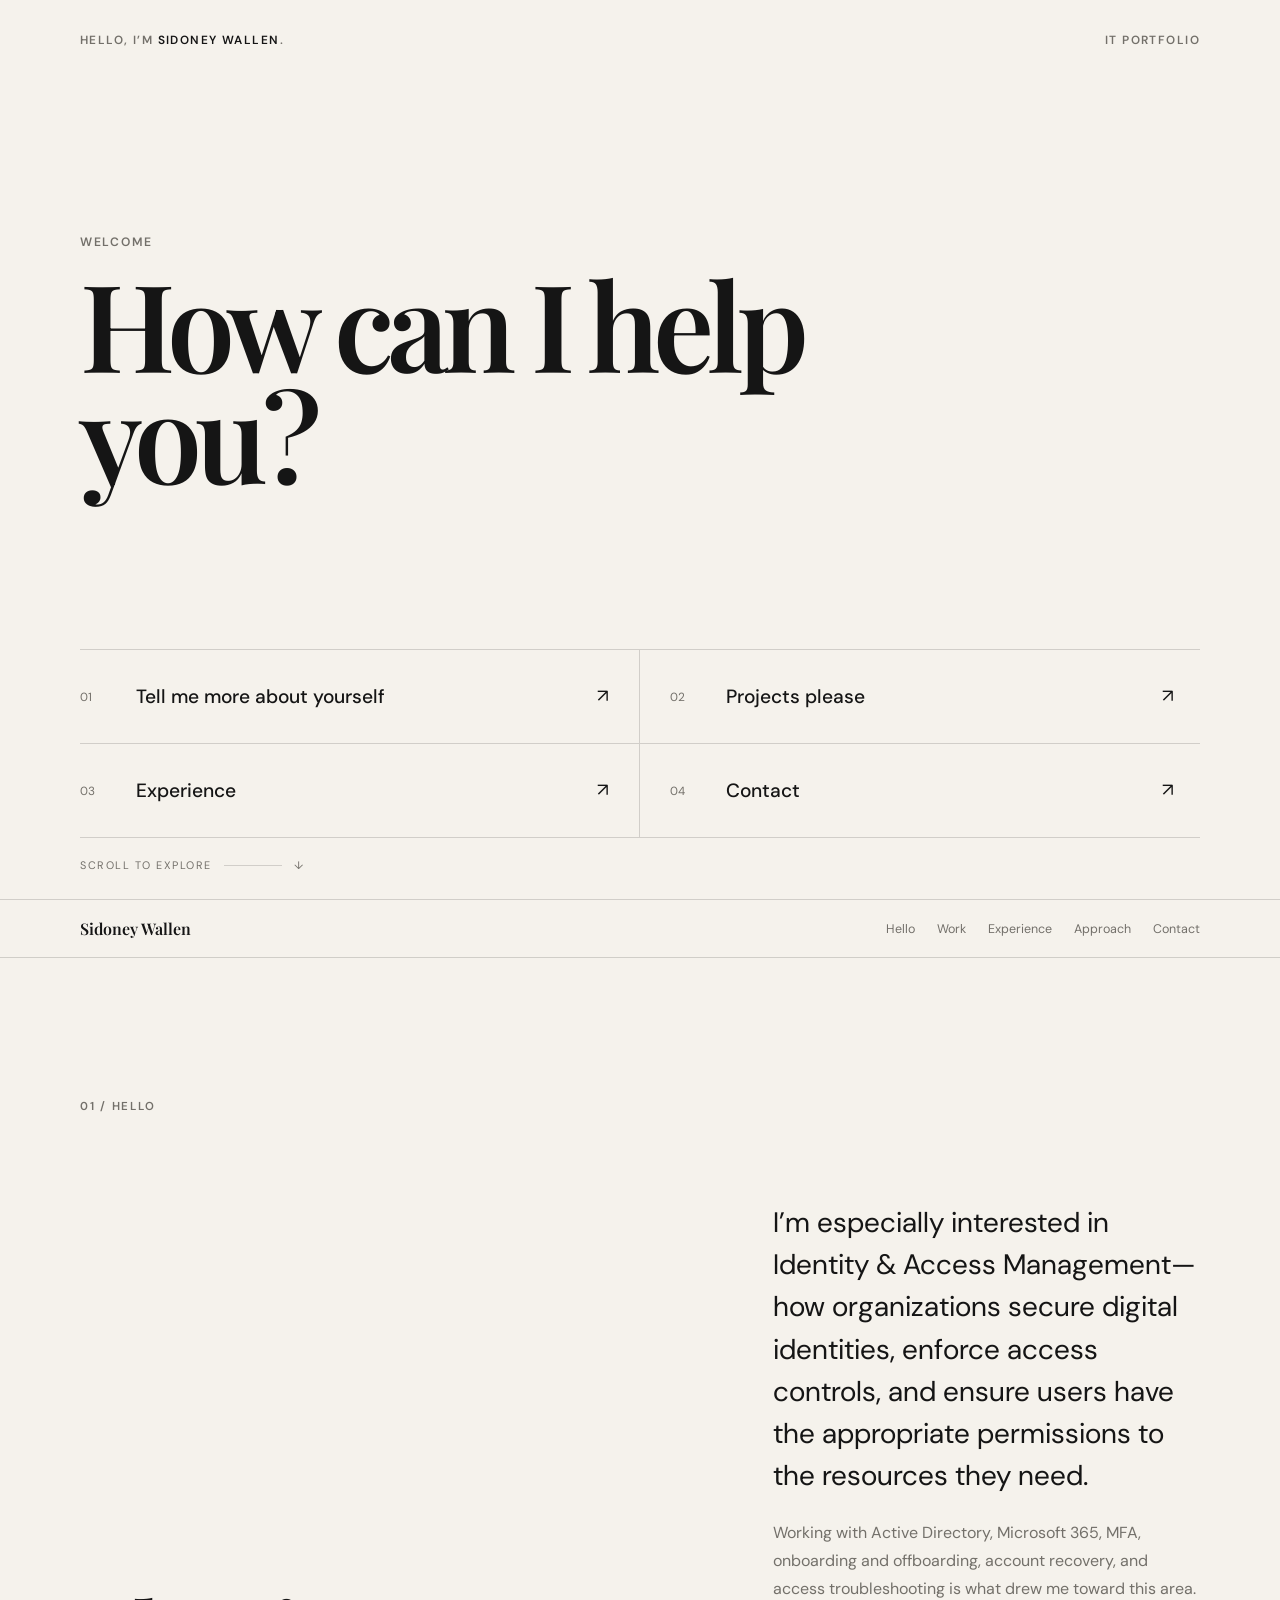
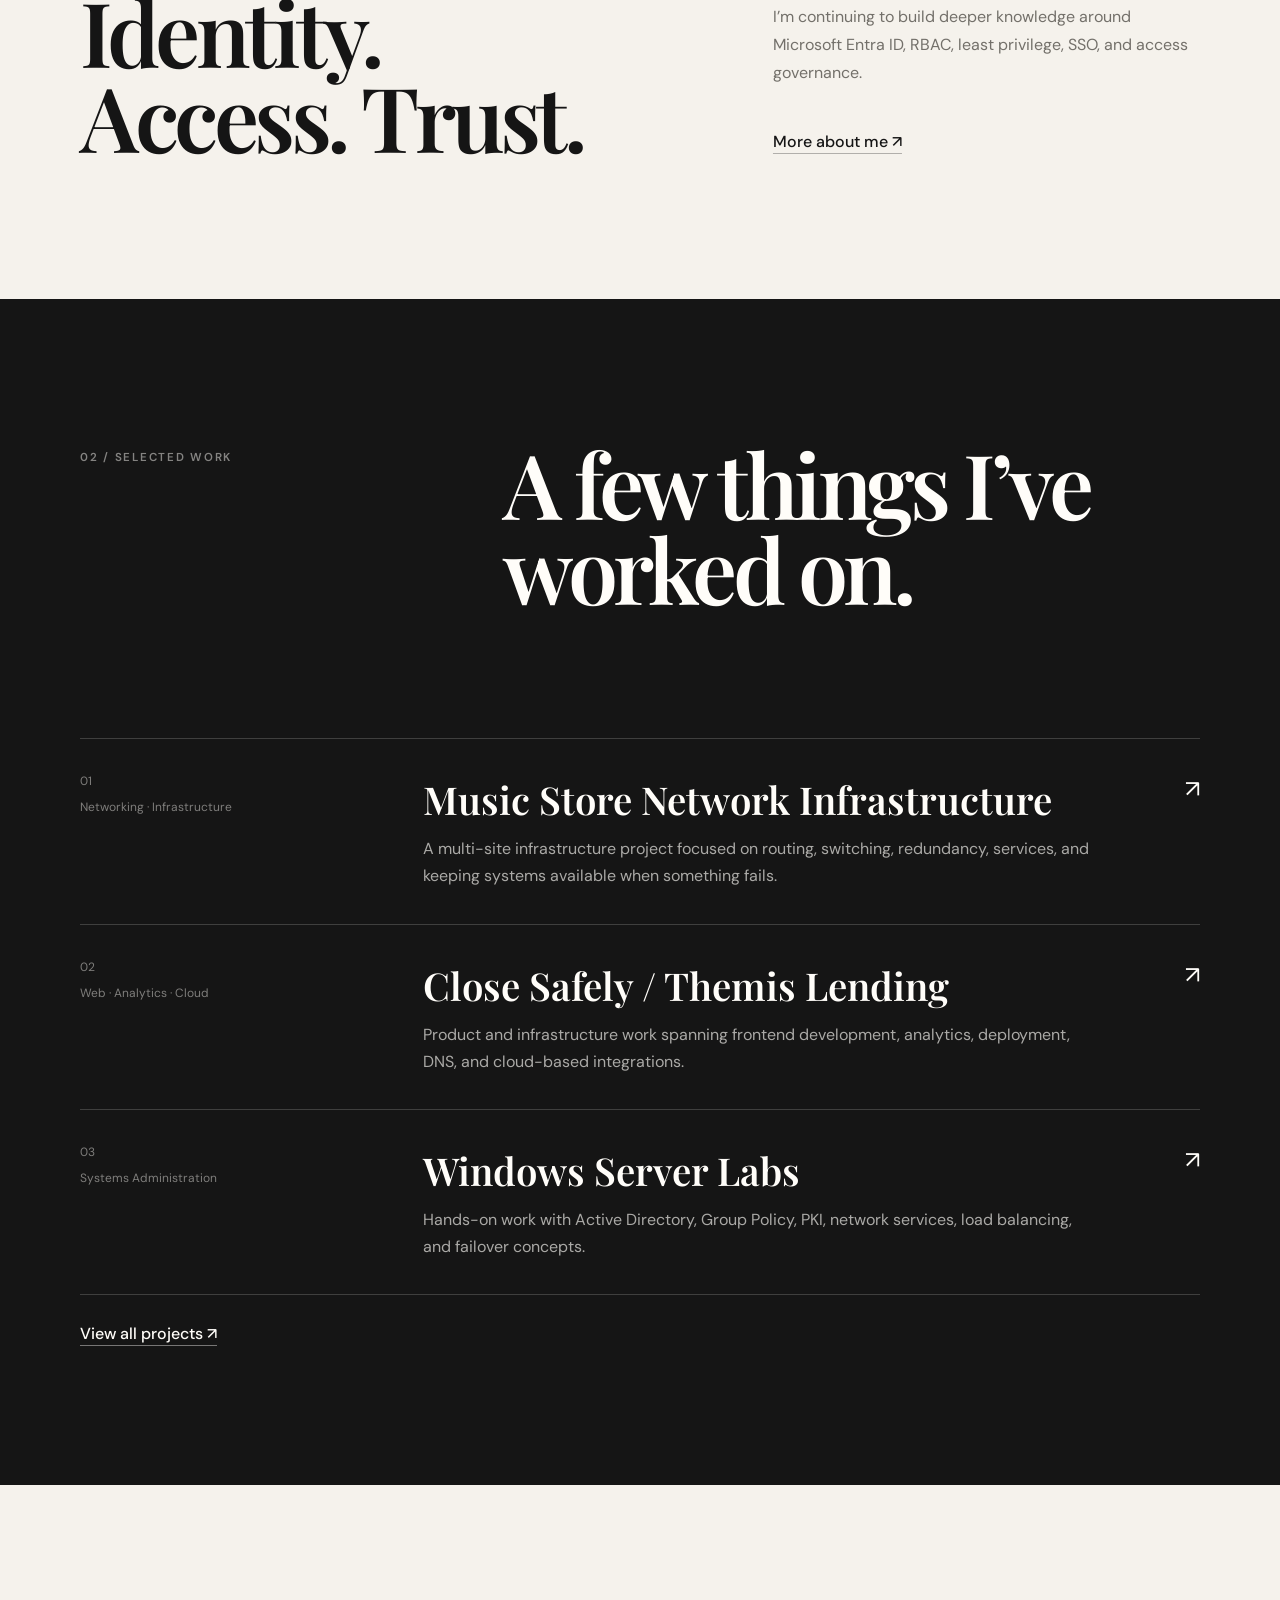
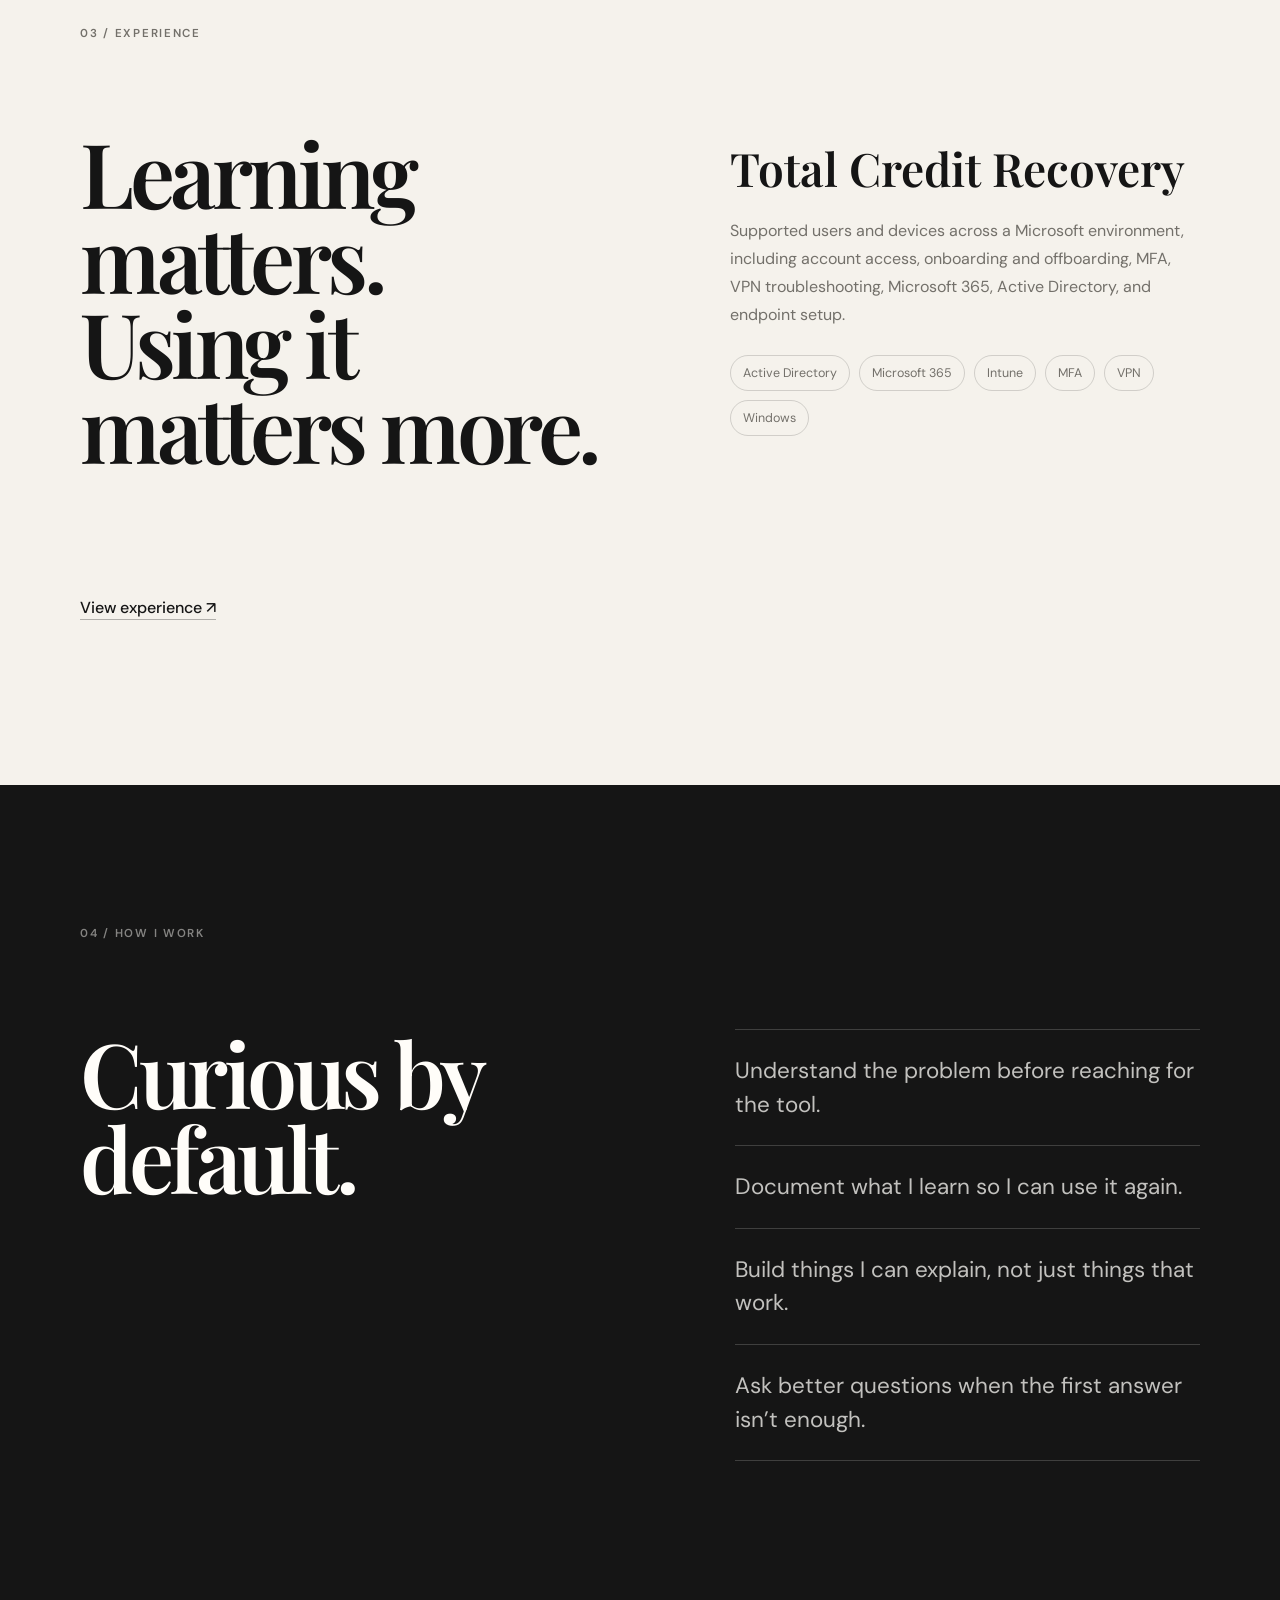
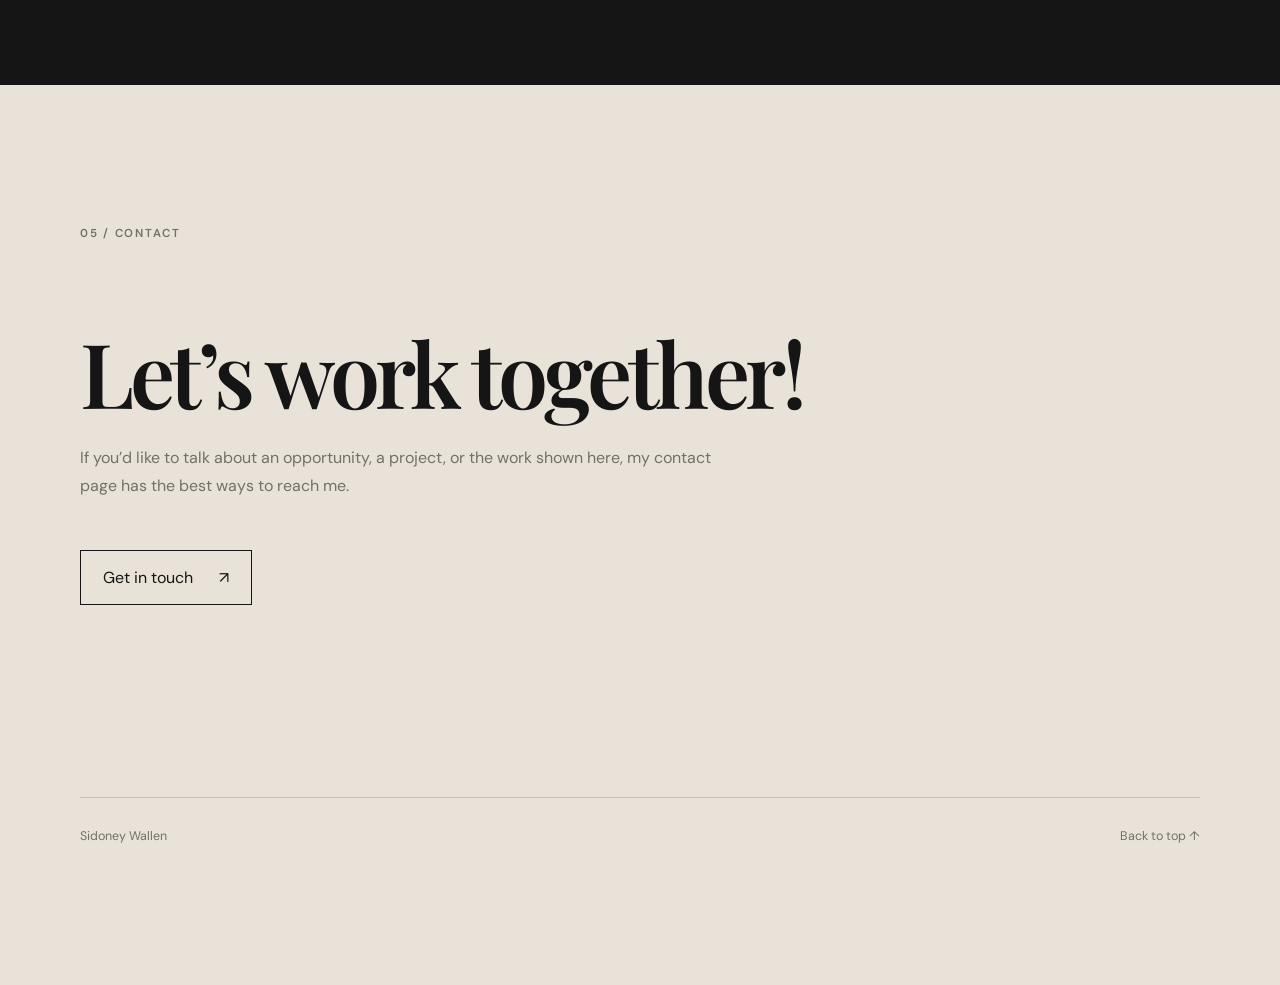
==== index.html @ 9ee62efb "Use more technical IAM introduction wording" ====
<!DOCTYPE html>
<html lang="en">
<head>
  <meta charset="UTF-8" />
  <meta name="viewport" content="width=device-width, initial-scale=1.0" />
  <meta name="description" content="Sidoney Wallen's IT portfolio." />
  <title>Sidoney Wallen | Portfolio</title>

  <link rel="preconnect" href="https://fonts.googleapis.com">
  <link rel="preconnect" href="https://fonts.gstatic.com" crossorigin>
  <link href="https://fonts.googleapis.com/css2?family=DM+Sans:wght@400;500;600&family=Playfair+Display:ital,wght@0,600;1,600&display=swap" rel="stylesheet">
  <link rel="stylesheet" href="styles.css" />
</head>

<body class="home-page" id="top">
  <main class="home-shell">
    <section class="landing" id="landing" aria-labelledby="landing-title">
      <div class="landing-inner">
        <header class="landing-header">
          <p class="small-intro">Hello, I’m <span>Sidoney Wallen</span>.</p>
          <p class="landing-label">IT PORTFOLIO</p>
        </header>

        <div class="landing-copy">
          <p class="eyebrow">WELCOME</p>
          <h1 id="landing-title">How can I help you?</h1>
        </div>

        <nav class="choice-grid" aria-label="Portfolio navigation">
          <a class="choice-button" href="about.html">
            <span class="choice-number">01</span>
            <span class="choice-label">Tell me more about yourself</span>
            <span class="arrow" aria-hidden="true">↗</span>
          </a>

          <a class="choice-button" href="projects.html">
            <span class="choice-number">02</span>
            <span class="choice-label">Projects please</span>
            <span class="arrow" aria-hidden="true">↗</span>
          </a>

          <a class="choice-button" href="experience.html">
            <span class="choice-number">03</span>
            <span class="choice-label">Experience</span>
            <span class="arrow" aria-hidden="true">↗</span>
          </a>

          <a class="choice-button" href="contact.html">
            <span class="choice-number">04</span>
            <span class="choice-label">Contact</span>
            <span class="arrow" aria-hidden="true">↗</span>
          </a>
        </nav>

        <div class="scroll-cue" aria-hidden="true">
          <span>scroll to explore</span>
          <span class="scroll-line"></span>
          <span class="scroll-arrow">↓</span>
        </div>
      </div>
    </section>

    <div class="landing-spacer" aria-hidden="true"></div>

    <div class="story">
      <nav class="story-nav" aria-label="Homepage sections">
        <a class="story-brand" href="#top">Sidoney Wallen</a>
        <div class="story-nav-links">
          <a href="#hello">Hello</a>
          <a href="#work">Work</a>
          <a href="#experience">Experience</a>
          <a href="#approach">Approach</a>
          <a href="#contact">Contact</a>
        </div>
      </nav>

      <section class="story-section story-intro" id="hello">
        <div class="section-wrap reveal">
          <p class="section-index">01 / HELLO</p>

          <div class="story-intro-grid">
            <div>
              <h2 class="story-title">Identity. Access. Trust.</h2>
            </div>

            <div class="story-copy-column">
              <p class="story-lead">
                I’m especially interested in Identity & Access Management—how organizations
                secure digital identities, enforce access controls, and ensure users
                have the appropriate permissions to the resources they need.
              </p>

              <p class="story-body">
                Working with Active Directory, Microsoft 365, MFA, onboarding and offboarding,
                account recovery, and access troubleshooting is what drew me toward this area.
                I’m continuing to build deeper knowledge around Microsoft Entra ID, RBAC,
                least privilege, SSO, and access governance.
              </p>

              <a class="story-link dark-link" href="about.html">
                More about me <span aria-hidden="true">↗</span>
              </a>
            </div>
          </div>

        </div>
      </section>

      <section class="story-section story-work" id="work">
        <div class="section-wrap">
          <div class="section-heading reveal">
            <p class="section-index light-index">02 / SELECTED WORK</p>
            <h2 class="story-title light-title">A few things I’ve worked on.</h2>
          </div>

          <div class="project-list">
            <article class="project-row reveal">
              <div class="project-meta">
                <span>01</span>
                <span>Networking · Infrastructure</span>
              </div>
              <div class="project-main">
                <h3>Music Store Network Infrastructure</h3>
                <p>
                  A multi-site infrastructure project focused on routing, switching,
                  redundancy, services, and keeping systems available when something fails.
                </p>
              </div>
              <a class="project-arrow" href="projects.html" aria-label="View projects">↗</a>
            </article>

            <article class="project-row reveal">
              <div class="project-meta">
                <span>02</span>
                <span>Web · Analytics · Cloud</span>
              </div>
              <div class="project-main">
                <h3>Close Safely / Themis Lending</h3>
                <p>
                  Product and infrastructure work spanning frontend development,
                  analytics, deployment, DNS, and cloud-based integrations.
                </p>
              </div>
              <a class="project-arrow" href="projects.html" aria-label="View projects">↗</a>
            </article>

            <article class="project-row reveal">
              <div class="project-meta">
                <span>03</span>
                <span>Systems Administration</span>
              </div>
              <div class="project-main">
                <h3>Windows Server Labs</h3>
                <p>
                  Hands-on work with Active Directory, Group Policy, PKI,
                  network services, load balancing, and failover concepts.
                </p>
              </div>
              <a class="project-arrow" href="projects.html" aria-label="View projects">↗</a>
            </article>
          </div>

          <a class="story-link light-link reveal" href="projects.html">
            View all projects <span aria-hidden="true">↗</span>
          </a>
        </div>
      </section>

      <section class="story-section story-experience" id="experience">
        <div class="section-wrap reveal">
          <p class="section-index">03 / EXPERIENCE</p>

          <div class="experience-grid">
            <div>
              <h2 class="story-title">Learning matters. Using it matters more.</h2>
            </div>

            <div class="experience-card">
              <h3>Total Credit Recovery</h3>
              <p>
                Supported users and devices across a Microsoft environment,
                including account access, onboarding and offboarding, MFA,
                VPN troubleshooting, Microsoft 365, Active Directory, and endpoint setup.
              </p>

              <div class="skill-cloud" aria-label="Experience technologies">
                <span>Active Directory</span>
                <span>Microsoft 365</span>
                <span>Intune</span>
                <span>MFA</span>
                <span>VPN</span>
                <span>Windows</span>
              </div>
            </div>
          </div>

          <a class="story-link dark-link" href="experience.html">
            View experience <span aria-hidden="true">↗</span>
          </a>
        </div>
      </section>

      <section class="story-section story-approach" id="approach">
        <div class="section-wrap reveal">
          <p class="section-index light-index">04 / HOW I WORK</p>

          <div class="approach-grid">
            <h2 class="story-title light-title">Curious by default.</h2>

            <div class="principles">
              <p>Understand the problem before reaching for the tool.</p>
              <p>Document what I learn so I can use it again.</p>
              <p>Build things I can explain, not just things that work.</p>
              <p>Ask better questions when the first answer isn’t enough.</p>
            </div>
          </div>
        </div>
      </section>

      <section class="story-section story-contact" id="contact">
        <div class="section-wrap contact-wrap reveal">
          <p class="section-index">05 / CONTACT</p>

          <div>
            <h2 class="story-title contact-title">Let’s work together!</h2>
            <p class="story-body contact-copy">
              If you’d like to talk about an opportunity, a project, or the work
              shown here, my contact page has the best ways to reach me.
            </p>

            <a class="contact-button" href="contact.html">
              Get in touch <span aria-hidden="true">↗</span>
            </a>
          </div>

          <footer class="home-footer">
            <span>Sidoney Wallen</span>
            <a href="#top">Back to top ↑</a>
          </footer>
        </div>
      </section>
    </div>
  </main>

  <script src="script.js"></script>
</body>
</html>
---- styles.css ----
:root {
  --ink: #151515;
  --paper: #f5f2ec;
  --warm: #e8e2d8;
  --white: #fffdf9;
  --muted: #73706a;
  --line: rgba(21, 21, 21, 0.16);
  --line-light: rgba(255, 253, 249, 0.18);
  --max-width: 1120px;
  --landing-y: 0px;
  --landing-progress: 0;
}

* {
  box-sizing: border-box;
}

html {
  scroll-behavior: smooth;
}

body {
  margin: 0;
  color: var(--ink);
  background: var(--paper);
  font-family: "DM Sans", system-ui, -apple-system, BlinkMacSystemFont, "Segoe UI", sans-serif;
}

a {
  color: inherit;
}

button,
a {
  -webkit-tap-highlight-color: transparent;
}

h1,
h2,
h3,
p {
  margin-top: 0;
}

/* HOME / LANDING */

.home-page {
  overflow-x: hidden;
}

.home-shell {
  position: relative;
}

.landing {
  position: fixed;
  inset: 0;
  z-index: 20;
  min-height: 100svh;
  display: grid;
  place-items: center;
  overflow: hidden;
  background: var(--paper);
  border-bottom: 1px solid var(--line);
  transform: translate3d(0, var(--landing-y), 0);
  opacity: calc(1 - (var(--landing-progress) * 0.08));
  will-change: transform, opacity;
}

.landing-inner {
  width: min(calc(100% - 48px), var(--max-width));
  min-height: 100svh;
  display: grid;
  grid-template-rows: auto 1fr auto auto;
  padding: 32px 0 28px;
}

.landing-header {
  display: flex;
  align-items: center;
  justify-content: space-between;
  gap: 24px;
  font-size: 0.74rem;
  font-weight: 600;
  letter-spacing: 0.12em;
  text-transform: uppercase;
}

.small-intro {
  margin: 0;
  color: var(--muted);
}

.small-intro span {
  color: var(--ink);
}

.landing-label {
  margin: 0;
  color: var(--muted);
}

.landing-copy {
  align-self: center;
  padding: clamp(54px, 9vh, 110px) 0 clamp(34px, 6vh, 70px);
}

.eyebrow {
  margin: 0 0 18px;
  color: var(--muted);
  font-size: 0.76rem;
  font-weight: 600;
  letter-spacing: 0.14em;
  text-transform: uppercase;
}

h1 {
  max-width: 920px;
  margin-bottom: 0;
  font-family: "Playfair Display", Georgia, serif;
  font-size: clamp(4rem, 9.5vw, 8.7rem);
  font-weight: 600;
  line-height: 0.91;
  letter-spacing: -0.058em;
}

.choice-grid {
  display: grid;
  grid-template-columns: repeat(2, minmax(0, 1fr));
  border-top: 1px solid var(--line);
}

.choice-button {
  min-height: 94px;
  display: grid;
  grid-template-columns: 42px 1fr auto;
  align-items: center;
  gap: 14px;
  padding: 18px 26px 18px 0;
  border-bottom: 1px solid var(--line);
  text-decoration: none;
  transition:
    background 180ms ease,
    padding-left 180ms ease,
    padding-right 180ms ease;
}

.choice-button:nth-child(odd) {
  border-right: 1px solid var(--line);
  padding-right: 30px;
}

.choice-button:nth-child(even) {
  padding-left: 30px;
}

.choice-button:hover,
.choice-button:focus-visible {
  background: var(--warm);
  outline: none;
}

.choice-button:nth-child(odd):hover,
.choice-button:nth-child(odd):focus-visible {
  padding-left: 12px;
  padding-right: 18px;
}

.choice-button:nth-child(even):hover,
.choice-button:nth-child(even):focus-visible {
  padding-left: 42px;
  padding-right: 14px;
}

.choice-number {
  color: var(--muted);
  font-size: 0.74rem;
}

.choice-label {
  font-size: clamp(1rem, 1.65vw, 1.2rem);
  font-weight: 500;
}

.arrow {
  transform: translateY(-1px);
  font-size: 1.15rem;
  transition: transform 180ms ease;
}

.choice-button:hover .arrow,
.choice-button:focus-visible .arrow {
  transform: translate(3px, -4px);
}

.scroll-cue {
  display: flex;
  align-items: center;
  gap: 12px;
  padding-top: 20px;
  color: var(--muted);
  font-size: 0.68rem;
  letter-spacing: 0.14em;
  text-transform: uppercase;
}

.scroll-line {
  width: 58px;
  height: 1px;
  background: var(--line);
}

.scroll-arrow {
  animation: float-down 1.8s ease-in-out infinite;
}

@keyframes float-down {
  0%,
  100% {
    transform: translateY(0);
  }

  50% {
    transform: translateY(5px);
  }
}

.home-page.is-revealed .landing {
  pointer-events: none;
}

.landing-spacer {
  height: 100svh;
}

/* GUIDED STORY */

.story {
  position: relative;
  z-index: 5;
  background: var(--paper);
}

.story-nav {
  position: sticky;
  top: 0;
  z-index: 15;
  width: 100%;
  min-height: 58px;
  display: flex;
  align-items: center;
  justify-content: space-between;
  gap: 28px;
  padding: 0 max(24px, calc((100vw - var(--max-width)) / 2));
  background: rgba(245, 242, 236, 0.94);
  border-bottom: 1px solid var(--line);
  backdrop-filter: blur(12px);
}

.story-brand {
  font-family: "Playfair Display", Georgia, serif;
  font-size: 1rem;
  font-weight: 600;
  text-decoration: none;
}

.story-nav-links {
  display: flex;
  gap: 22px;
}

.story-nav-links a {
  color: var(--muted);
  font-size: 0.78rem;
  text-decoration: none;
}

.story-nav-links a:hover,
.story-nav-links a:focus-visible {
  color: var(--ink);
}

.story-section {
  min-height: 100svh;
  scroll-margin-top: 58px;
}

.section-wrap {
  width: min(calc(100% - 48px), var(--max-width));
  min-height: 100svh;
  margin: 0 auto;
  padding: clamp(90px, 11vw, 160px) 0;
}

.section-index {
  margin-bottom: clamp(44px, 7vw, 88px);
  color: var(--muted);
  font-size: 0.72rem;
  font-weight: 600;
  letter-spacing: 0.15em;
}

.light-index {
  color: rgba(255, 253, 249, 0.48);
}

.story-title {
  margin: 0;
  font-family: "Playfair Display", Georgia, serif;
  font-size: clamp(3.1rem, 7vw, 7rem);
  font-weight: 600;
  line-height: 0.95;
  letter-spacing: -0.05em;
}

.light-title {
  color: var(--white);
}

.story-intro-grid {
  display: grid;
  grid-template-columns: minmax(0, 1.15fr) minmax(300px, 0.85fr);
  gap: clamp(48px, 9vw, 120px);
  align-items: end;
}

.story-copy-column {
  padding-bottom: 6px;
}

.story-lead {
  margin-bottom: 22px;
  font-size: clamp(1.25rem, 2.2vw, 1.8rem);
  line-height: 1.5;
}

.story-body {
  max-width: 650px;
  color: var(--muted);
  font-size: 1rem;
  line-height: 1.75;
}

.story-link {
  display: inline-block;
  margin-top: 28px;
  font-weight: 500;
  text-decoration: underline;
  text-underline-offset: 6px;
}

.dark-link {
  text-decoration-color: rgba(21, 21, 21, 0.3);
}

.light-link {
  color: var(--white);
  text-decoration-color: rgba(255, 253, 249, 0.42);
}


.story-work,
.story-approach {
  background: var(--ink);
  color: var(--white);
}

.section-heading {
  display: grid;
  grid-template-columns: 0.7fr 1.3fr;
  gap: 48px;
  margin-bottom: clamp(70px, 10vw, 130px);
}

.section-heading .section-index {
  margin: 10px 0 0;
}

.project-list {
  border-top: 1px solid var(--line-light);
}

.project-row {
  display: grid;
  grid-template-columns: 0.72fr 1.7fr auto;
  gap: 34px;
  align-items: start;
  padding: 34px 0;
  border-bottom: 1px solid var(--line-light);
}

.project-meta {
  display: flex;
  flex-direction: column;
  gap: 10px;
  color: rgba(255, 253, 249, 0.45);
  font-size: 0.75rem;
}

.project-main h3 {
  margin-bottom: 10px;
  font-family: "Playfair Display", Georgia, serif;
  font-size: clamp(1.65rem, 3vw, 2.7rem);
  font-weight: 600;
}

.project-main p {
  max-width: 680px;
  margin-bottom: 0;
  color: rgba(255, 253, 249, 0.64);
  line-height: 1.7;
}

.project-arrow {
  font-size: 1.5rem;
  text-decoration: none;
  transition: transform 180ms ease;
}

.project-arrow:hover,
.project-arrow:focus-visible {
  transform: translate(4px, -4px);
}

.experience-grid {
  display: grid;
  grid-template-columns: 1fr 0.9fr;
  gap: clamp(54px, 10vw, 130px);
  align-items: start;
}


.experience-card {
  padding-top: 8px;
}


.experience-card h3 {
  margin-bottom: 18px;
  font-family: "Playfair Display", Georgia, serif;
  font-size: clamp(2rem, 3.6vw, 3.4rem);
  font-weight: 600;
}

.experience-card > p {
  color: var(--muted);
  line-height: 1.75;
}

.skill-cloud {
  display: flex;
  flex-wrap: wrap;
  gap: 9px;
  margin-top: 26px;
}

.skill-cloud span {
  padding: 9px 12px;
  border: 1px solid var(--line);
  border-radius: 999px;
  color: var(--muted);
  font-size: 0.78rem;
}

.story-experience .story-link {
  margin-top: clamp(72px, 10vw, 130px);
}

.approach-grid {
  display: grid;
  grid-template-columns: 1fr 0.92fr;
  gap: clamp(70px, 12vw, 150px);
}

.principles {
  border-top: 1px solid var(--line-light);
}

.principles p {
  margin: 0;
  padding: 24px 0;
  border-bottom: 1px solid var(--line-light);
  color: rgba(255, 253, 249, 0.74);
  font-size: clamp(1.08rem, 2vw, 1.4rem);
  line-height: 1.5;
}

.story-contact {
  background: var(--warm);
}

.contact-wrap {
  display: grid;
  grid-template-rows: auto 1fr auto;
}

.contact-title {
  max-width: 850px;
}

.contact-copy {
  margin-top: 30px;
}

.contact-button {
  display: inline-flex;
  align-items: center;
  gap: 26px;
  margin-top: 34px;
  padding: 16px 22px;
  border: 1px solid var(--ink);
  text-decoration: none;
  transition: background 180ms ease, color 180ms ease;
}

.contact-button:hover,
.contact-button:focus-visible {
  background: var(--ink);
  color: var(--white);
}

.home-footer {
  display: flex;
  justify-content: space-between;
  gap: 24px;
  padding-top: 30px;
  border-top: 1px solid var(--line);
  color: var(--muted);
  font-size: 0.78rem;
}

.home-footer a {
  text-decoration: none;
}

.reveal {
  opacity: 0;
  transform: translateY(28px);
  transition: opacity 650ms ease, transform 650ms ease;
}

.reveal.is-visible {
  opacity: 1;
  transform: translateY(0);
}

/* INNER PAGES */

.page-shell {
  min-height: 100vh;
  background: var(--paper);
}

.site-header {
  width: min(calc(100% - 40px), var(--max-width));
  margin: 0 auto;
  display: flex;
  justify-content: space-between;
  align-items: center;
  gap: 24px;
  padding: 28px 0;
  border-bottom: 1px solid var(--line);
}

.site-identity {
  display: flex;
  align-items: center;
  gap: 18px;
}

.home-link {
  color: var(--muted);
  font-size: 0.82rem;
  font-weight: 600;
  letter-spacing: 0.04em;
  text-decoration: none;
}

.home-link:hover,
.home-link:focus-visible {
  color: var(--ink);
  text-decoration: underline;
  text-underline-offset: 5px;
}

.brand {
  font-family: "Playfair Display", Georgia, serif;
  font-size: 1.3rem;
  font-weight: 600;
  text-decoration: none;
}

.top-nav {
  display: flex;
  flex-wrap: wrap;
  gap: 20px;
}

.top-nav a {
  color: var(--muted);
  font-size: 0.9rem;
  text-decoration: none;
}

.top-nav a:hover,
.top-nav a:focus-visible {
  color: var(--ink);
  text-decoration: underline;
  text-underline-offset: 5px;
}

.page-content {
  width: min(calc(100% - 40px), var(--max-width));
  margin: 0 auto;
  padding: clamp(72px, 10vw, 140px) 0;
}

.page-kicker {
  margin-bottom: 16px;
  color: var(--muted);
  font-size: 0.78rem;
  font-weight: 600;
  letter-spacing: 0.12em;
  text-transform: uppercase;
}

.page-title {
  max-width: 850px;
  margin-bottom: 34px;
  font-family: "Playfair Display", Georgia, serif;
  font-size: clamp(3.5rem, 8vw, 7.4rem);
  line-height: 0.95;
  letter-spacing: -0.05em;
}

.lead {
  max-width: 720px;
  color: var(--muted);
  font-size: clamp(1.05rem, 2vw, 1.25rem);
  line-height: 1.8;
}

.placeholder-block {
  margin-top: 64px;
  padding-top: 24px;
  border-top: 1px solid var(--line);
}

.placeholder-block h2 {
  font-size: 1.2rem;
  font-weight: 600;
}

.placeholder-block p {
  max-width: 660px;
  color: var(--muted);
  line-height: 1.7;
}

@media (max-width: 820px) {
  .landing-inner {
    width: min(calc(100% - 32px), var(--max-width));
    padding: 22px 0 20px;
  }

  .landing-header {
    align-items: flex-start;
  }

  .landing-label {
    display: none;
  }

  .landing-copy {
    padding: 44px 0 28px;
  }

  h1 {
    font-size: clamp(3.6rem, 18vw, 6rem);
  }

  .choice-grid {
    grid-template-columns: 1fr;
  }

  .choice-button,
  .choice-button:nth-child(odd),
  .choice-button:nth-child(even) {
    min-height: 74px;
    padding: 14px 0;
    border-right: 0;
  }

  .choice-button:nth-child(odd):hover,
  .choice-button:nth-child(odd):focus-visible,
  .choice-button:nth-child(even):hover,
  .choice-button:nth-child(even):focus-visible {
    padding-left: 8px;
    padding-right: 0;
  }

  .choice-number {
    font-size: 0.68rem;
  }

  .scroll-cue {
    padding-top: 14px;
  }

  .story-nav {
    align-items: center;
    padding: 0 16px;
  }

  .story-nav-links {
    display: none;
  }

  .section-wrap {
    width: min(calc(100% - 32px), var(--max-width));
    padding: 84px 0;
  }

  .story-intro-grid,
  .section-heading,
  .experience-grid,
  .approach-grid {
    grid-template-columns: 1fr;
  }

  .section-heading {
    gap: 24px;
  }

  .story-copy-column {
    padding-bottom: 0;
  }


  .project-row {
    grid-template-columns: 1fr auto;
  }

  .project-meta {
    grid-column: 1 / -1;
    flex-direction: row;
    justify-content: space-between;
  }

  .experience-grid,
  .approach-grid {
    gap: 52px;
  }

  .site-header {
    align-items: flex-start;
    flex-direction: column;
  }

  .top-nav {
    gap: 12px 16px;
  }
}

@media (prefers-reduced-motion: reduce) {
  html {
    scroll-behavior: auto;
  }

  .choice-button,
  .arrow,
  .project-arrow,
  .contact-button,
  .reveal {
    transition: none;
  }

  .scroll-arrow {
    animation: none;
  }

  .reveal {
    opacity: 1;
    transform: none;
  }
}
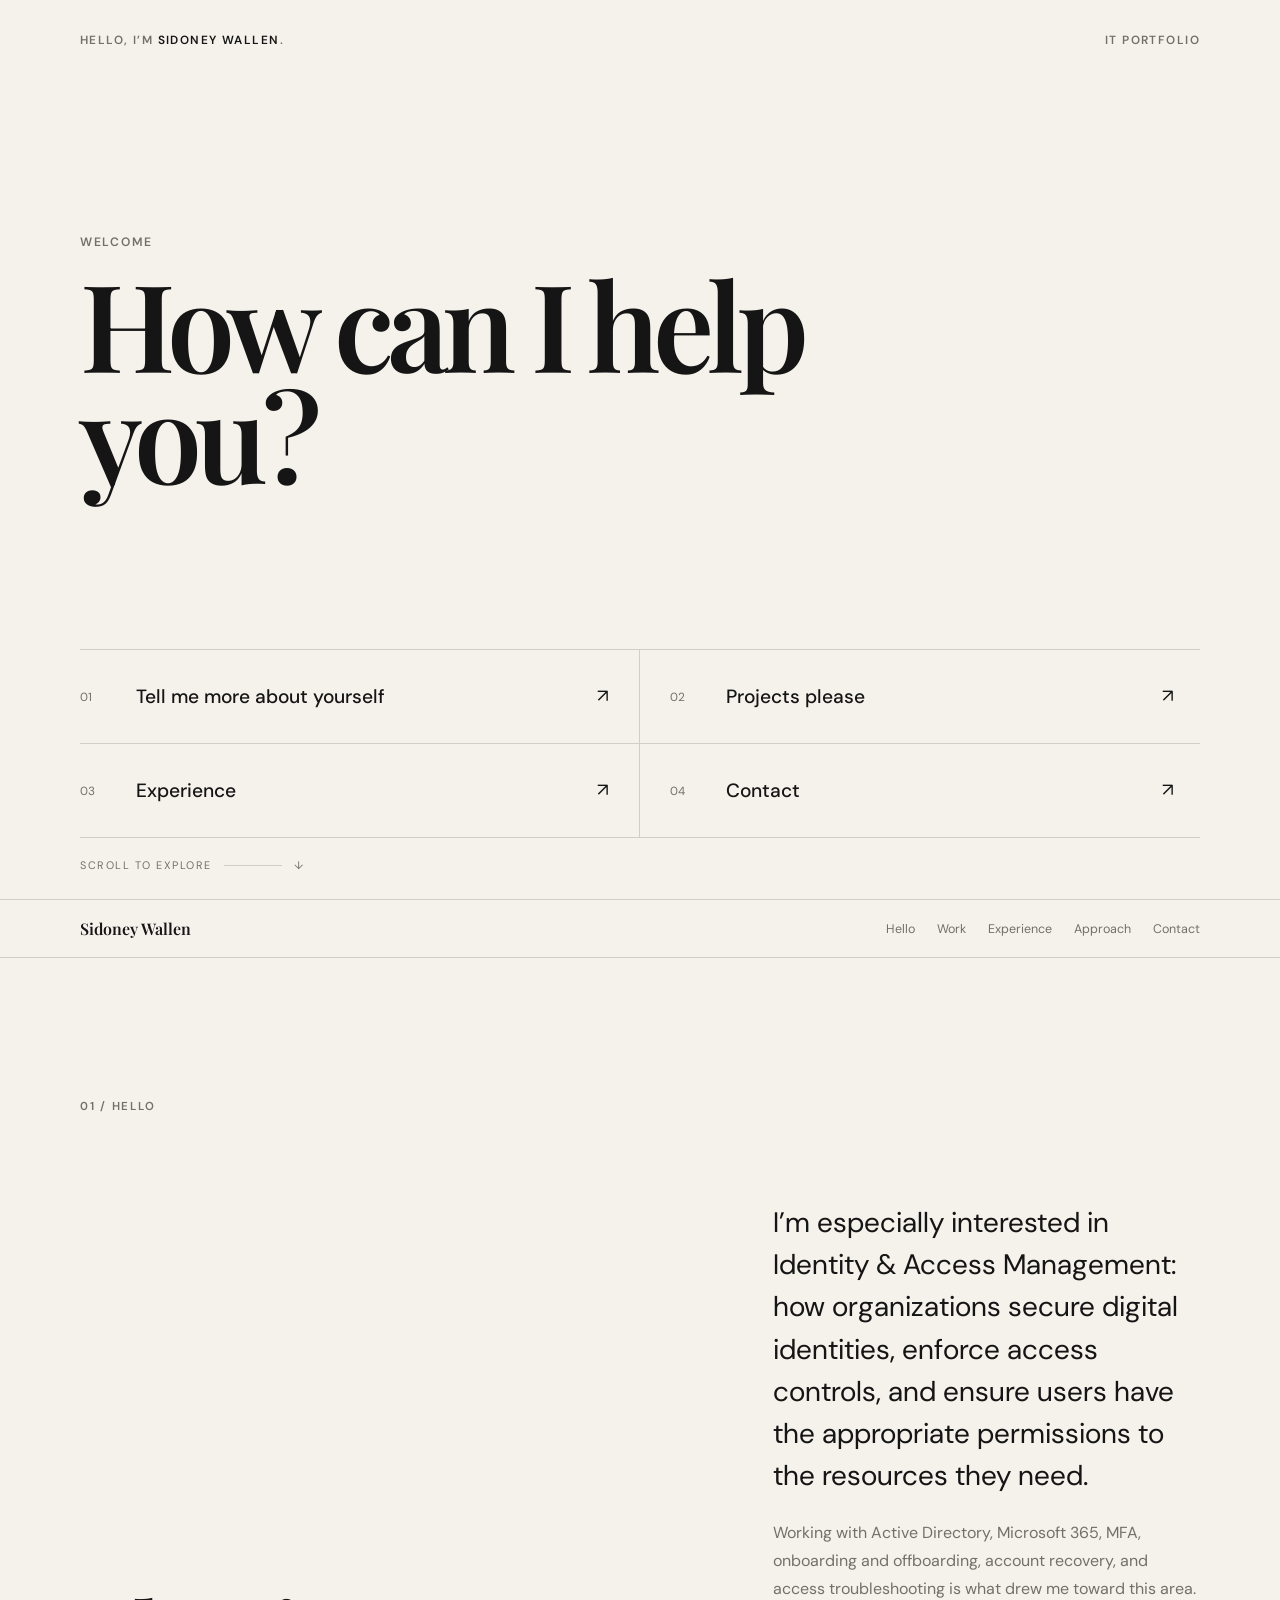
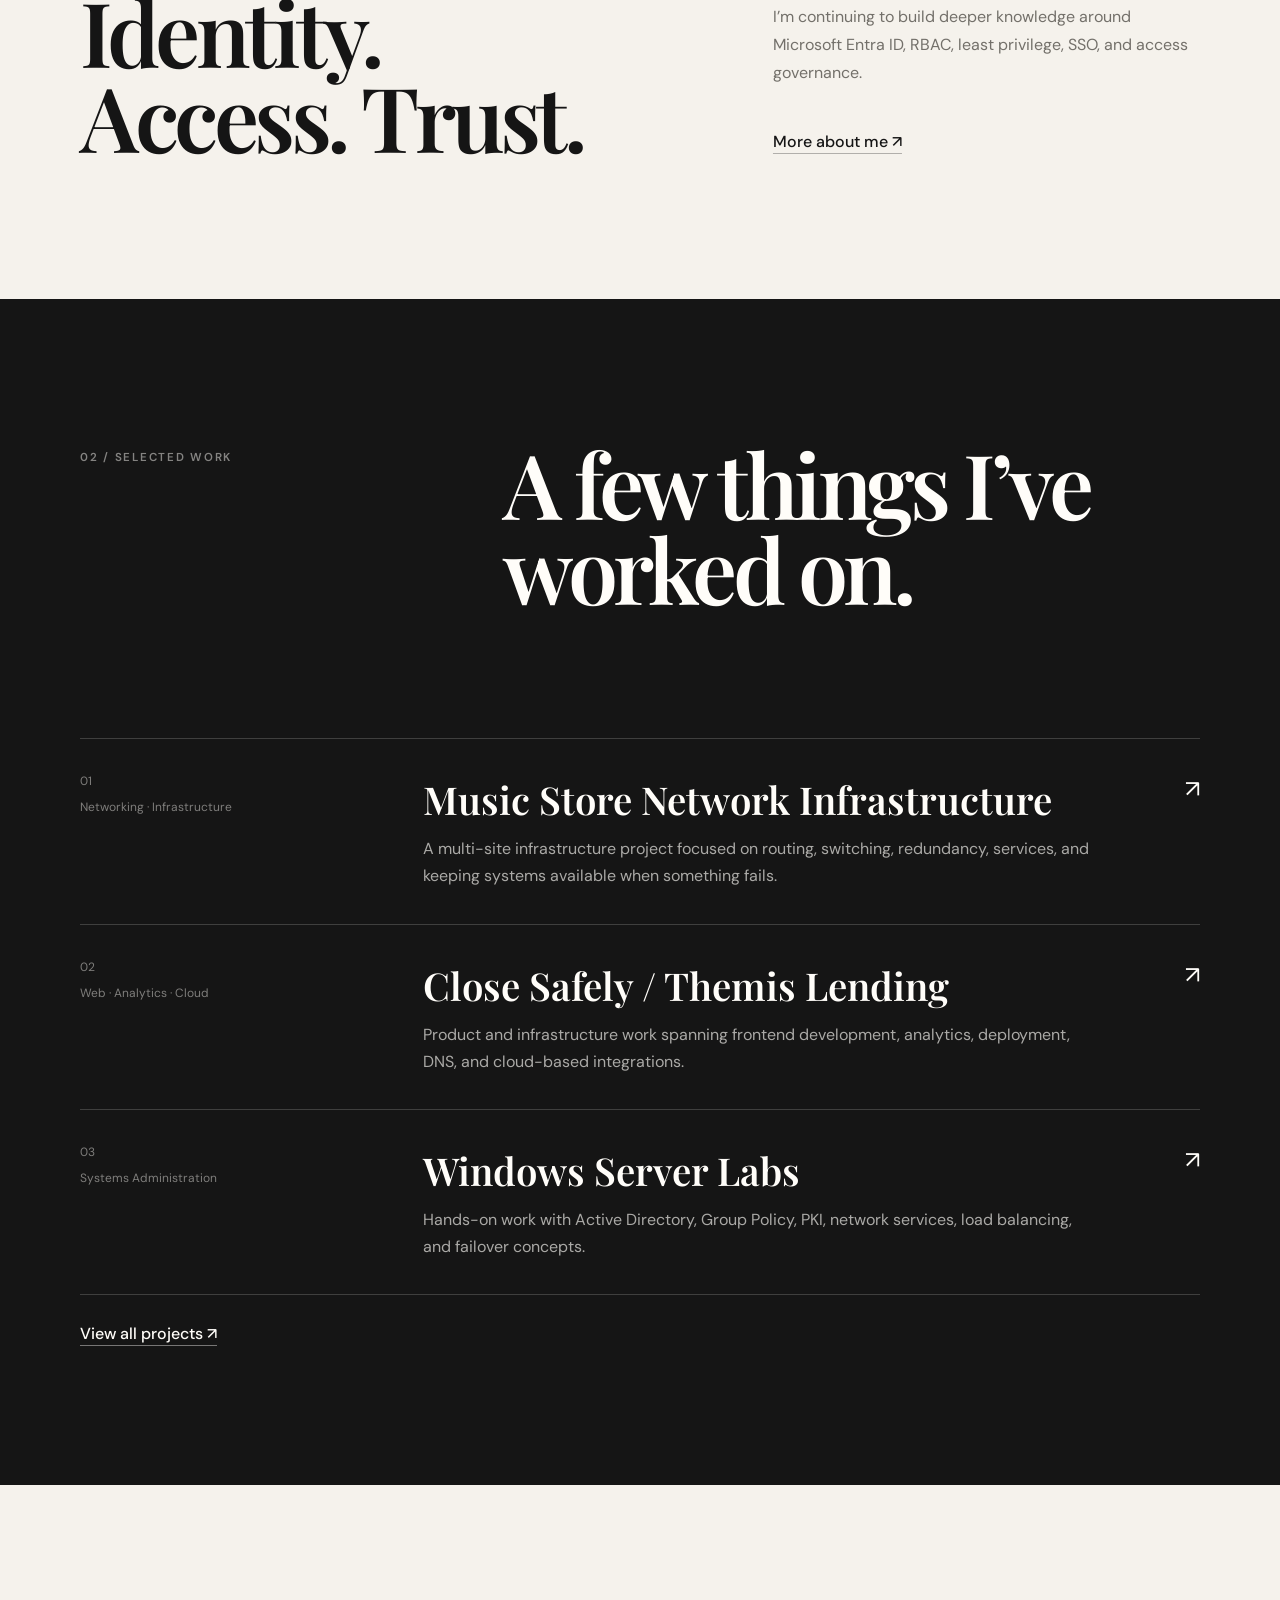
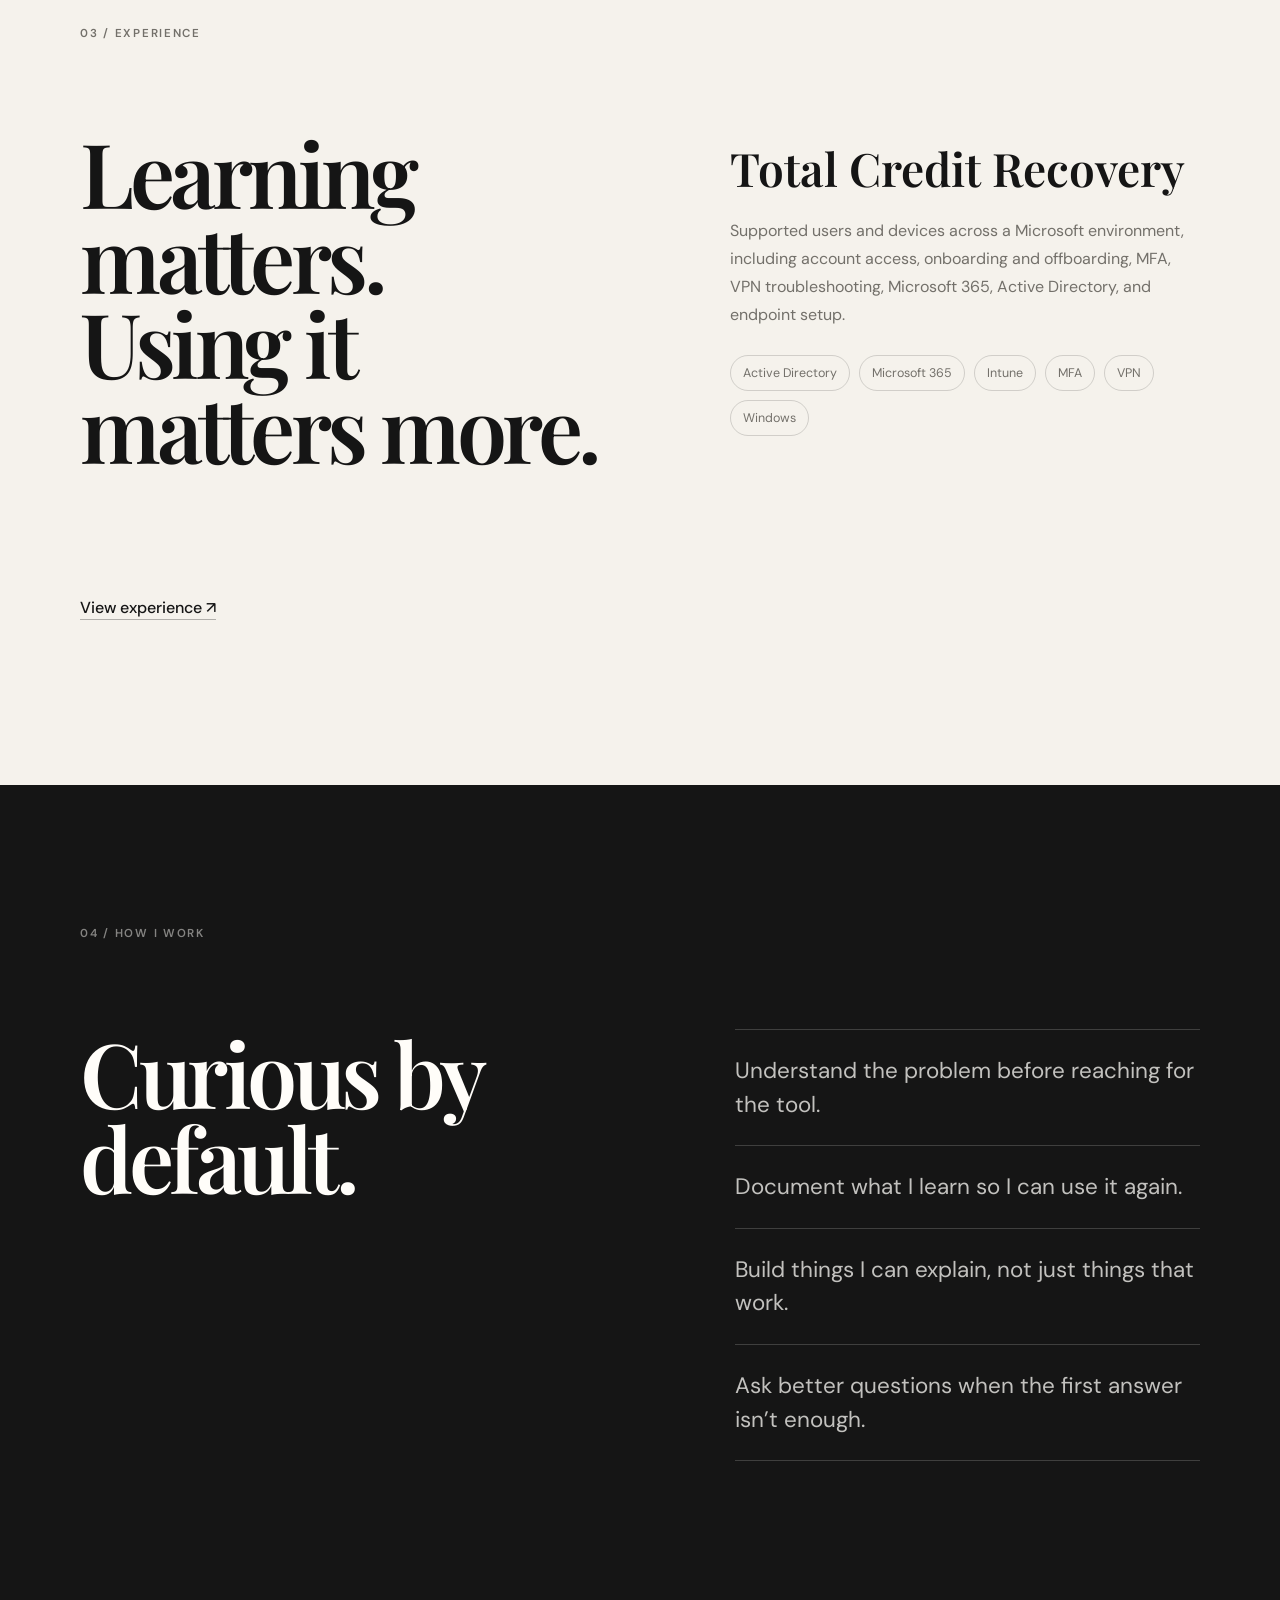
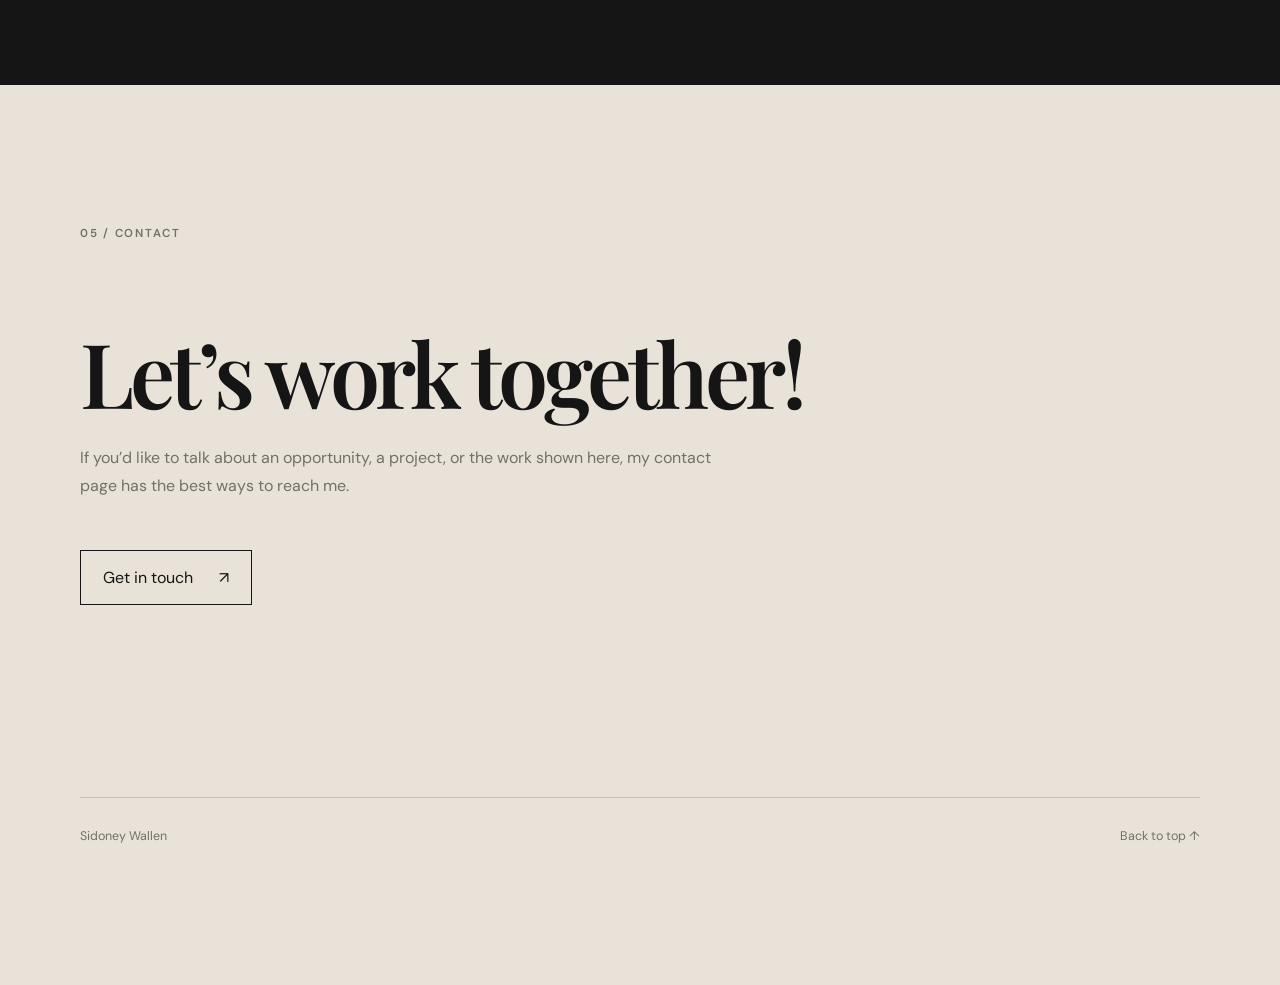
==== commit e6a11e8f: "Use colon in IAM introduction" ====
--- a/index.html
+++ b/index.html
@@ -85,7 +85,7 @@
 
             <div class="story-copy-column">
               <p class="story-lead">
-                I’m especially interested in Identity & Access Management—how organizations
+                I’m especially interested in Identity & Access Management: how organizations
                 secure digital identities, enforce access controls, and ensure users
                 have the appropriate permissions to the resources they need.
               </p>
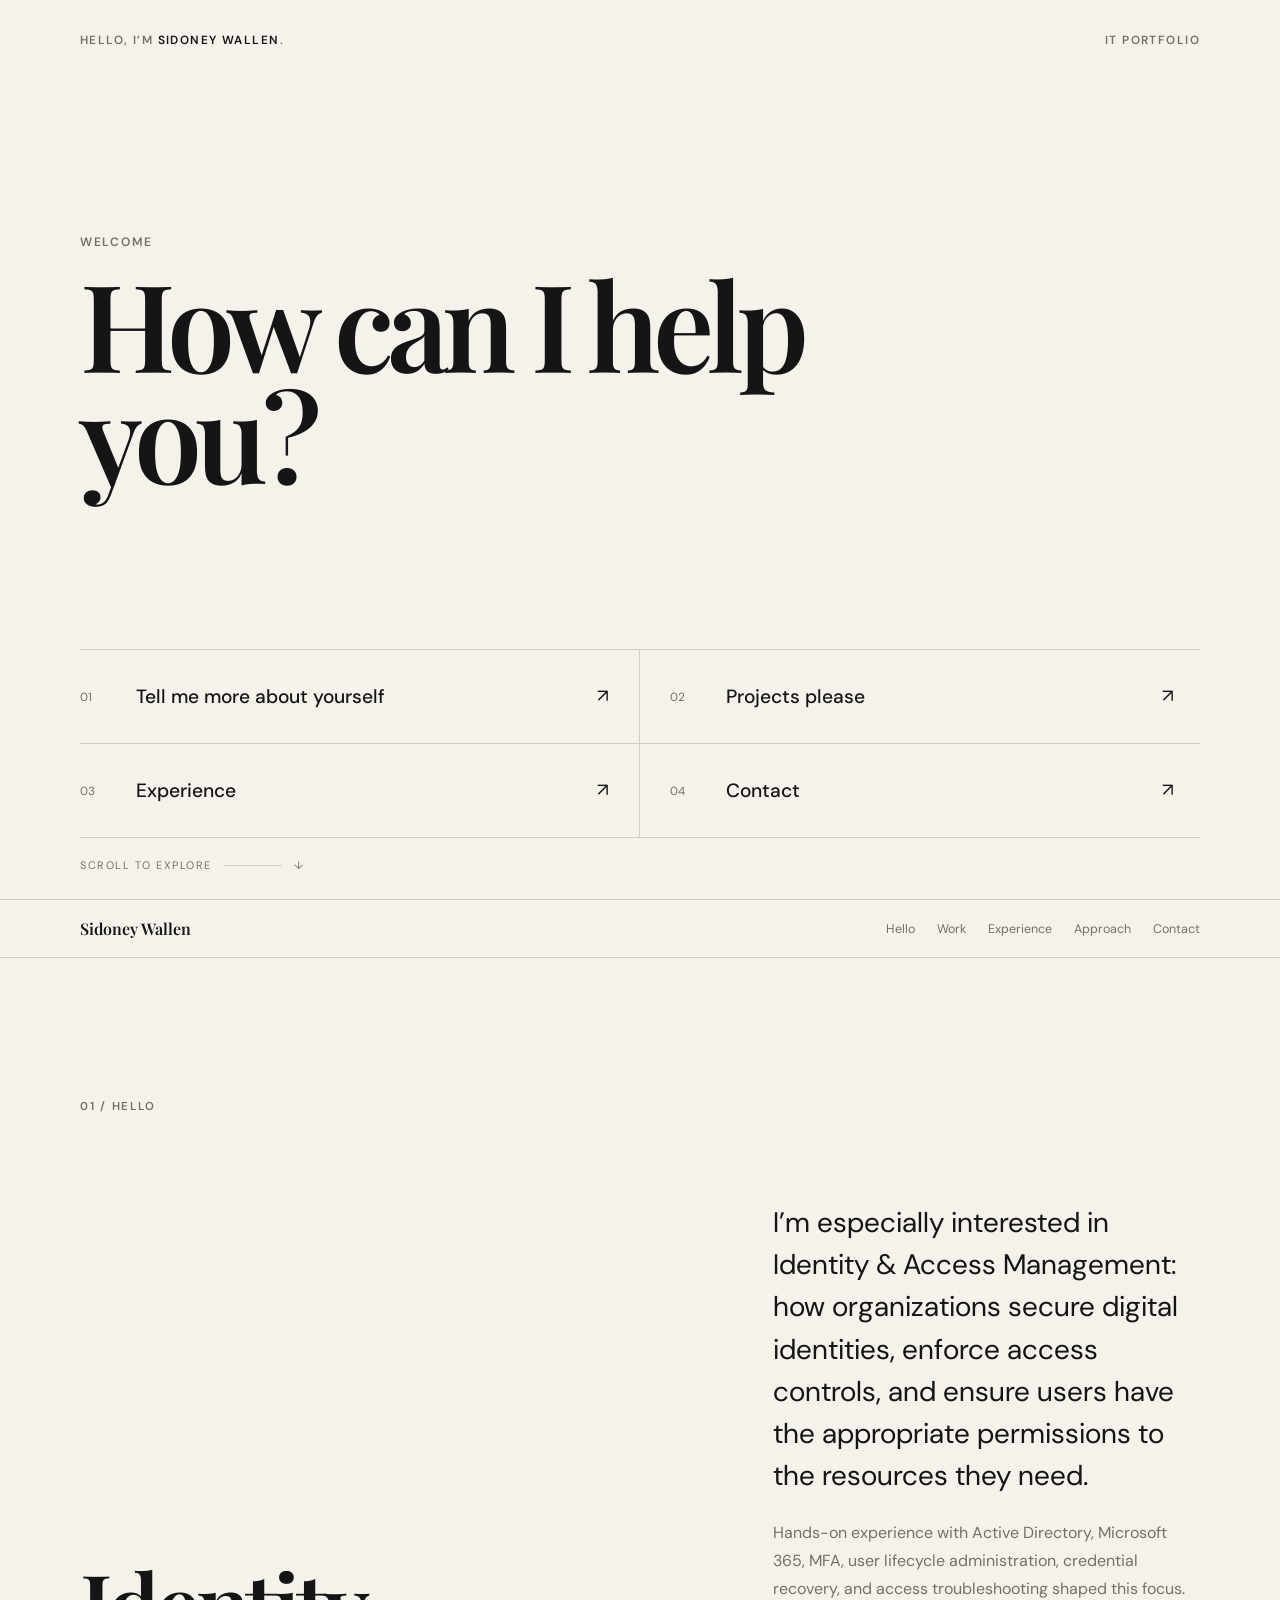
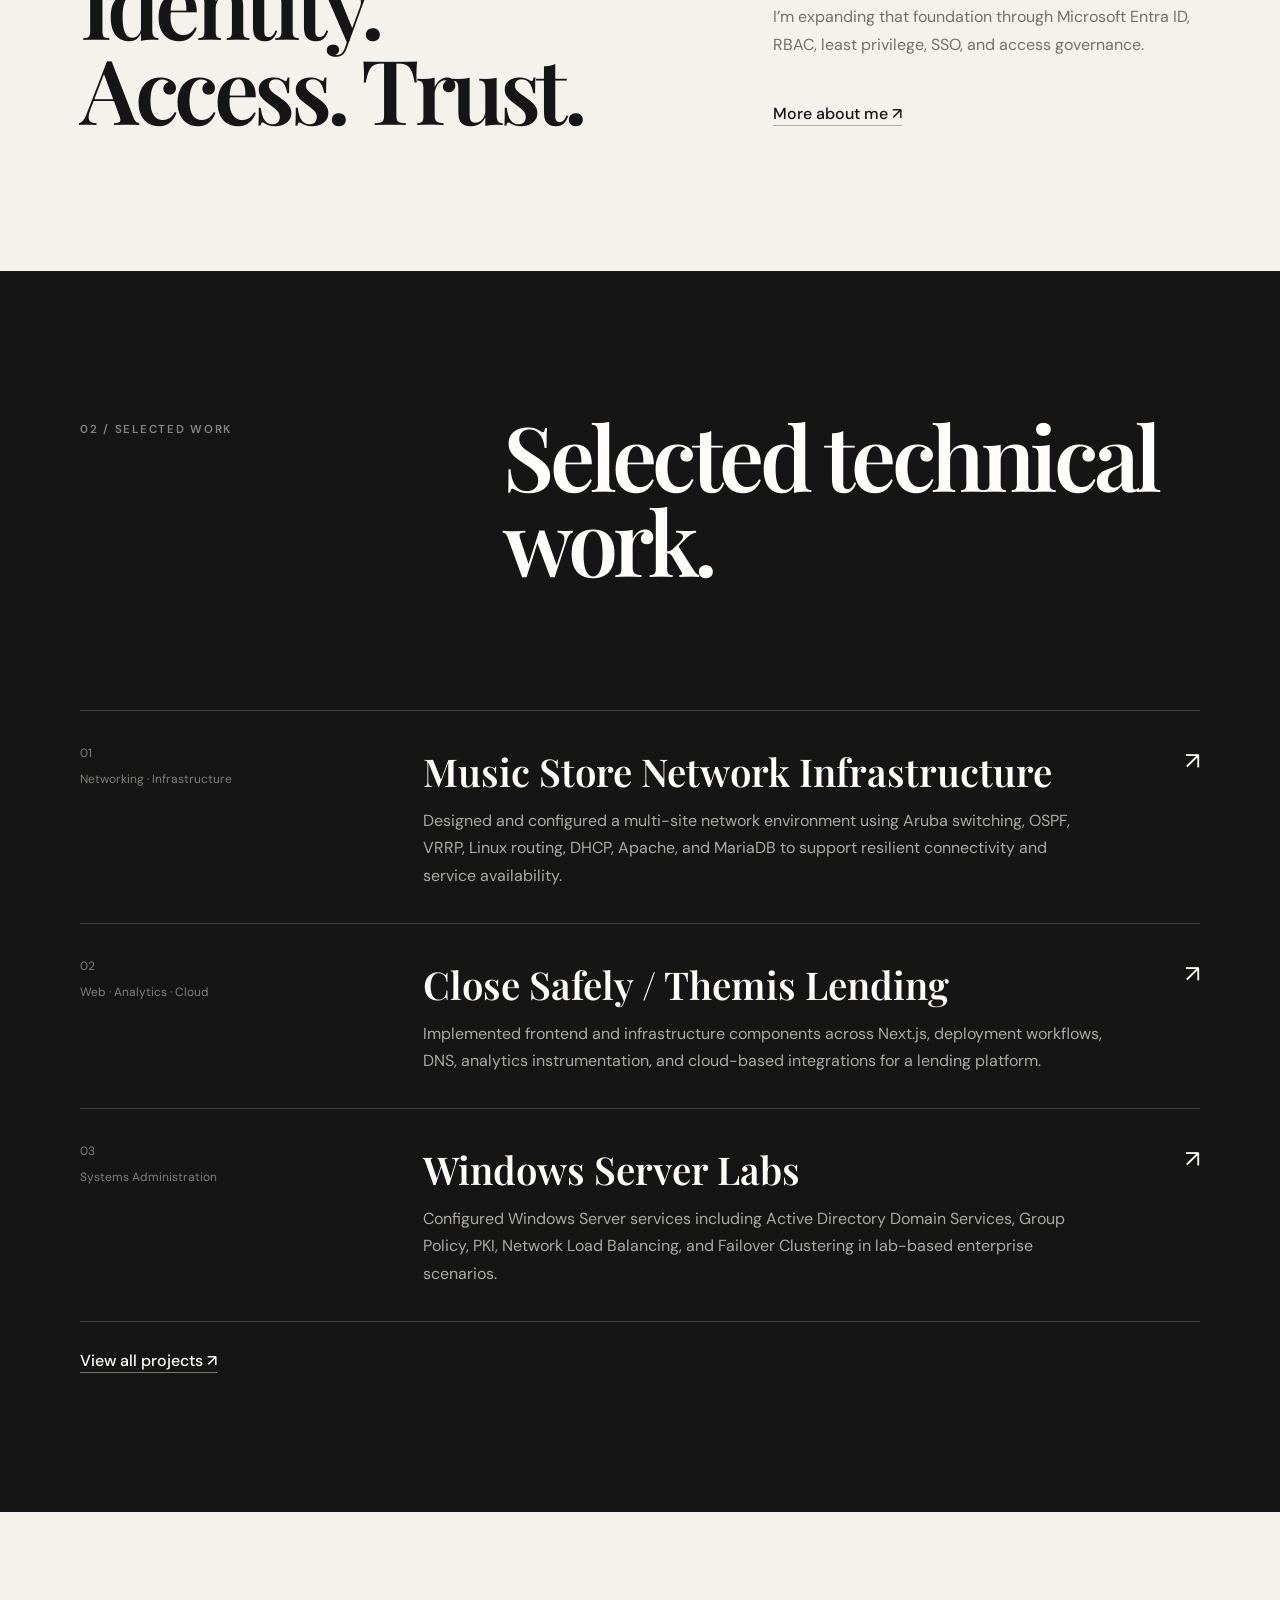
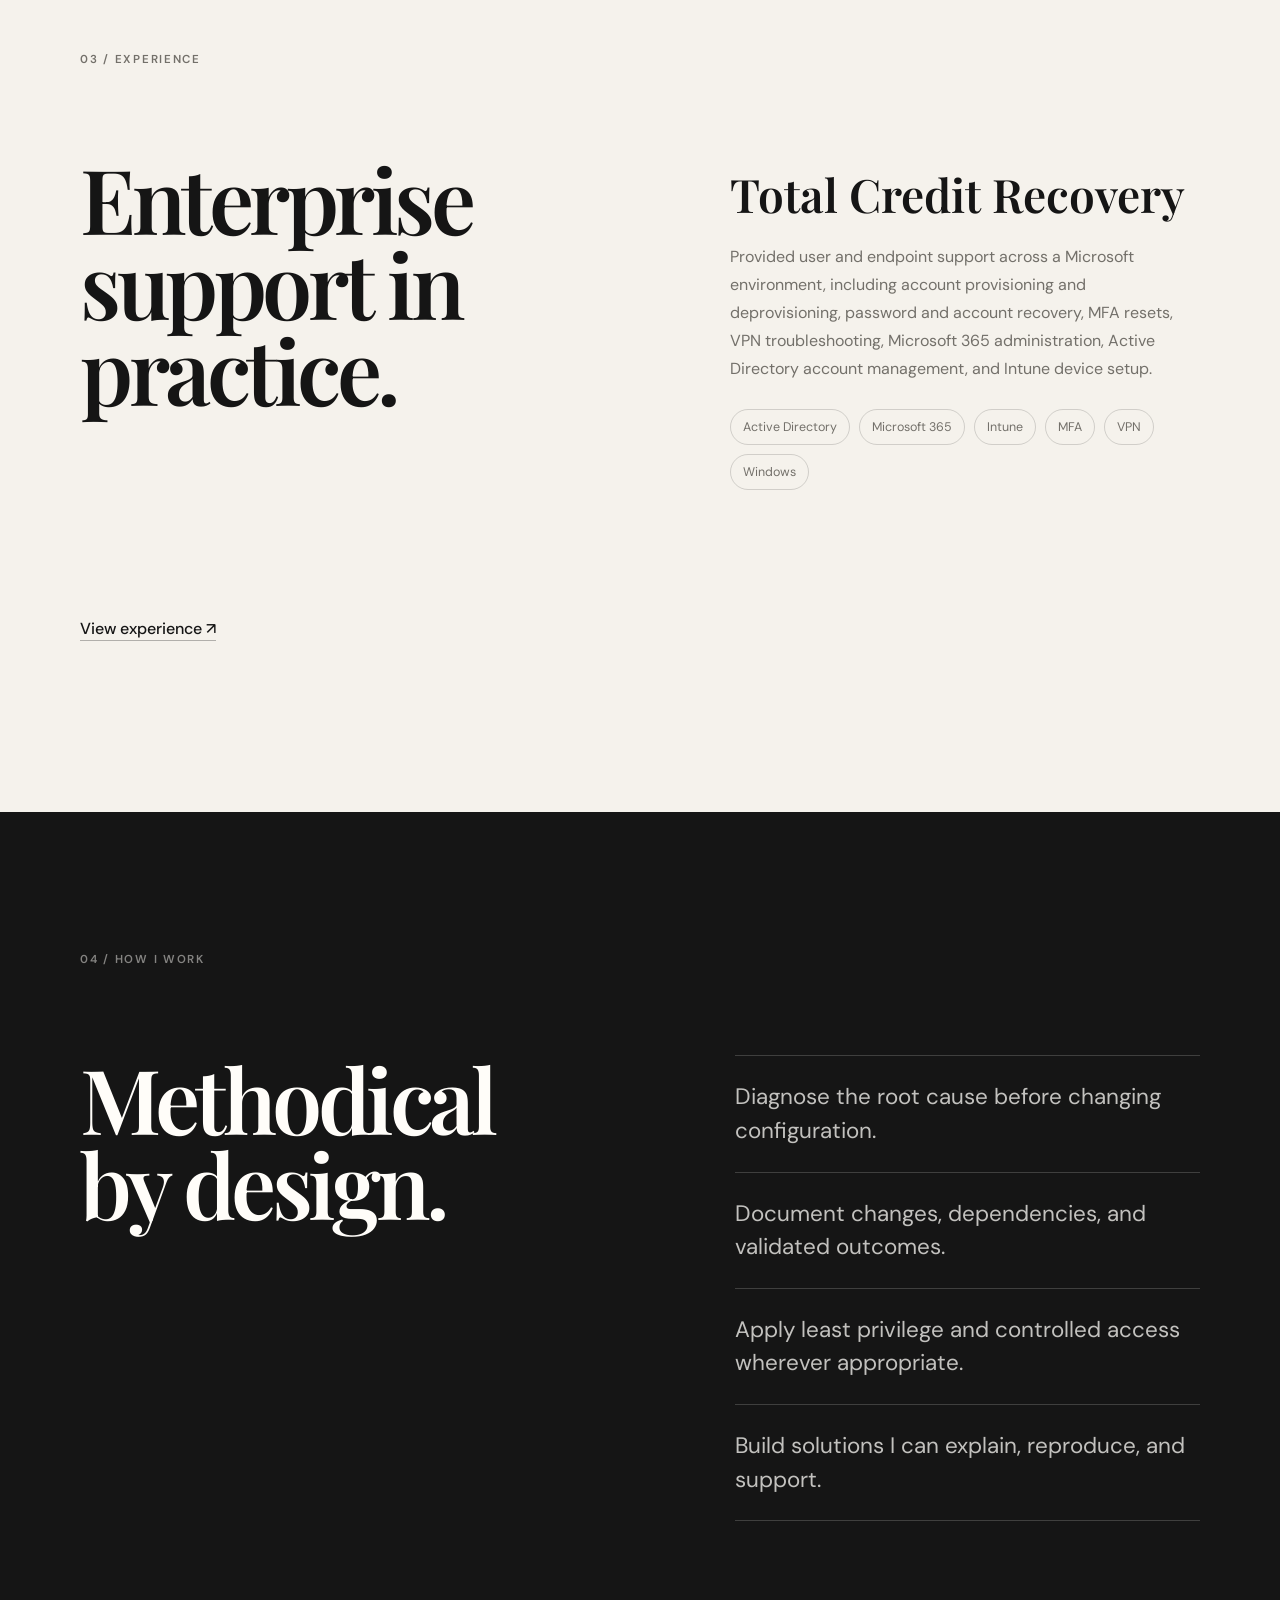
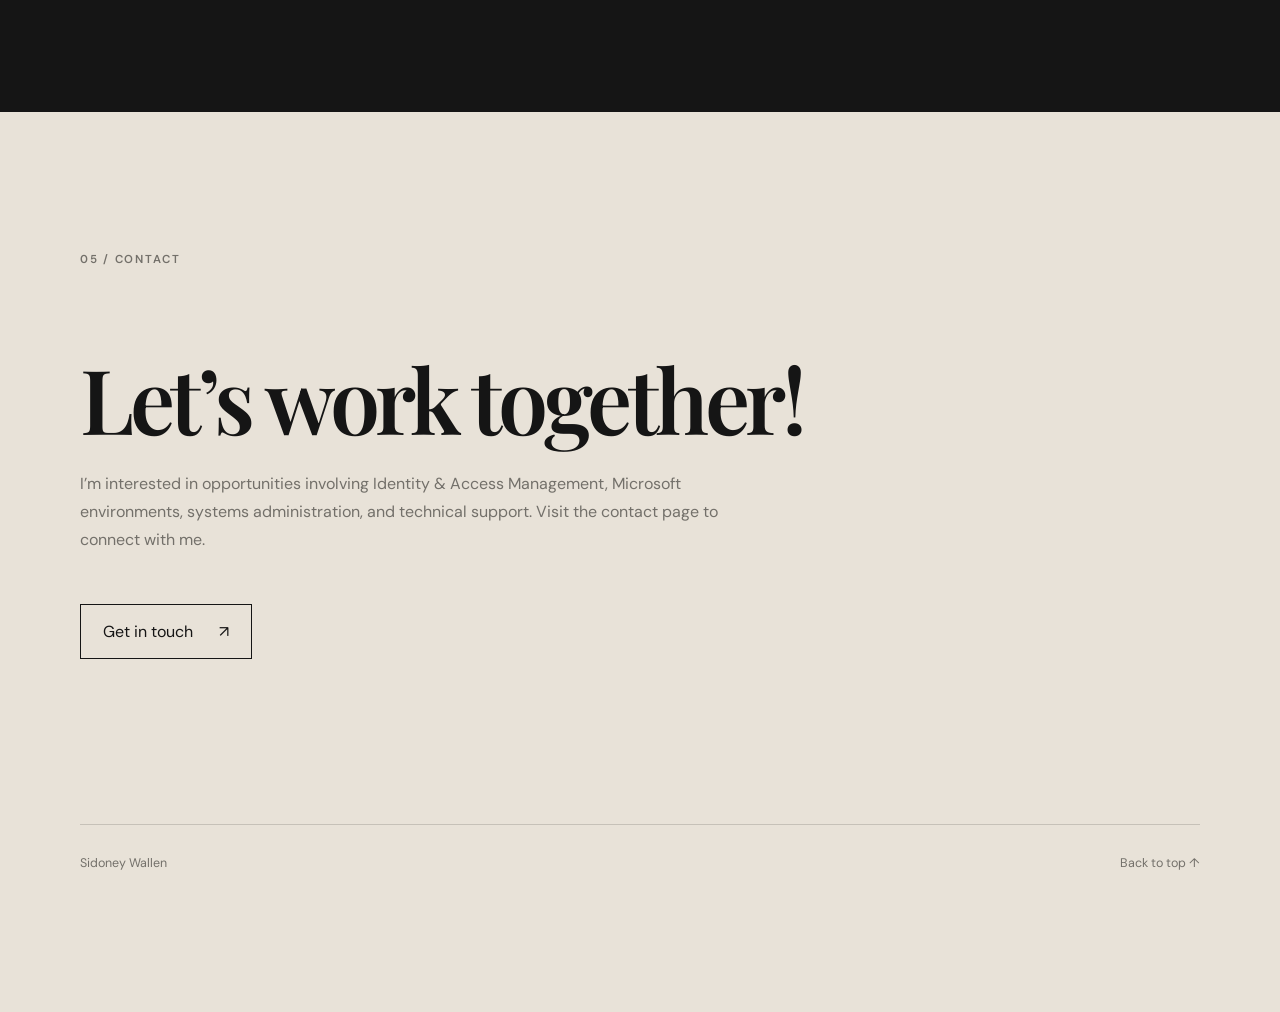
==== commit ec51abaa: "Refine technical language across homepage" ====
--- a/index.html
+++ b/index.html
@@ -91,10 +91,10 @@
               </p>
 
               <p class="story-body">
-                Working with Active Directory, Microsoft 365, MFA, onboarding and offboarding,
-                account recovery, and access troubleshooting is what drew me toward this area.
-                I’m continuing to build deeper knowledge around Microsoft Entra ID, RBAC,
-                least privilege, SSO, and access governance.
+                Hands-on experience with Active Directory, Microsoft 365, MFA, user lifecycle
+                administration, credential recovery, and access troubleshooting shaped this focus.
+                I’m expanding that foundation through Microsoft Entra ID, RBAC, least privilege,
+                SSO, and access governance.
               </p>
 
               <a class="story-link dark-link" href="about.html">
@@ -110,7 +110,7 @@
         <div class="section-wrap">
           <div class="section-heading reveal">
             <p class="section-index light-index">02 / SELECTED WORK</p>
-            <h2 class="story-title light-title">A few things I’ve worked on.</h2>
+            <h2 class="story-title light-title">Selected technical work.</h2>
           </div>
 
           <div class="project-list">
@@ -122,8 +122,9 @@
               <div class="project-main">
                 <h3>Music Store Network Infrastructure</h3>
                 <p>
-                  A multi-site infrastructure project focused on routing, switching,
-                  redundancy, services, and keeping systems available when something fails.
+                  Designed and configured a multi-site network environment using Aruba switching,
+                  OSPF, VRRP, Linux routing, DHCP, Apache, and MariaDB to support resilient
+                  connectivity and service availability.
                 </p>
               </div>
               <a class="project-arrow" href="projects.html" aria-label="View projects">↗</a>
@@ -137,8 +138,9 @@
               <div class="project-main">
                 <h3>Close Safely / Themis Lending</h3>
                 <p>
-                  Product and infrastructure work spanning frontend development,
-                  analytics, deployment, DNS, and cloud-based integrations.
+                  Implemented frontend and infrastructure components across Next.js,
+                  deployment workflows, DNS, analytics instrumentation, and cloud-based
+                  integrations for a lending platform.
                 </p>
               </div>
               <a class="project-arrow" href="projects.html" aria-label="View projects">↗</a>
@@ -152,8 +154,9 @@
               <div class="project-main">
                 <h3>Windows Server Labs</h3>
                 <p>
-                  Hands-on work with Active Directory, Group Policy, PKI,
-                  network services, load balancing, and failover concepts.
+                  Configured Windows Server services including Active Directory Domain Services,
+                  Group Policy, PKI, Network Load Balancing, and Failover Clustering in
+                  lab-based enterprise scenarios.
                 </p>
               </div>
               <a class="project-arrow" href="projects.html" aria-label="View projects">↗</a>
@@ -172,15 +175,16 @@
 
           <div class="experience-grid">
             <div>
-              <h2 class="story-title">Learning matters. Using it matters more.</h2>
+              <h2 class="story-title">Enterprise support in practice.</h2>
             </div>
 
             <div class="experience-card">
               <h3>Total Credit Recovery</h3>
               <p>
-                Supported users and devices across a Microsoft environment,
-                including account access, onboarding and offboarding, MFA,
-                VPN troubleshooting, Microsoft 365, Active Directory, and endpoint setup.
+                Provided user and endpoint support across a Microsoft environment, including
+                account provisioning and deprovisioning, password and account recovery,
+                MFA resets, VPN troubleshooting, Microsoft 365 administration,
+                Active Directory account management, and Intune device setup.
               </p>
 
               <div class="skill-cloud" aria-label="Experience technologies">
@@ -205,13 +209,13 @@
           <p class="section-index light-index">04 / HOW I WORK</p>
 
           <div class="approach-grid">
-            <h2 class="story-title light-title">Curious by default.</h2>
+            <h2 class="story-title light-title">Methodical by design.</h2>
 
             <div class="principles">
-              <p>Understand the problem before reaching for the tool.</p>
-              <p>Document what I learn so I can use it again.</p>
-              <p>Build things I can explain, not just things that work.</p>
-              <p>Ask better questions when the first answer isn’t enough.</p>
+              <p>Diagnose the root cause before changing configuration.</p>
+              <p>Document changes, dependencies, and validated outcomes.</p>
+              <p>Apply least privilege and controlled access wherever appropriate.</p>
+              <p>Build solutions I can explain, reproduce, and support.</p>
             </div>
           </div>
         </div>
@@ -224,8 +228,9 @@
           <div>
             <h2 class="story-title contact-title">Let’s work together!</h2>
             <p class="story-body contact-copy">
-              If you’d like to talk about an opportunity, a project, or the work
-              shown here, my contact page has the best ways to reach me.
+              I’m interested in opportunities involving Identity & Access Management,
+              Microsoft environments, systems administration, and technical support.
+              Visit the contact page to connect with me.
             </p>
 
             <a class="contact-button" href="contact.html">
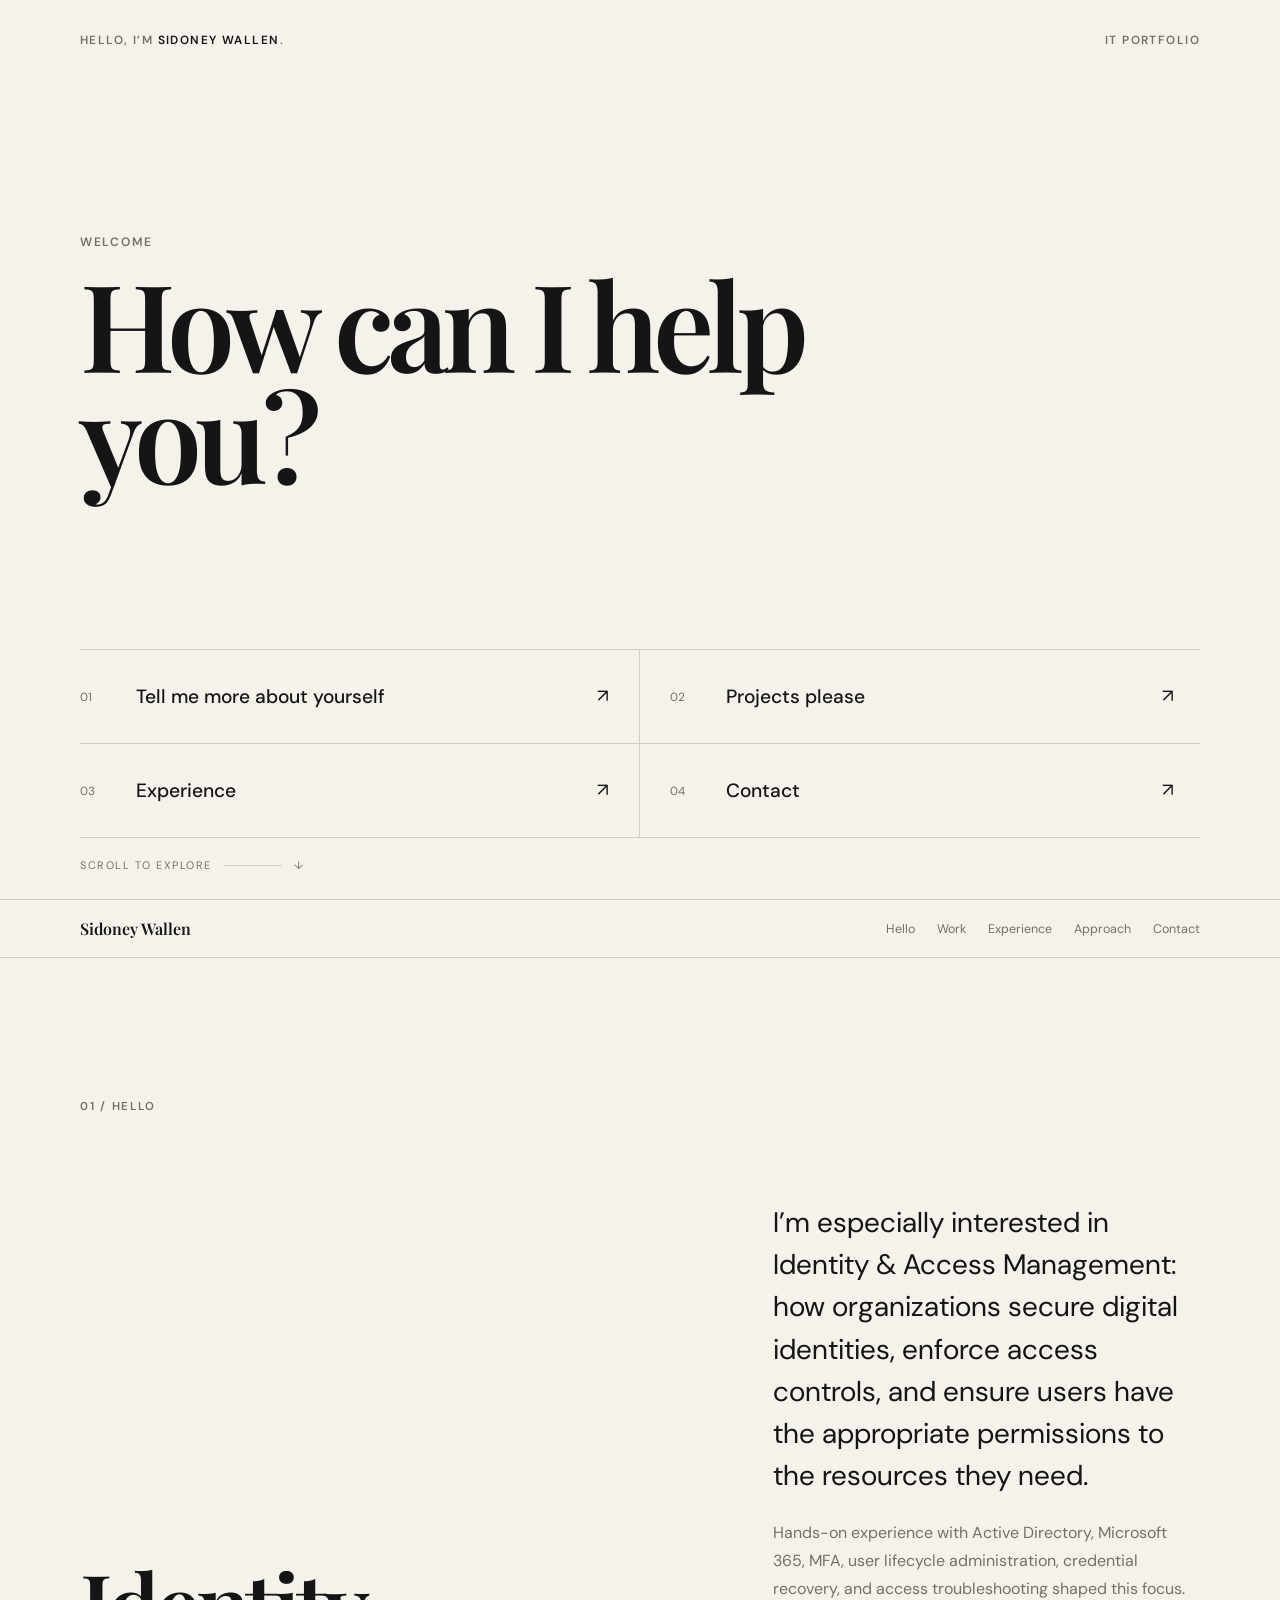
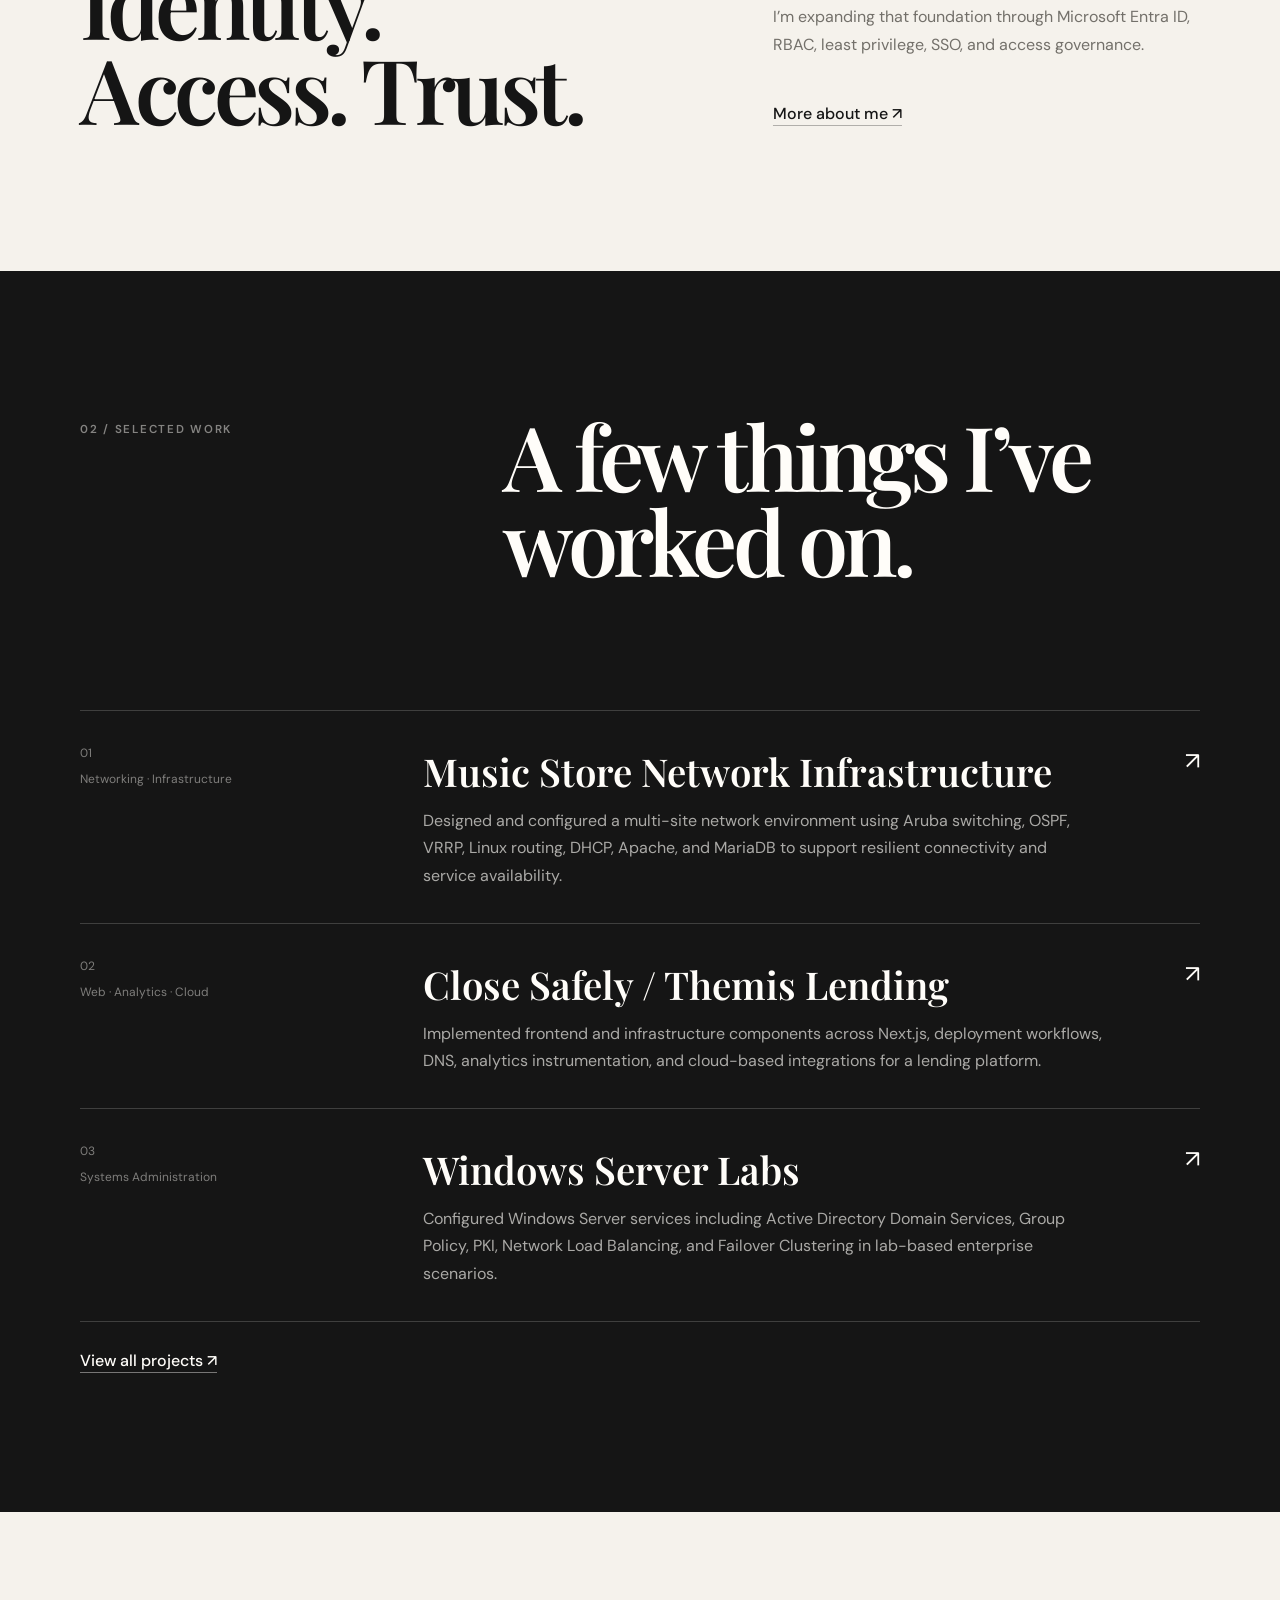
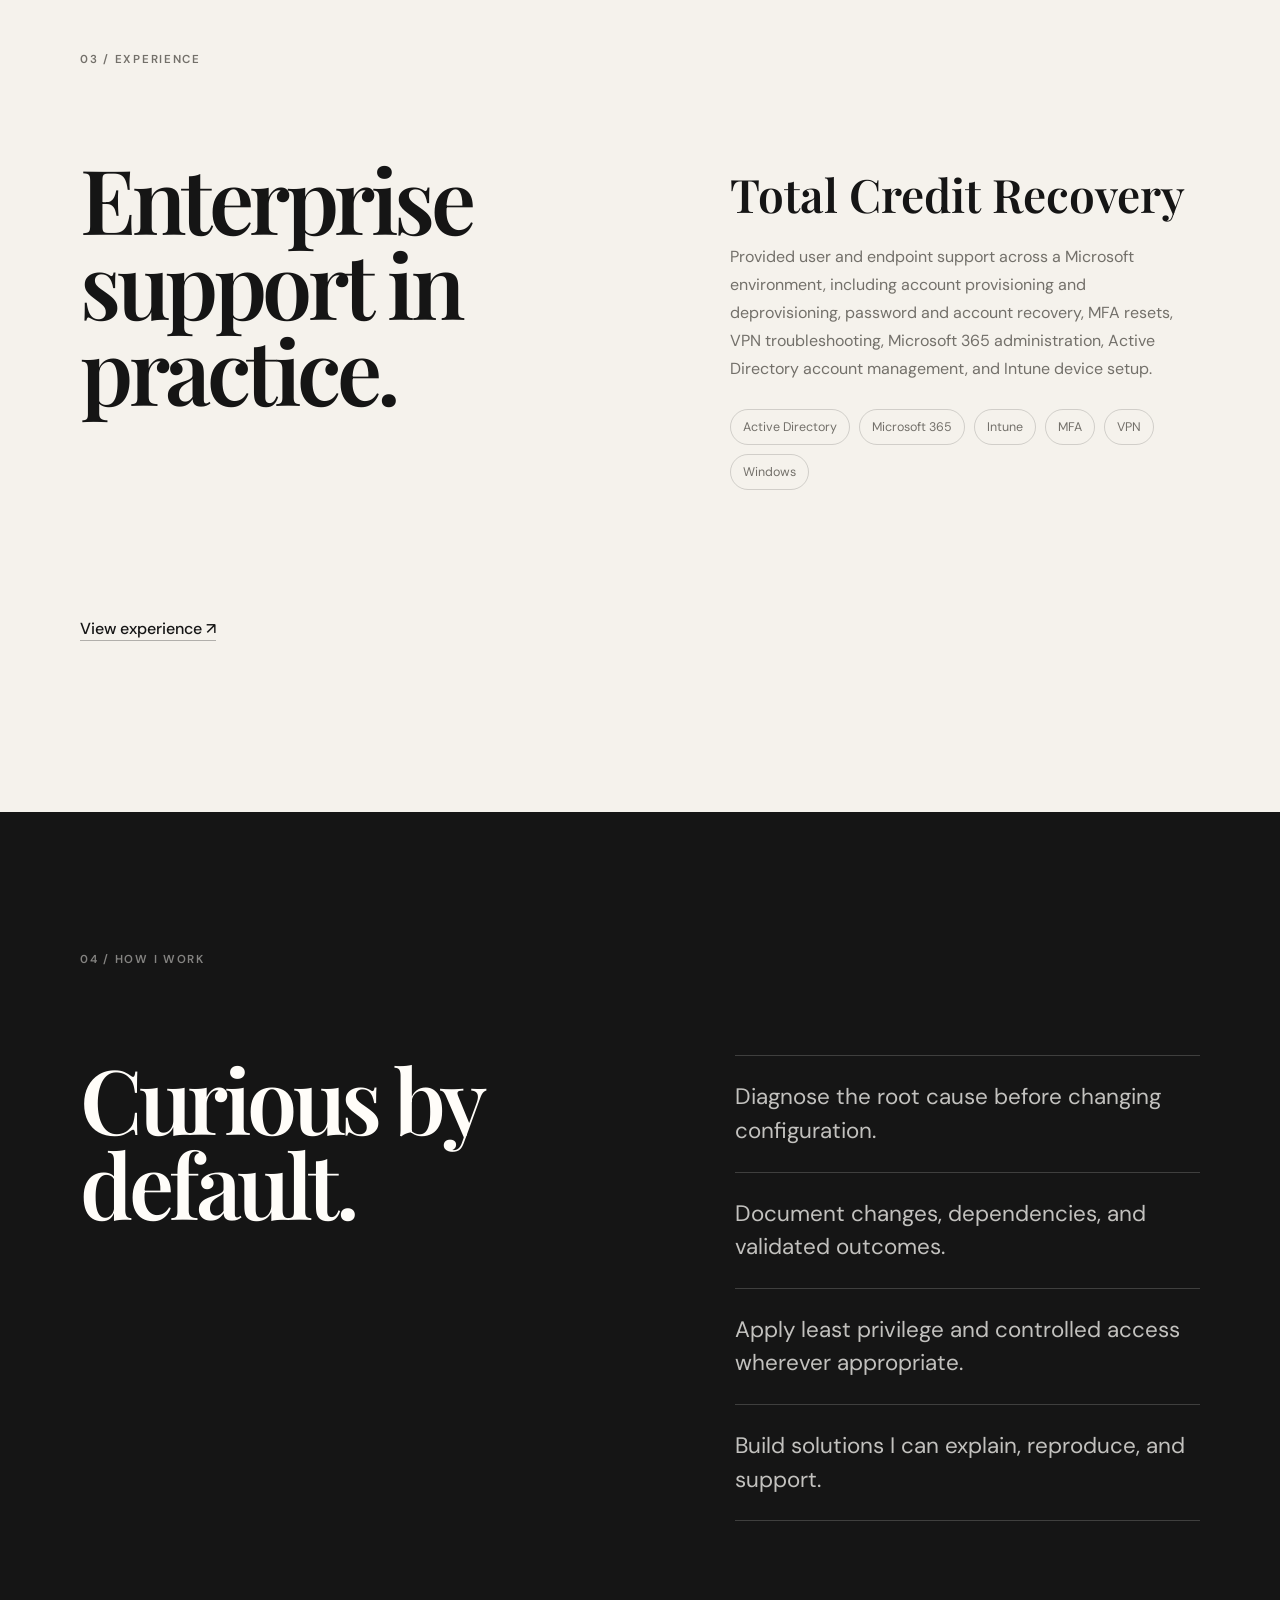
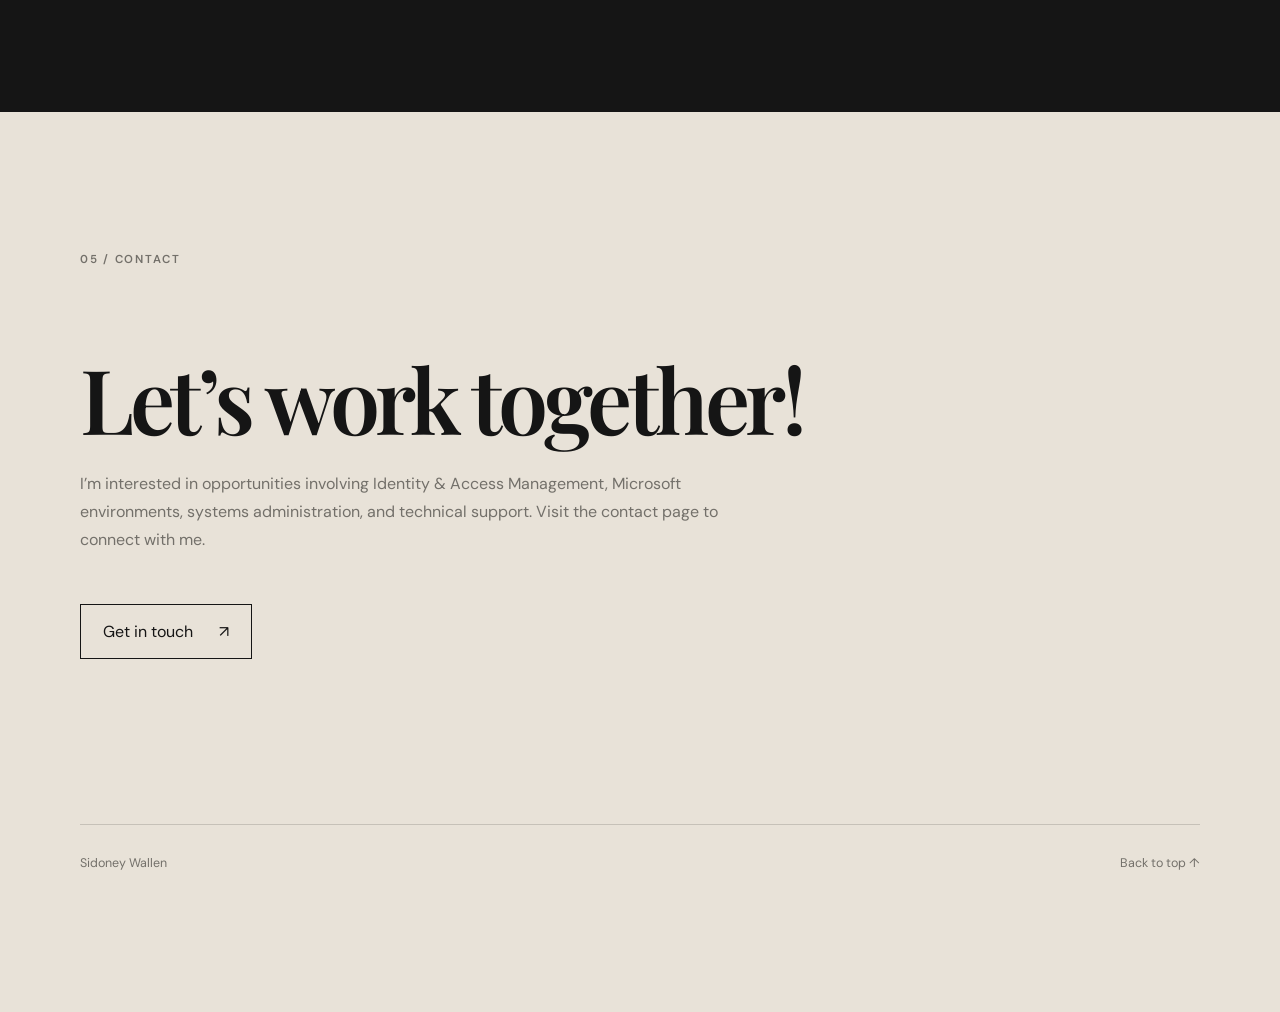
==== commit 402d0455: "Restore preferred homepage headings" ====
--- a/index.html
+++ b/index.html
@@ -110,7 +110,7 @@
         <div class="section-wrap">
           <div class="section-heading reveal">
             <p class="section-index light-index">02 / SELECTED WORK</p>
-            <h2 class="story-title light-title">Selected technical work.</h2>
+            <h2 class="story-title light-title">A few things I’ve worked on.</h2>
           </div>
 
           <div class="project-list">
@@ -209,7 +209,7 @@
           <p class="section-index light-index">04 / HOW I WORK</p>
 
           <div class="approach-grid">
-            <h2 class="story-title light-title">Methodical by design.</h2>
+            <h2 class="story-title light-title">Curious by default.</h2>
 
             <div class="principles">
               <p>Diagnose the root cause before changing configuration.</p>
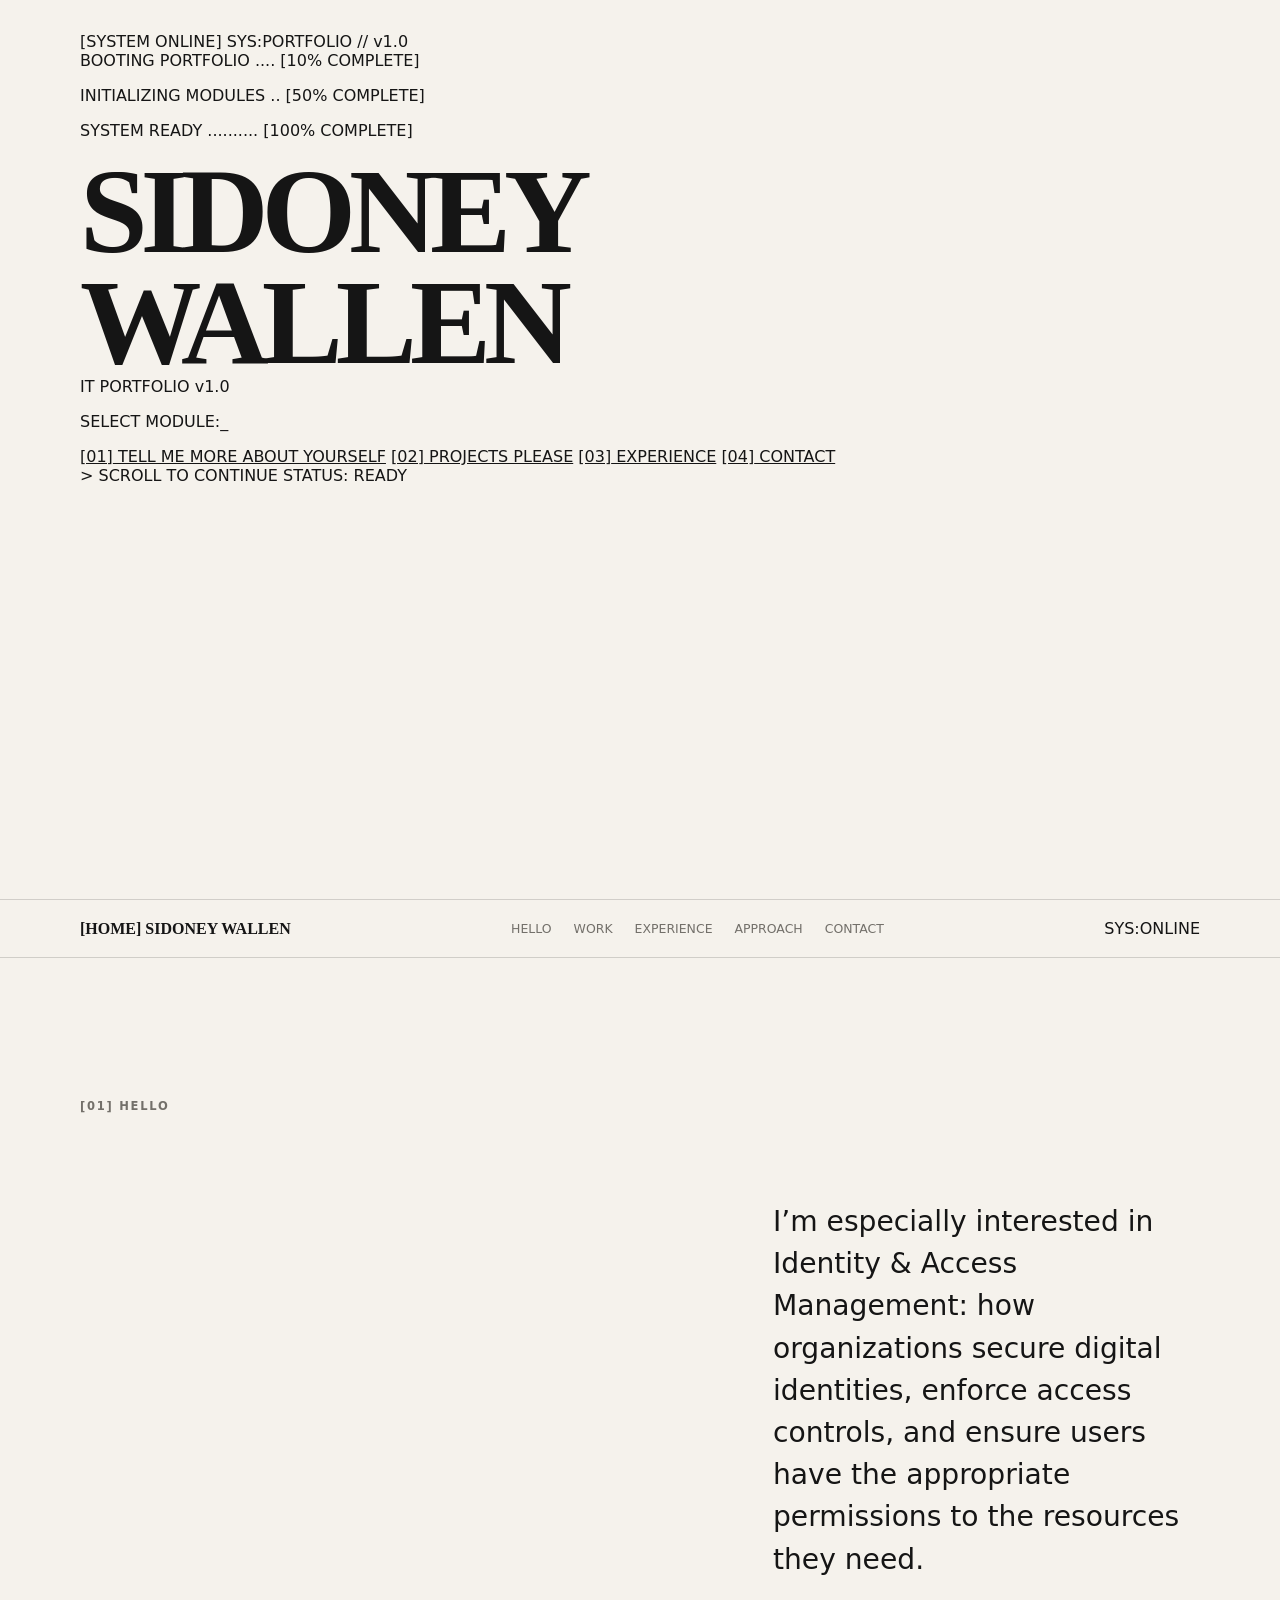
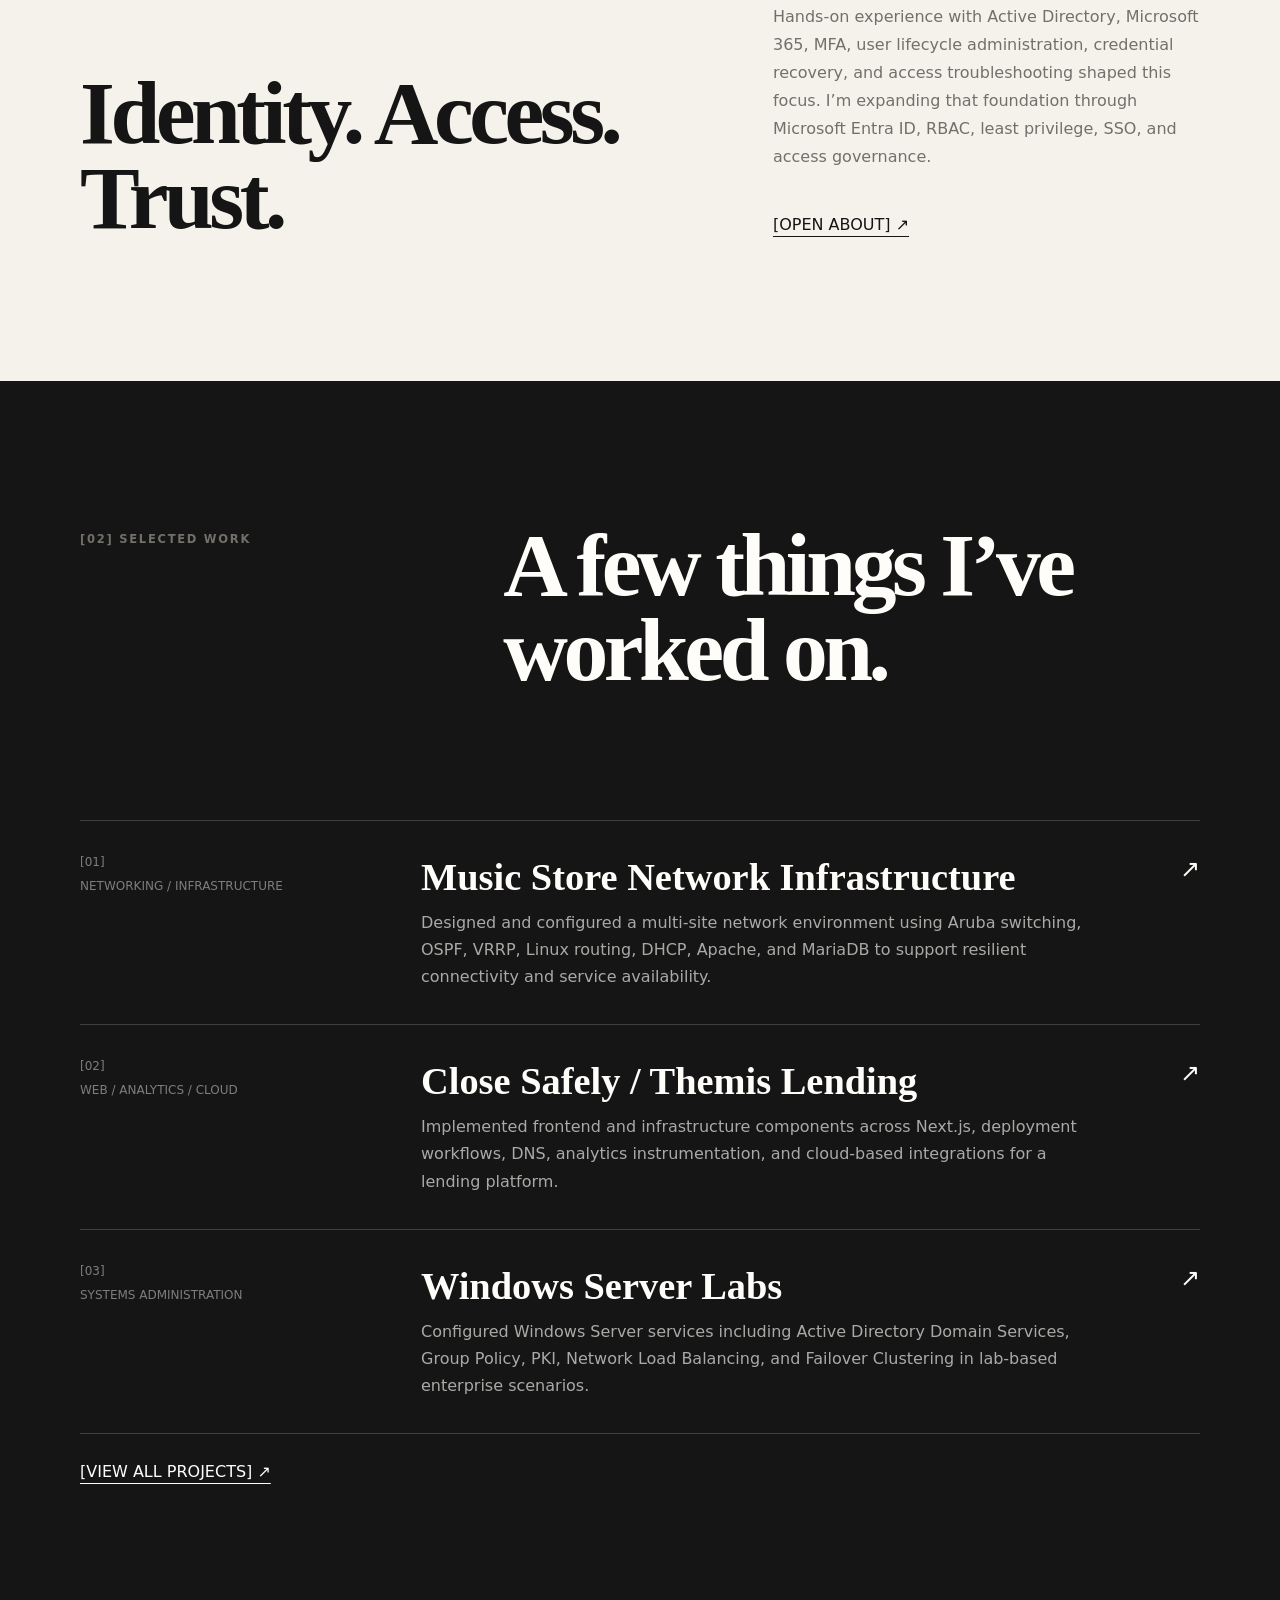
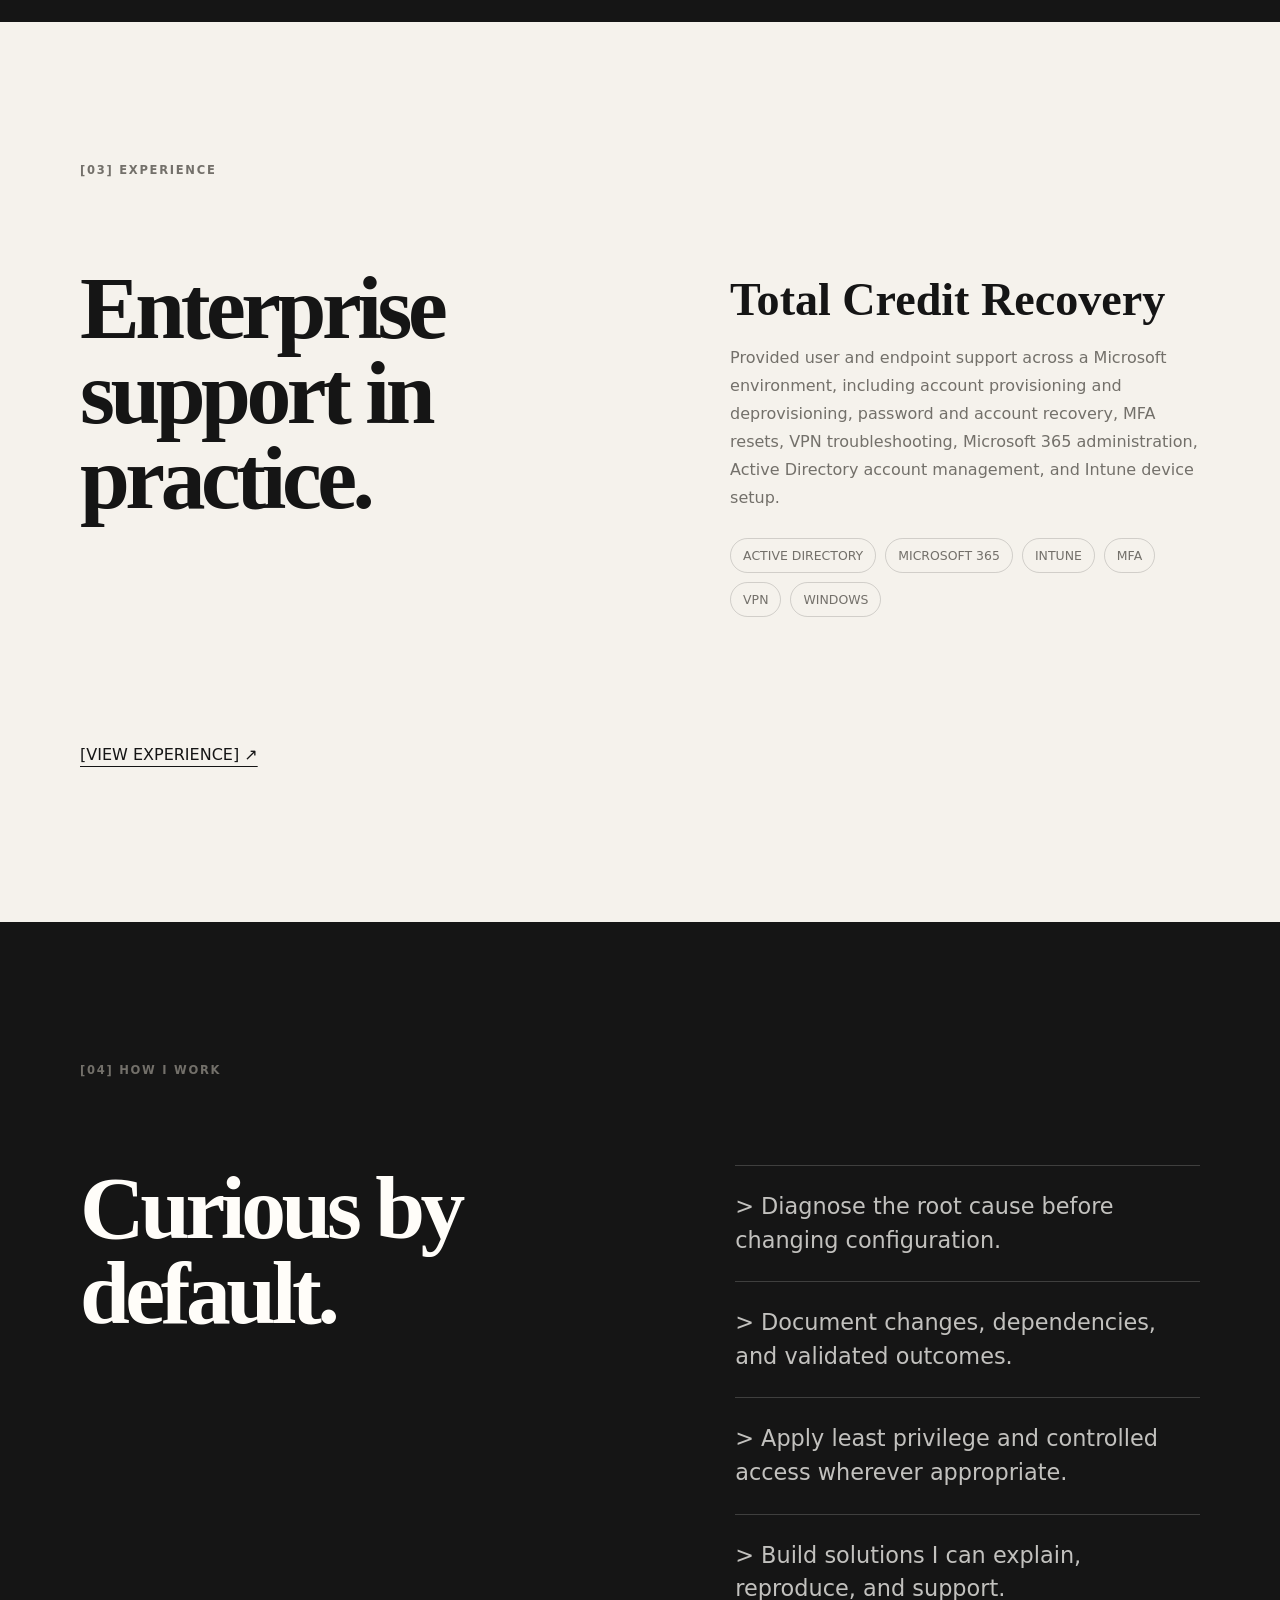
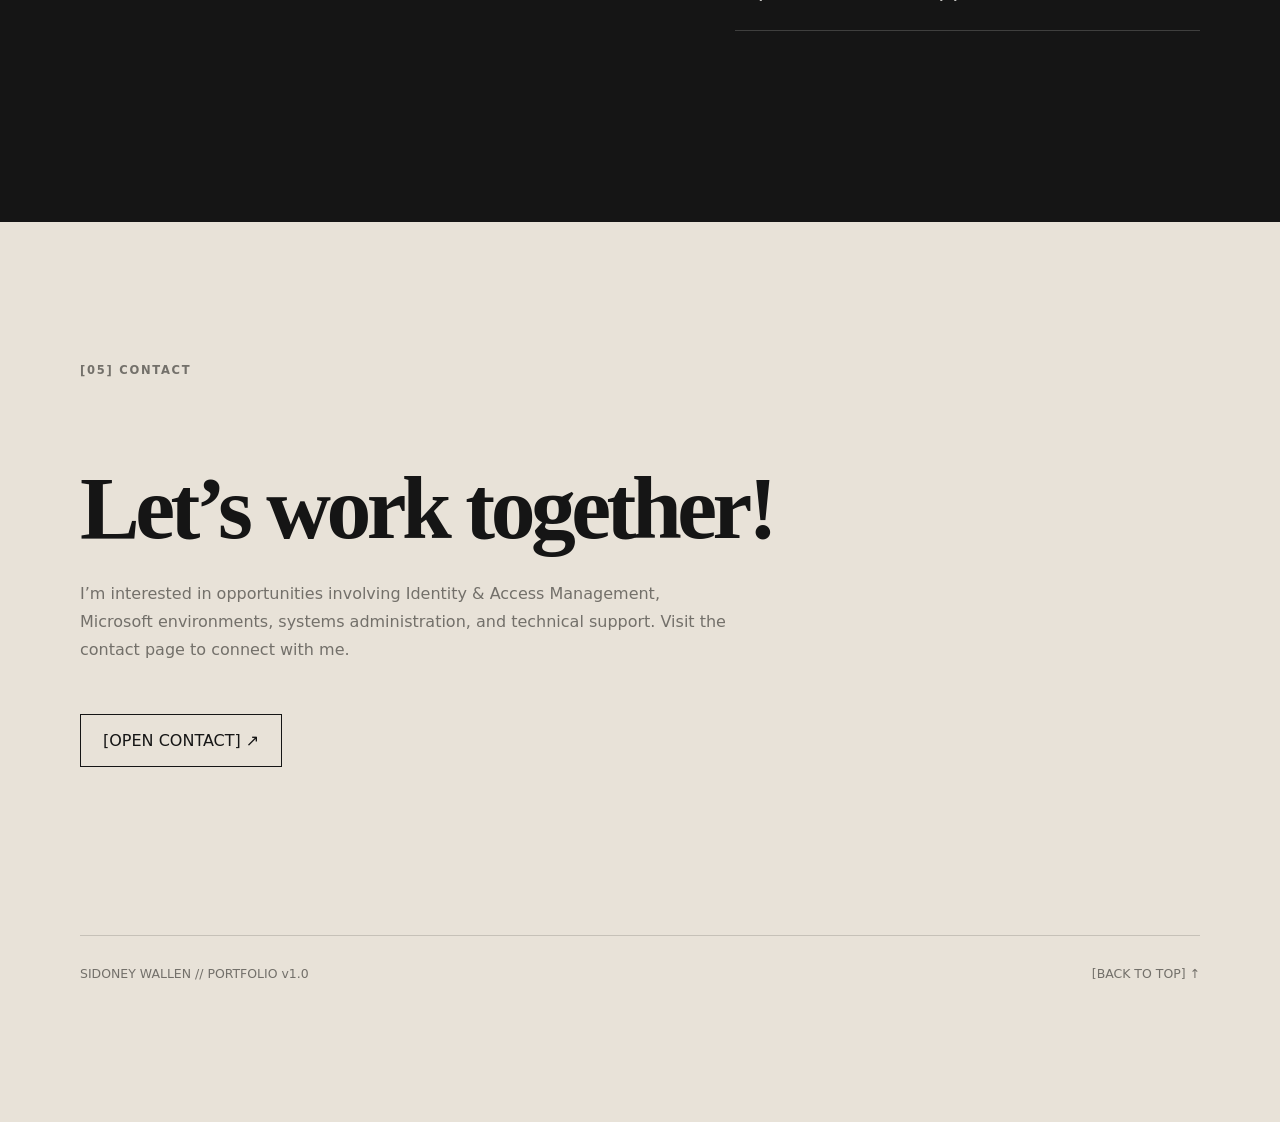
==== commit 2adf7ab2: "Apply retro phosphor terminal homepage design" ====
--- a/index.html
+++ b/index.html
@@ -5,57 +5,45 @@
   <meta name="viewport" content="width=device-width, initial-scale=1.0" />
   <meta name="description" content="Sidoney Wallen's IT portfolio." />
   <title>Sidoney Wallen | Portfolio</title>
-
-  <link rel="preconnect" href="https://fonts.googleapis.com">
-  <link rel="preconnect" href="https://fonts.gstatic.com" crossorigin>
-  <link href="https://fonts.googleapis.com/css2?family=DM+Sans:wght@400;500;600&family=Playfair+Display:ital,wght@0,600;1,600&display=swap" rel="stylesheet">
   <link rel="stylesheet" href="styles.css" />
 </head>
 
 <body class="home-page" id="top">
   <main class="home-shell">
-    <section class="landing" id="landing" aria-labelledby="landing-title">
+    <section class="landing terminal-landing" id="landing" aria-labelledby="landing-title">
       <div class="landing-inner">
-        <header class="landing-header">
-          <p class="small-intro">Hello, I’m <span>Sidoney Wallen</span>.</p>
-          <p class="landing-label">IT PORTFOLIO</p>
-        </header>
-
-        <div class="landing-copy">
-          <p class="eyebrow">WELCOME</p>
-          <h1 id="landing-title">How can I help you?</h1>
-        </div>
-
-        <nav class="choice-grid" aria-label="Portfolio navigation">
-          <a class="choice-button" href="about.html">
-            <span class="choice-number">01</span>
-            <span class="choice-label">Tell me more about yourself</span>
-            <span class="arrow" aria-hidden="true">↗</span>
-          </a>
-
-          <a class="choice-button" href="projects.html">
-            <span class="choice-number">02</span>
-            <span class="choice-label">Projects please</span>
-            <span class="arrow" aria-hidden="true">↗</span>
-          </a>
-
-          <a class="choice-button" href="experience.html">
-            <span class="choice-number">03</span>
-            <span class="choice-label">Experience</span>
-            <span class="arrow" aria-hidden="true">↗</span>
-          </a>
-
-          <a class="choice-button" href="contact.html">
-            <span class="choice-number">04</span>
-            <span class="choice-label">Contact</span>
-            <span class="arrow" aria-hidden="true">↗</span>
-          </a>
-        </nav>
-
-        <div class="scroll-cue" aria-hidden="true">
-          <span>scroll to explore</span>
-          <span class="scroll-line"></span>
-          <span class="scroll-arrow">↓</span>
+        <div class="terminal-frame">
+          <div class="terminal-topline">
+            <span>[SYSTEM ONLINE]</span>
+            <span>SYS:PORTFOLIO // v1.0</span>
+          </div>
+
+          <div class="boot-sequence" aria-label="Portfolio boot sequence">
+            <p class="boot-line boot-1">BOOTING PORTFOLIO .... [10% COMPLETE]</p>
+            <p class="boot-line boot-2">INITIALIZING MODULES .. [50% COMPLETE]</p>
+            <p class="boot-line boot-3">SYSTEM READY .......... [100% COMPLETE]</p>
+          </div>
+
+          <div class="terminal-title boot-line boot-4">
+            <h1 id="landing-title">SIDONEY WALLEN</h1>
+            <p>IT PORTFOLIO v1.0</p>
+          </div>
+
+          <div class="terminal-menu boot-line boot-5">
+            <p class="terminal-prompt">SELECT MODULE:<span class="terminal-cursor" aria-hidden="true">_</span></p>
+
+            <nav class="terminal-options" aria-label="Portfolio navigation">
+              <a href="about.html"><span>[01]</span> TELL ME MORE ABOUT YOURSELF</a>
+              <a href="projects.html"><span>[02]</span> PROJECTS PLEASE</a>
+              <a href="experience.html"><span>[03]</span> EXPERIENCE</a>
+              <a href="contact.html"><span>[04]</span> CONTACT</a>
+            </nav>
+          </div>
+
+          <div class="terminal-footer boot-line boot-5" aria-hidden="true">
+            <span>&gt; SCROLL TO CONTINUE</span>
+            <span>STATUS: READY</span>
+          </div>
         </div>
       </div>
     </section>
@@ -64,26 +52,27 @@
 
     <div class="story">
       <nav class="story-nav" aria-label="Homepage sections">
-        <a class="story-brand" href="#top">Sidoney Wallen</a>
+        <a class="story-brand" href="#top">[HOME] SIDONEY WALLEN</a>
         <div class="story-nav-links">
-          <a href="#hello">Hello</a>
-          <a href="#work">Work</a>
-          <a href="#experience">Experience</a>
-          <a href="#approach">Approach</a>
-          <a href="#contact">Contact</a>
-        </div>
+          <a href="#hello">HELLO</a>
+          <a href="#work">WORK</a>
+          <a href="#experience">EXPERIENCE</a>
+          <a href="#approach">APPROACH</a>
+          <a href="#contact">CONTACT</a>
+        </div>
+        <span class="nav-status">SYS:ONLINE</span>
       </nav>
 
       <section class="story-section story-intro" id="hello">
         <div class="section-wrap reveal">
-          <p class="section-index">01 / HELLO</p>
+          <p class="section-index">[01] HELLO</p>
 
           <div class="story-intro-grid">
             <div>
               <h2 class="story-title">Identity. Access. Trust.</h2>
             </div>
 
-            <div class="story-copy-column">
+            <div class="story-copy-column terminal-panel">
               <p class="story-lead">
                 I’m especially interested in Identity & Access Management: how organizations
                 secure digital identities, enforce access controls, and ensure users
@@ -97,27 +86,24 @@
                 SSO, and access governance.
               </p>
 
-              <a class="story-link dark-link" href="about.html">
-                More about me <span aria-hidden="true">↗</span>
-              </a>
-            </div>
-          </div>
-
+              <a class="story-link" href="about.html">[OPEN ABOUT] ↗</a>
+            </div>
+          </div>
         </div>
       </section>
 
       <section class="story-section story-work" id="work">
         <div class="section-wrap">
           <div class="section-heading reveal">
-            <p class="section-index light-index">02 / SELECTED WORK</p>
-            <h2 class="story-title light-title">A few things I’ve worked on.</h2>
+            <p class="section-index">[02] SELECTED WORK</p>
+            <h2 class="story-title">A few things I’ve worked on.</h2>
           </div>
 
           <div class="project-list">
             <article class="project-row reveal">
               <div class="project-meta">
-                <span>01</span>
-                <span>Networking · Infrastructure</span>
+                <span>[01]</span>
+                <span>NETWORKING / INFRASTRUCTURE</span>
               </div>
               <div class="project-main">
                 <h3>Music Store Network Infrastructure</h3>
@@ -132,8 +118,8 @@
 
             <article class="project-row reveal">
               <div class="project-meta">
-                <span>02</span>
-                <span>Web · Analytics · Cloud</span>
+                <span>[02]</span>
+                <span>WEB / ANALYTICS / CLOUD</span>
               </div>
               <div class="project-main">
                 <h3>Close Safely / Themis Lending</h3>
@@ -148,8 +134,8 @@
 
             <article class="project-row reveal">
               <div class="project-meta">
-                <span>03</span>
-                <span>Systems Administration</span>
+                <span>[03]</span>
+                <span>SYSTEMS ADMINISTRATION</span>
               </div>
               <div class="project-main">
                 <h3>Windows Server Labs</h3>
@@ -163,22 +149,20 @@
             </article>
           </div>
 
-          <a class="story-link light-link reveal" href="projects.html">
-            View all projects <span aria-hidden="true">↗</span>
-          </a>
+          <a class="story-link reveal" href="projects.html">[VIEW ALL PROJECTS] ↗</a>
         </div>
       </section>
 
       <section class="story-section story-experience" id="experience">
         <div class="section-wrap reveal">
-          <p class="section-index">03 / EXPERIENCE</p>
+          <p class="section-index">[03] EXPERIENCE</p>
 
           <div class="experience-grid">
             <div>
               <h2 class="story-title">Enterprise support in practice.</h2>
             </div>
 
-            <div class="experience-card">
+            <div class="experience-card terminal-panel">
               <h3>Total Credit Recovery</h3>
               <p>
                 Provided user and endpoint support across a Microsoft environment, including
@@ -188,34 +172,32 @@
               </p>
 
               <div class="skill-cloud" aria-label="Experience technologies">
-                <span>Active Directory</span>
-                <span>Microsoft 365</span>
-                <span>Intune</span>
+                <span>ACTIVE DIRECTORY</span>
+                <span>MICROSOFT 365</span>
+                <span>INTUNE</span>
                 <span>MFA</span>
                 <span>VPN</span>
-                <span>Windows</span>
-              </div>
-            </div>
-          </div>
-
-          <a class="story-link dark-link" href="experience.html">
-            View experience <span aria-hidden="true">↗</span>
-          </a>
+                <span>WINDOWS</span>
+              </div>
+            </div>
+          </div>
+
+          <a class="story-link" href="experience.html">[VIEW EXPERIENCE] ↗</a>
         </div>
       </section>
 
       <section class="story-section story-approach" id="approach">
         <div class="section-wrap reveal">
-          <p class="section-index light-index">04 / HOW I WORK</p>
+          <p class="section-index">[04] HOW I WORK</p>
 
           <div class="approach-grid">
-            <h2 class="story-title light-title">Curious by default.</h2>
-
-            <div class="principles">
-              <p>Diagnose the root cause before changing configuration.</p>
-              <p>Document changes, dependencies, and validated outcomes.</p>
-              <p>Apply least privilege and controlled access wherever appropriate.</p>
-              <p>Build solutions I can explain, reproduce, and support.</p>
+            <h2 class="story-title">Curious by default.</h2>
+
+            <div class="principles terminal-panel">
+              <p><span>&gt;</span> Diagnose the root cause before changing configuration.</p>
+              <p><span>&gt;</span> Document changes, dependencies, and validated outcomes.</p>
+              <p><span>&gt;</span> Apply least privilege and controlled access wherever appropriate.</p>
+              <p><span>&gt;</span> Build solutions I can explain, reproduce, and support.</p>
             </div>
           </div>
         </div>
@@ -223,7 +205,7 @@
 
       <section class="story-section story-contact" id="contact">
         <div class="section-wrap contact-wrap reveal">
-          <p class="section-index">05 / CONTACT</p>
+          <p class="section-index">[05] CONTACT</p>
 
           <div>
             <h2 class="story-title contact-title">Let’s work together!</h2>
@@ -233,14 +215,12 @@
               Visit the contact page to connect with me.
             </p>
 
-            <a class="contact-button" href="contact.html">
-              Get in touch <span aria-hidden="true">↗</span>
-            </a>
+            <a class="contact-button" href="contact.html">[OPEN CONTACT] ↗</a>
           </div>
 
           <footer class="home-footer">
-            <span>Sidoney Wallen</span>
-            <a href="#top">Back to top ↑</a>
+            <span>SIDONEY WALLEN // PORTFOLIO v1.0</span>
+            <a href="#top">[BACK TO TOP] ↑</a>
           </footer>
         </div>
       </section>
--- a/styles.css
+++ b/styles.css
@@ -784,3 +784,171 @@
     transform: none;
   }
 }
+
+
+/* PROJECTS PAGE */
+
+.projects-content {
+  padding-top: clamp(72px, 8vw, 110px);
+}
+
+.projects-hero {
+  padding-bottom: clamp(70px, 9vw, 120px);
+}
+
+.project-index {
+  border-top: 1px solid var(--line);
+}
+
+.project-index-item {
+  display: grid;
+  grid-template-columns: 90px minmax(0, 1fr);
+  gap: 34px;
+  padding: 42px 0 48px;
+  border-bottom: 1px solid var(--line);
+}
+
+.project-index-number {
+  padding-top: 8px;
+  color: var(--muted);
+  font-size: 0.75rem;
+  letter-spacing: 0.12em;
+}
+
+.project-index-heading {
+  display: flex;
+  justify-content: space-between;
+  gap: 32px;
+  align-items: flex-start;
+}
+
+.project-type {
+  margin-bottom: 10px;
+  color: var(--muted);
+  font-size: 0.72rem;
+  font-weight: 600;
+  letter-spacing: 0.12em;
+  text-transform: uppercase;
+}
+
+.project-index-heading h2 {
+  max-width: 760px;
+  margin-bottom: 0;
+  font-family: "Playfair Display", Georgia, serif;
+  font-size: clamp(2rem, 4.2vw, 4rem);
+  font-weight: 600;
+  line-height: 1;
+  letter-spacing: -0.04em;
+}
+
+.project-year {
+  padding-top: 8px;
+  color: var(--muted);
+  font-size: 0.78rem;
+}
+
+.project-summary {
+  max-width: 800px;
+  margin: 26px 0 0;
+  color: var(--muted);
+  font-size: 1rem;
+  line-height: 1.75;
+}
+
+.project-tags {
+  display: flex;
+  flex-wrap: wrap;
+  gap: 8px;
+  margin-top: 24px;
+}
+
+.project-tags span {
+  padding: 8px 11px;
+  border: 1px solid var(--line);
+  border-radius: 999px;
+  color: var(--muted);
+  font-size: 0.76rem;
+}
+
+.project-details {
+  margin-top: 30px;
+  border-top: 1px solid var(--line);
+}
+
+.project-details summary {
+  padding: 18px 0;
+  cursor: pointer;
+  font-size: 0.88rem;
+  font-weight: 600;
+  list-style-position: inside;
+}
+
+.project-details[open] summary {
+  border-bottom: 1px solid var(--line);
+}
+
+.project-details-grid {
+  display: grid;
+  grid-template-columns: 0.7fr 1.3fr;
+  gap: 48px;
+  padding: 28px 0 4px;
+}
+
+.project-details-grid h3 {
+  margin-bottom: 10px;
+  font-size: 0.82rem;
+  letter-spacing: 0.08em;
+  text-transform: uppercase;
+}
+
+.project-details-grid p {
+  margin-bottom: 0;
+  color: var(--muted);
+  line-height: 1.7;
+}
+
+.projects-next {
+  max-width: 760px;
+  padding: clamp(90px, 12vw, 150px) 0 30px;
+}
+
+.projects-next h2 {
+  margin-bottom: 22px;
+  font-family: "Playfair Display", Georgia, serif;
+  font-size: clamp(2.5rem, 5vw, 4.7rem);
+  font-weight: 600;
+  line-height: 1;
+  letter-spacing: -0.04em;
+}
+
+.projects-next > p:last-child {
+  color: var(--muted);
+  line-height: 1.75;
+}
+
+.top-nav a[aria-current="page"] {
+  color: var(--ink);
+  text-decoration: underline;
+  text-underline-offset: 5px;
+}
+
+@media (max-width: 820px) {
+  .project-index-item {
+    grid-template-columns: 1fr;
+    gap: 14px;
+    padding: 34px 0 40px;
+  }
+
+  .project-index-number {
+    padding-top: 0;
+  }
+
+  .project-index-heading {
+    gap: 20px;
+  }
+
+  .project-details-grid {
+    grid-template-columns: 1fr;
+    gap: 24px;
+  }
+}
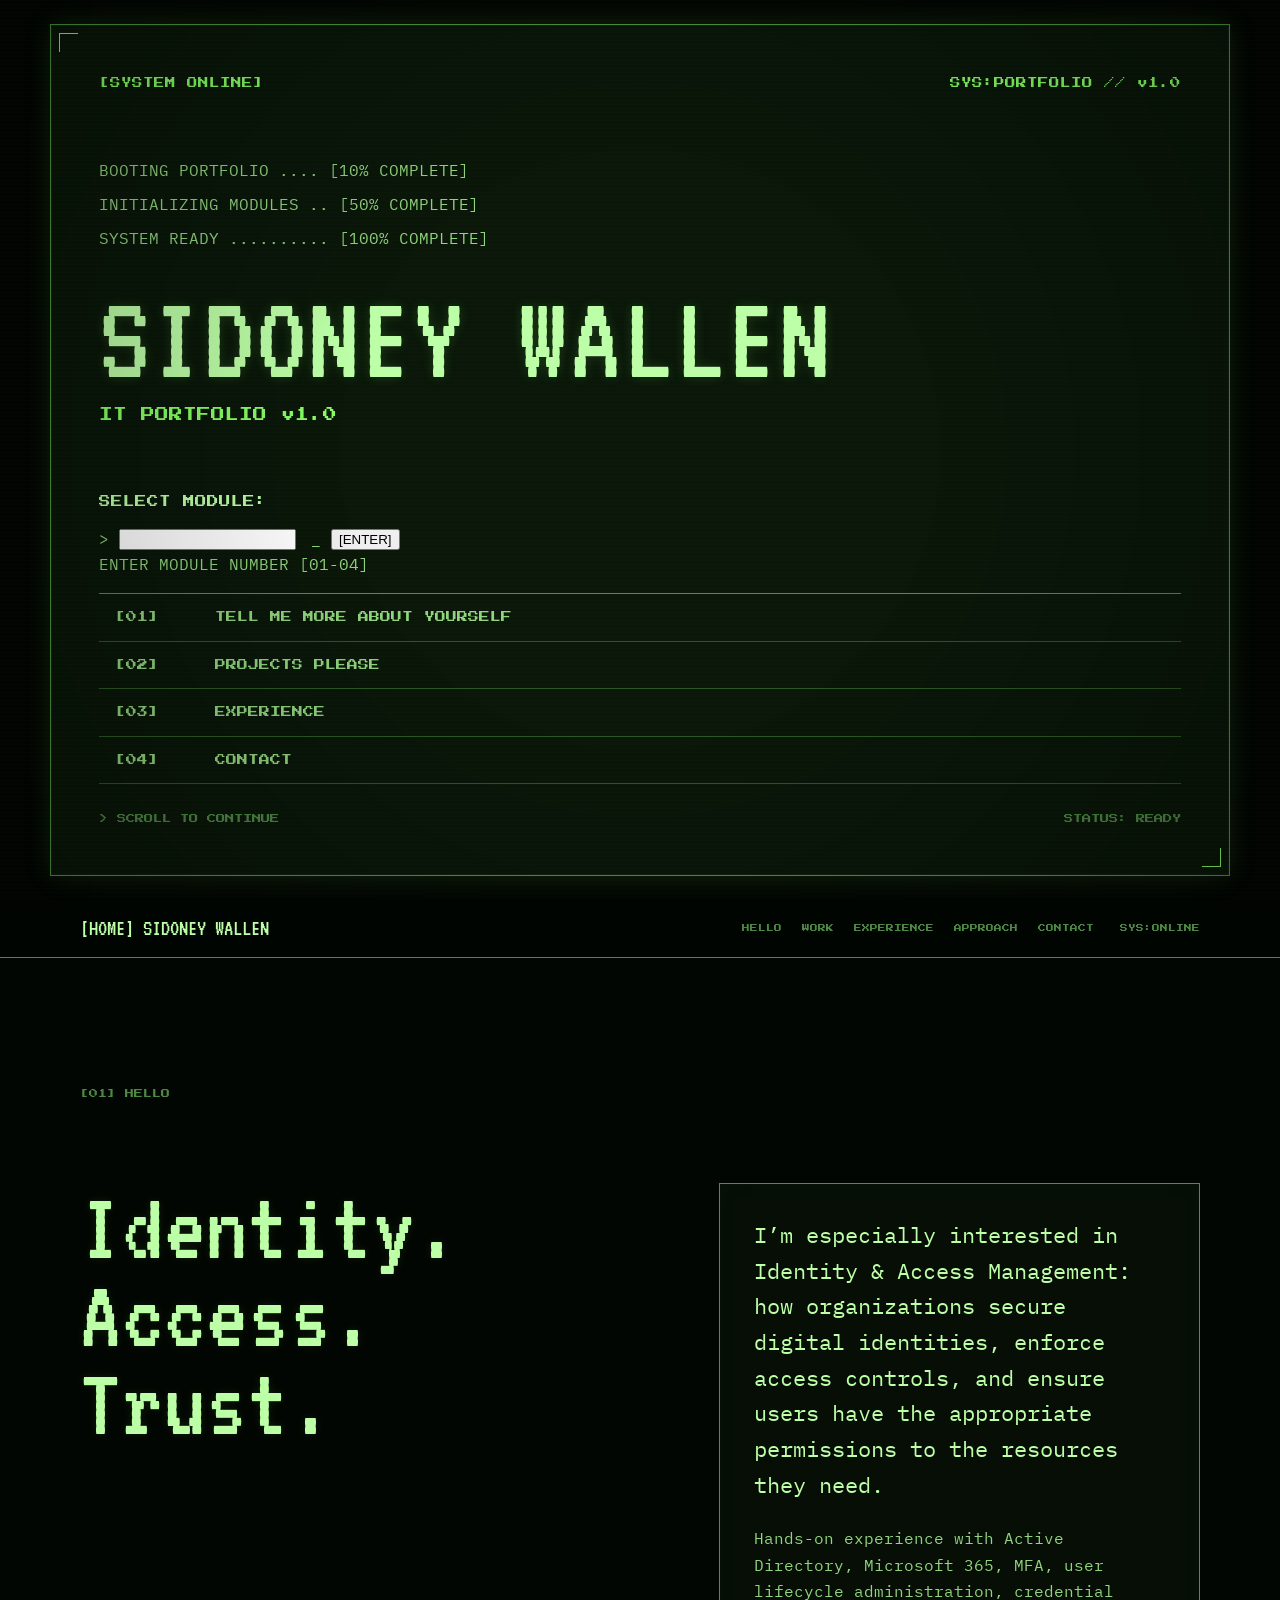
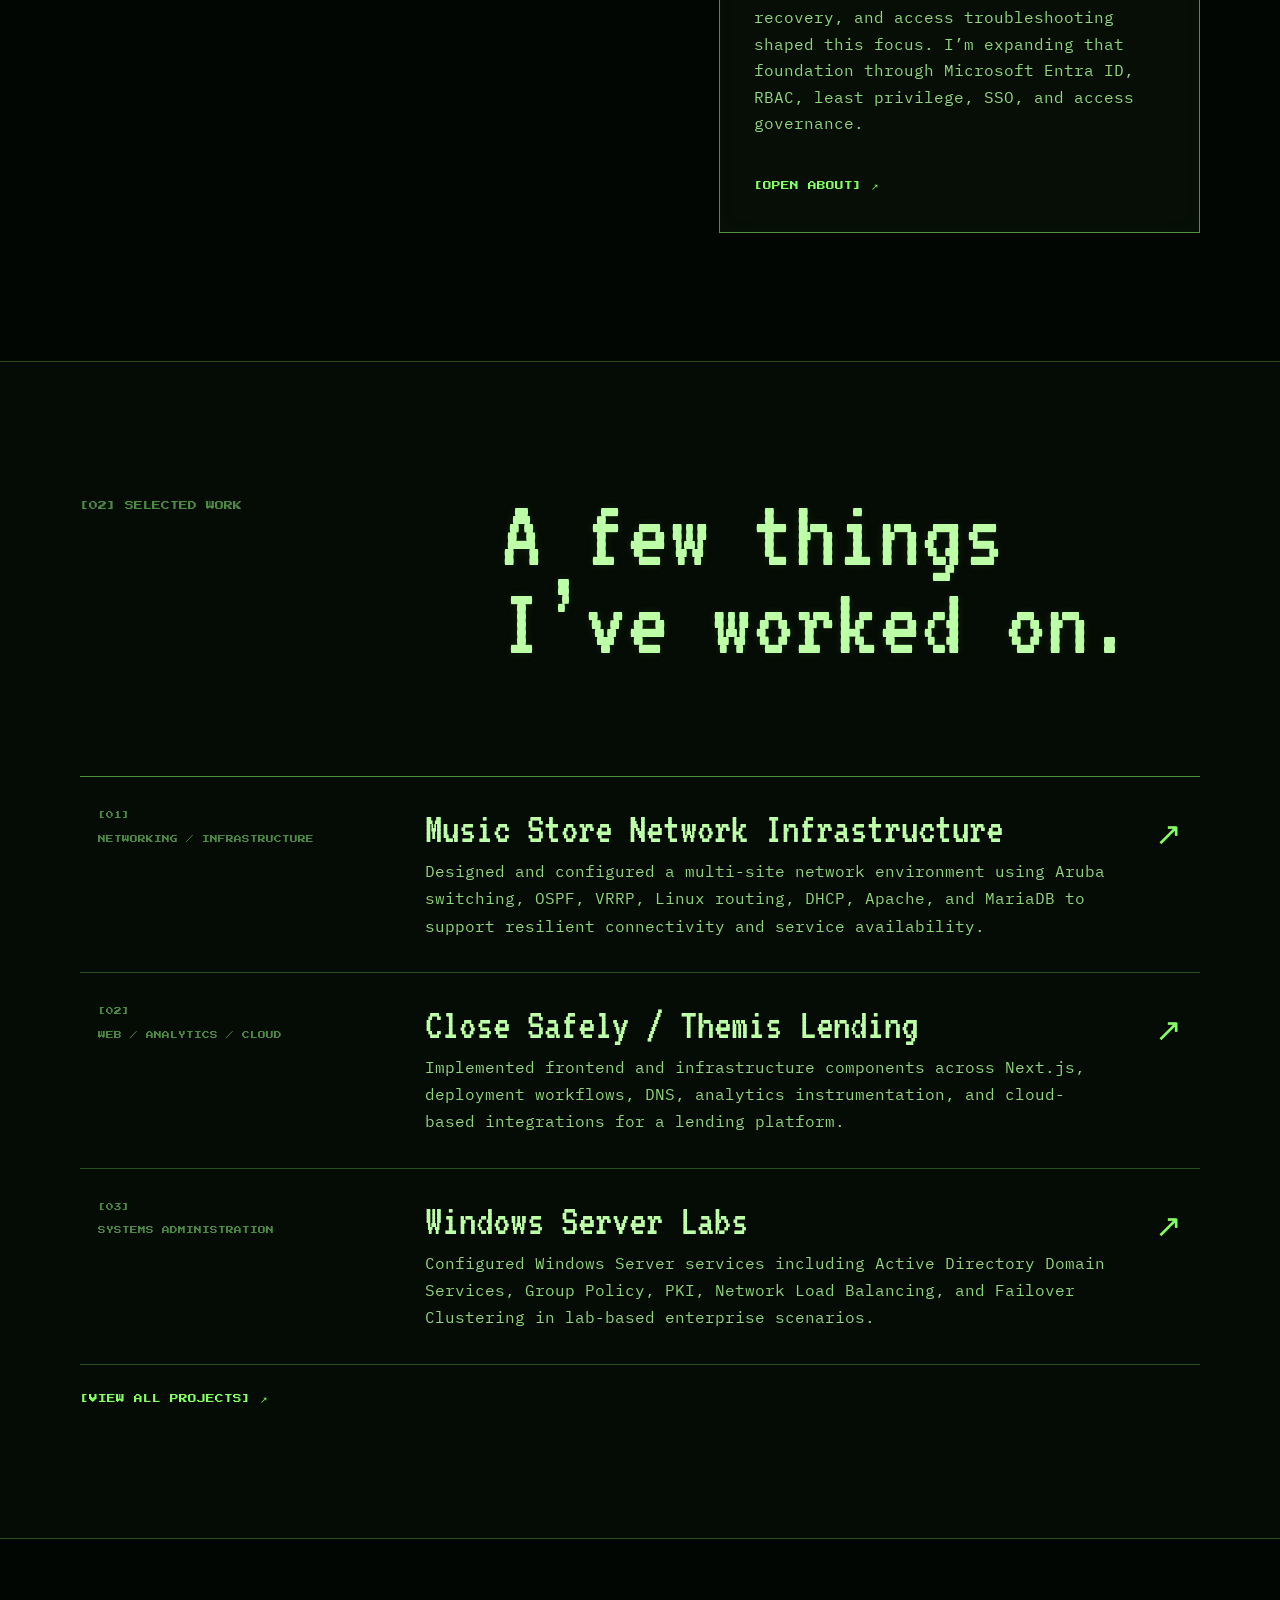
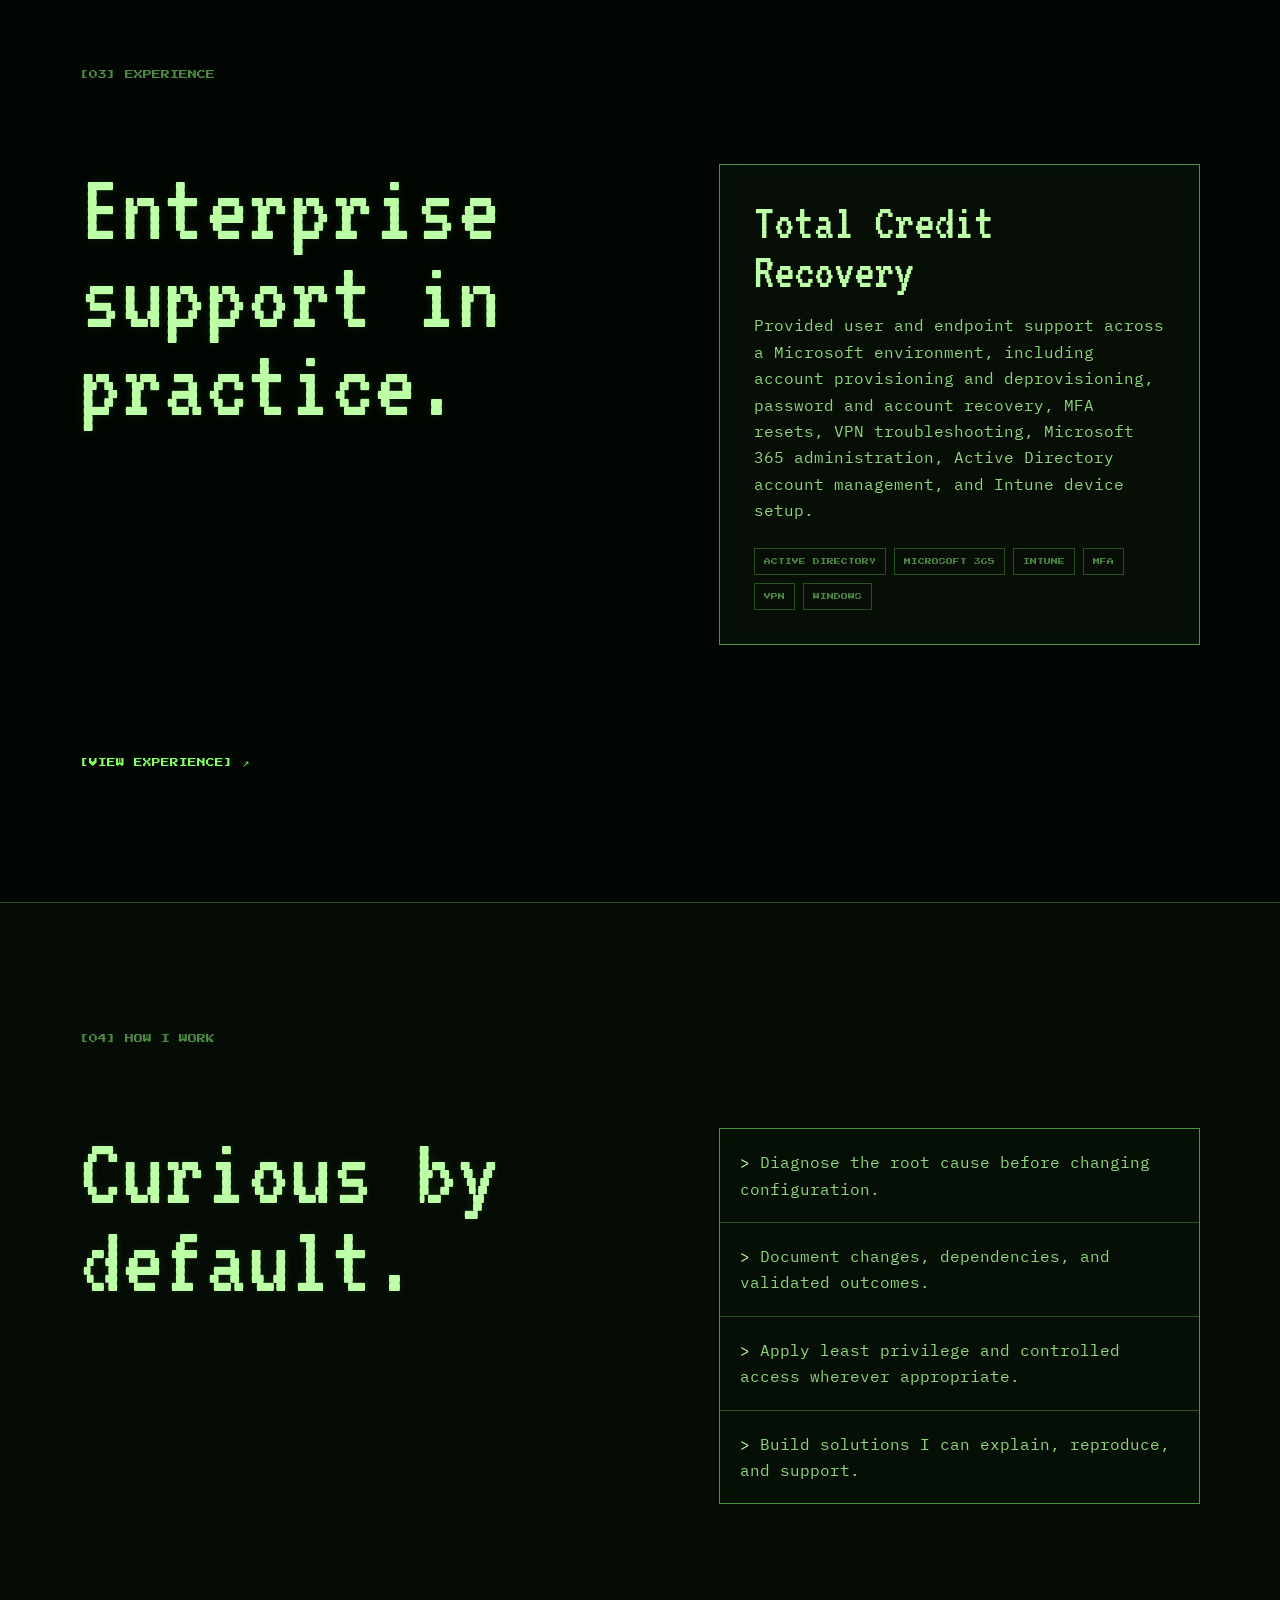
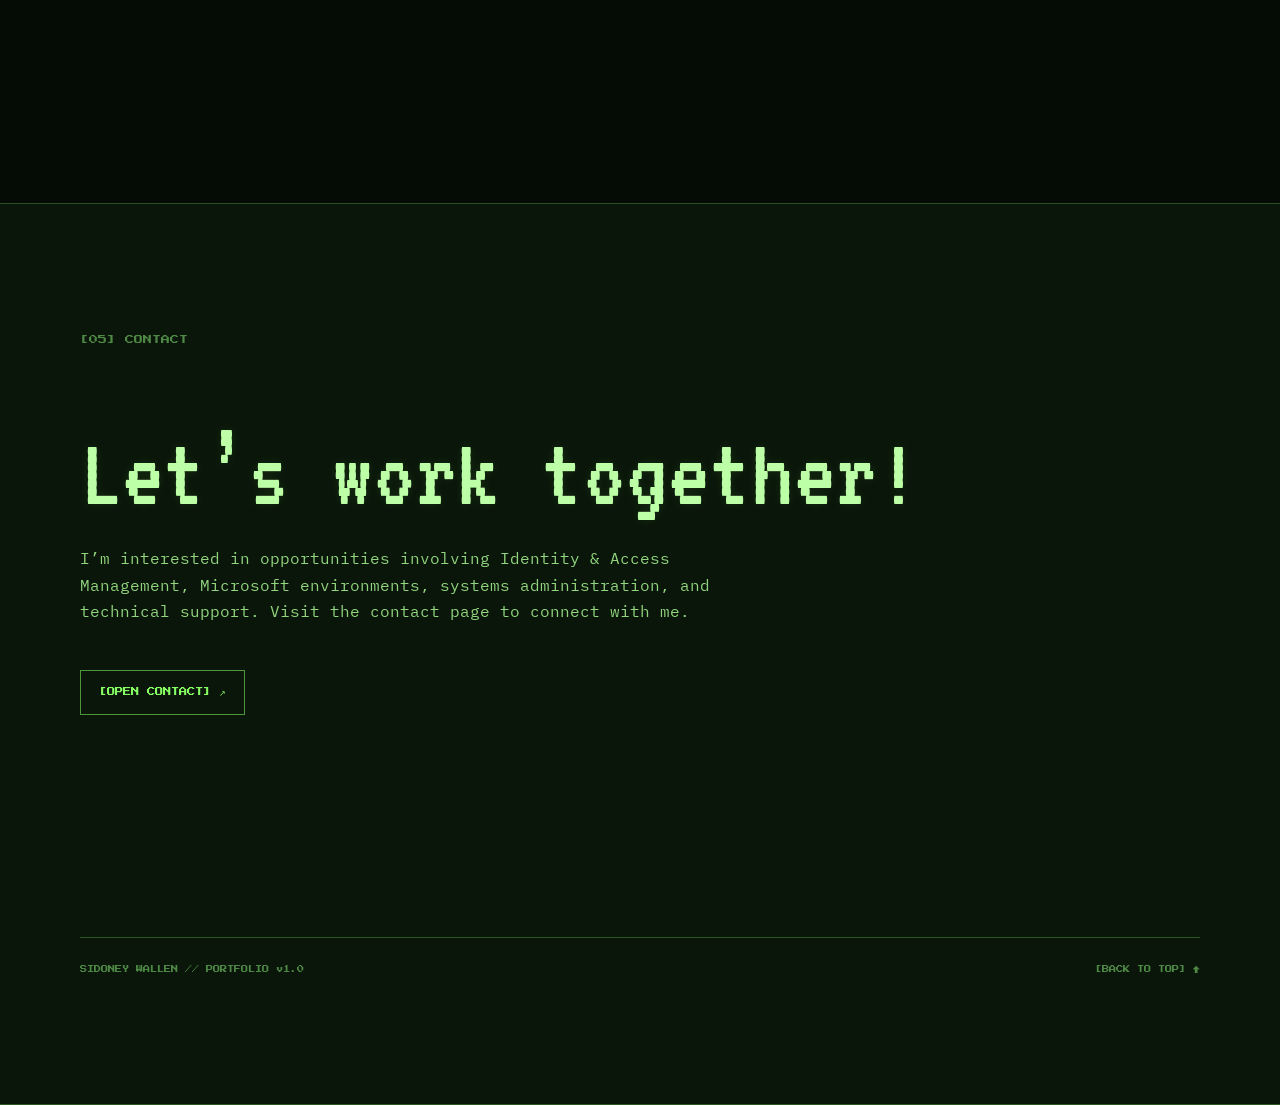
==== commit 914b4efe: "Add typed terminal module selector" ====
--- a/index.html
+++ b/index.html
@@ -30,7 +30,29 @@
           </div>
 
           <div class="terminal-menu boot-line boot-5">
-            <p class="terminal-prompt">SELECT MODULE:<span class="terminal-cursor" aria-hidden="true">_</span></p>
+            <p class="terminal-prompt">SELECT MODULE:</p>
+
+            <form class="terminal-command" id="module-form" autocomplete="off">
+              <label for="module-input" class="terminal-command-label">&gt;</label>
+              <input
+                id="module-input"
+                class="terminal-command-input"
+                name="module"
+                type="text"
+                inputmode="numeric"
+                pattern="[0-9]*"
+                maxlength="2"
+                aria-describedby="module-feedback"
+                aria-label="Enter module number 1 through 4"
+                spellcheck="false"
+              />
+              <span class="terminal-cursor command-cursor" aria-hidden="true">_</span>
+              <button class="terminal-enter" type="submit">[ENTER]</button>
+            </form>
+
+            <p class="terminal-feedback" id="module-feedback" aria-live="polite">
+              ENTER MODULE NUMBER [01-04]
+            </p>
 
             <nav class="terminal-options" aria-label="Portfolio navigation">
               <a href="about.html"><span>[01]</span> TELL ME MORE ABOUT YOURSELF</a>
--- a/styles.css
+++ b/styles.css
@@ -1,56 +1,74 @@
+@import url('https://fonts.googleapis.com/css2?family=IBM+Plex+Mono:wght@400;500;600&family=Press+Start+2P&family=VT323&display=swap');
+
 :root {
-  --ink: #151515;
-  --paper: #f5f2ec;
-  --warm: #e8e2d8;
-  --white: #fffdf9;
-  --muted: #73706a;
-  --line: rgba(21, 21, 21, 0.16);
-  --line-light: rgba(255, 253, 249, 0.18);
+  --bg: #020602;
+  --bg-soft: #050b05;
+  --panel: #071107;
+  --panel-2: #0a160a;
+  --green: #86ff63;
+  --green-bright: #bdffa7;
+  --green-soft: #91d57e;
+  --green-dim: #4d8844;
+  --line: rgba(134, 255, 99, 0.28);
+  --line-strong: rgba(134, 255, 99, 0.55);
+  --glow: rgba(134, 255, 99, 0.14);
   --max-width: 1120px;
   --landing-y: 0px;
   --landing-progress: 0;
-}
-
-* {
-  box-sizing: border-box;
-}
+  --font-ui: "Press Start 2P", monospace;
+  --font-display: "VT323", monospace;
+  --font-body: "IBM Plex Mono", monospace;
+}
+
+* { box-sizing: border-box; }
 
 html {
   scroll-behavior: smooth;
+  background: var(--bg);
 }
 
 body {
   margin: 0;
-  color: var(--ink);
-  background: var(--paper);
-  font-family: "DM Sans", system-ui, -apple-system, BlinkMacSystemFont, "Segoe UI", sans-serif;
-}
-
-a {
-  color: inherit;
-}
-
-button,
-a {
-  -webkit-tap-highlight-color: transparent;
-}
-
-h1,
-h2,
-h3,
-p {
-  margin-top: 0;
-}
-
-/* HOME / LANDING */
-
-.home-page {
-  overflow-x: hidden;
-}
-
-.home-shell {
-  position: relative;
-}
+  color: var(--green-soft);
+  background: var(--bg);
+  font-family: var(--font-body);
+  line-height: 1.65;
+}
+
+body::before,
+body::after {
+  content: "";
+  position: fixed;
+  inset: 0;
+  pointer-events: none;
+  z-index: 9999;
+}
+
+body::before {
+  background: radial-gradient(circle at center, transparent 38%, rgba(0, 0, 0, 0.48) 100%);
+  opacity: .65;
+}
+
+body::after {
+  background: repeating-linear-gradient(
+    to bottom,
+    rgba(255,255,255,.022) 0,
+    rgba(255,255,255,.022) 1px,
+    transparent 1px,
+    transparent 4px
+  );
+  opacity: .42;
+}
+
+a { color: inherit; }
+button, a { -webkit-tap-highlight-color: transparent; }
+h1, h2, h3, p { margin-top: 0; }
+::selection { color: var(--bg); background: var(--green); }
+
+/* BOOT SCREEN */
+
+.home-page { overflow-x: hidden; }
+.home-shell { position: relative; }
 
 .landing {
   position: fixed;
@@ -60,483 +78,695 @@
   display: grid;
   place-items: center;
   overflow: hidden;
-  background: var(--paper);
+  background: var(--bg);
+  transform: translate3d(0, var(--landing-y), 0);
+  opacity: calc(1 - (var(--landing-progress) * .06));
+  will-change: transform, opacity;
+}
+
+.landing-inner {
+  width: min(calc(100% - 40px), 1180px);
+  min-height: 100svh;
+  display: flex;
+  align-items: center;
+  padding: 24px 0;
+}
+
+.terminal-frame {
+  position: relative;
+  width: 100%;
+  min-height: calc(100svh - 48px);
+  display: flex;
+  flex-direction: column;
+  gap: clamp(22px, 3vh, 34px);
+  padding: clamp(24px, 4vw, 48px);
+  border: 1px solid var(--line-strong);
+  background: linear-gradient(rgba(134,255,99,.025), rgba(134,255,99,.025)), var(--panel);
+  box-shadow: inset 0 0 0 1px rgba(134,255,99,.05), 0 0 26px var(--glow);
+}
+
+.terminal-frame::before,
+.terminal-frame::after {
+  content: "";
+  position: absolute;
+  width: 18px;
+  height: 18px;
+}
+
+.terminal-frame::before {
+  top: 8px;
+  left: 8px;
+  border-top: 1px solid var(--green);
+  border-left: 1px solid var(--green);
+}
+
+.terminal-frame::after {
+  right: 8px;
+  bottom: 8px;
+  border-right: 1px solid var(--green);
+  border-bottom: 1px solid var(--green);
+}
+
+.terminal-topline,
+.terminal-version,
+.terminal-prompt,
+.terminal-footer,
+.section-index,
+.nav-status,
+.page-kicker,
+.project-type,
+.project-year,
+.home-link,
+.top-nav a,
+.project-index-number {
+  font-family: var(--font-ui);
+}
+
+.terminal-topline {
+  display: flex;
+  justify-content: space-between;
+  gap: 20px;
+  color: var(--green);
+  font-family: var(--font-ui);
+  font-size: clamp(.52rem, 1vw, .66rem);
+  line-height: 1.8;
+}
+
+.boot-sequence {
+  margin-top: auto;
+  color: var(--green-soft);
+  font-size: clamp(.78rem, 1.35vw, 1rem);
+}
+
+.boot-sequence p { margin-bottom: 8px; }
+
+.boot-line {
+  opacity: 0;
+  animation: bootIn .16s steps(2,end) forwards;
+}
+
+.boot-1 { animation-delay: .08s; }
+.boot-2 { animation-delay: .34s; }
+.boot-3 { animation-delay: .62s; }
+.boot-4 { animation-delay: .92s; }
+.boot-5 { animation-delay: 1.18s; }
+
+@keyframes bootIn { to { opacity: 1; } }
+
+.terminal-title h1 {
+  margin: 0;
+  color: var(--green-bright);
+  font-family: var(--font-display);
+  font-size: clamp(4rem, 10vw, 8.5rem);
+  font-weight: 400;
+  line-height: .82;
+  letter-spacing: .01em;
+  text-shadow: 0 0 12px rgba(134,255,99,.16);
+}
+
+.terminal-title p {
+  margin: 12px 0 0;
+  color: var(--green);
+  font-family: var(--font-ui);
+  font-size: clamp(.62rem, 1.3vw, .86rem);
+  line-height: 1.7;
+}
+
+.terminal-menu {
+  margin-top: auto;
+}
+
+.terminal-prompt {
+  margin-bottom: 14px;
+  color: var(--green-bright);
+  font-size: clamp(.58rem, 1.1vw, .72rem);
+}
+
+.terminal-cursor {
+  display: inline-block;
+  margin-left: 5px;
+  animation: blink 1s steps(1,end) infinite;
+}
+
+@keyframes blink { 50% { opacity: 0; } }
+
+.terminal-options {
+  display: grid;
+  border-top: 1px solid var(--line-strong);
+}
+
+.terminal-options a {
+  display: grid;
+  grid-template-columns: 82px 1fr;
+  gap: 18px;
+  align-items: center;
+  padding: 14px 16px;
   border-bottom: 1px solid var(--line);
-  transform: translate3d(0, var(--landing-y), 0);
-  opacity: calc(1 - (var(--landing-progress) * 0.08));
-  will-change: transform, opacity;
-}
-
-.landing-inner {
-  width: min(calc(100% - 48px), var(--max-width));
-  min-height: 100svh;
-  display: grid;
-  grid-template-rows: auto 1fr auto auto;
-  padding: 32px 0 28px;
-}
-
-.landing-header {
-  display: flex;
-  align-items: center;
+  color: var(--green-soft);
+  font-family: var(--font-ui);
+  font-size: clamp(.54rem, 1vw, .68rem);
+  line-height: 1.7;
+  text-decoration: none;
+}
+
+.terminal-options a:hover,
+.terminal-options a:focus-visible {
+  color: var(--bg);
+  background: var(--green);
+  outline: none;
+  box-shadow: 0 0 16px var(--glow);
+}
+
+.terminal-options a span { color: inherit; }
+
+.terminal-footer {
+  display: flex;
   justify-content: space-between;
-  gap: 24px;
-  font-size: 0.74rem;
-  font-weight: 600;
-  letter-spacing: 0.12em;
-  text-transform: uppercase;
-}
-
-.small-intro {
-  margin: 0;
-  color: var(--muted);
-}
-
-.small-intro span {
-  color: var(--ink);
-}
-
-.landing-label {
-  margin: 0;
-  color: var(--muted);
-}
-
-.landing-copy {
-  align-self: center;
-  padding: clamp(54px, 9vh, 110px) 0 clamp(34px, 6vh, 70px);
-}
-
-.eyebrow {
-  margin: 0 0 18px;
-  color: var(--muted);
-  font-size: 0.76rem;
-  font-weight: 600;
-  letter-spacing: 0.14em;
-  text-transform: uppercase;
-}
-
-h1 {
-  max-width: 920px;
-  margin-bottom: 0;
-  font-family: "Playfair Display", Georgia, serif;
-  font-size: clamp(4rem, 9.5vw, 8.7rem);
-  font-weight: 600;
-  line-height: 0.91;
-  letter-spacing: -0.058em;
-}
-
-.choice-grid {
-  display: grid;
-  grid-template-columns: repeat(2, minmax(0, 1fr));
-  border-top: 1px solid var(--line);
-}
-
-.choice-button {
-  min-height: 94px;
-  display: grid;
-  grid-template-columns: 42px 1fr auto;
-  align-items: center;
-  gap: 14px;
-  padding: 18px 26px 18px 0;
-  border-bottom: 1px solid var(--line);
-  text-decoration: none;
-  transition:
-    background 180ms ease,
-    padding-left 180ms ease,
-    padding-right 180ms ease;
-}
-
-.choice-button:nth-child(odd) {
-  border-right: 1px solid var(--line);
-  padding-right: 30px;
-}
-
-.choice-button:nth-child(even) {
-  padding-left: 30px;
-}
-
-.choice-button:hover,
-.choice-button:focus-visible {
-  background: var(--warm);
-  outline: none;
-}
-
-.choice-button:nth-child(odd):hover,
-.choice-button:nth-child(odd):focus-visible {
-  padding-left: 12px;
-  padding-right: 18px;
-}
-
-.choice-button:nth-child(even):hover,
-.choice-button:nth-child(even):focus-visible {
-  padding-left: 42px;
-  padding-right: 14px;
-}
-
-.choice-number {
-  color: var(--muted);
-  font-size: 0.74rem;
-}
-
-.choice-label {
-  font-size: clamp(1rem, 1.65vw, 1.2rem);
-  font-weight: 500;
-}
-
-.arrow {
-  transform: translateY(-1px);
-  font-size: 1.15rem;
-  transition: transform 180ms ease;
-}
-
-.choice-button:hover .arrow,
-.choice-button:focus-visible .arrow {
-  transform: translate(3px, -4px);
-}
-
-.scroll-cue {
-  display: flex;
-  align-items: center;
-  gap: 12px;
-  padding-top: 20px;
-  color: var(--muted);
-  font-size: 0.68rem;
-  letter-spacing: 0.14em;
-  text-transform: uppercase;
-}
-
-.scroll-line {
-  width: 58px;
-  height: 1px;
-  background: var(--line);
-}
-
-.scroll-arrow {
-  animation: float-down 1.8s ease-in-out infinite;
-}
-
-@keyframes float-down {
-  0%,
-  100% {
-    transform: translateY(0);
-  }
-
-  50% {
-    transform: translateY(5px);
-  }
-}
-
-.home-page.is-revealed .landing {
-  pointer-events: none;
-}
-
-.landing-spacer {
-  height: 100svh;
-}
-
-/* GUIDED STORY */
+  gap: 20px;
+  color: var(--green-dim);
+  font-size: clamp(.48rem, .9vw, .58rem);
+  line-height: 1.7;
+}
+
+.home-page.is-revealed .landing { pointer-events: none; }
+.landing-spacer { height: 100svh; }
+
+/* GUIDED HOME */
 
 .story {
   position: relative;
   z-index: 5;
-  background: var(--paper);
+  background: var(--bg);
 }
 
 .story-nav {
   position: sticky;
   top: 0;
   z-index: 15;
-  width: 100%;
   min-height: 58px;
   display: flex;
   align-items: center;
-  justify-content: space-between;
-  gap: 28px;
-  padding: 0 max(24px, calc((100vw - var(--max-width)) / 2));
-  background: rgba(245, 242, 236, 0.94);
-  border-bottom: 1px solid var(--line);
-  backdrop-filter: blur(12px);
+  gap: 26px;
+  padding: 0 max(20px, calc((100vw - var(--max-width)) / 2));
+  color: var(--green);
+  background: rgba(2,6,2,.94);
+  border-bottom: 1px solid var(--line-strong);
+  backdrop-filter: blur(8px);
 }
 
 .story-brand {
-  font-family: "Playfair Display", Georgia, serif;
-  font-size: 1rem;
-  font-weight: 600;
+  margin-right: auto;
+  color: var(--green-bright);
+  font-family: var(--font-display);
+  font-size: 1.45rem;
   text-decoration: none;
 }
 
 .story-nav-links {
   display: flex;
-  gap: 22px;
-}
-
-.story-nav-links a {
-  color: var(--muted);
-  font-size: 0.78rem;
+  gap: 20px;
+}
+
+.story-nav-links a,
+.nav-status {
+  color: var(--green-dim);
+  font-family: var(--font-ui);
+  font-size: .48rem;
   text-decoration: none;
 }
 
 .story-nav-links a:hover,
 .story-nav-links a:focus-visible {
-  color: var(--ink);
+  color: var(--green-bright);
 }
 
 .story-section {
   min-height: 100svh;
   scroll-margin-top: 58px;
+  border-bottom: 1px solid var(--line);
+  background: var(--bg);
+}
+
+.story-work,
+.story-approach {
+  background: var(--bg-soft);
+}
+
+.story-contact {
+  background: var(--panel-2);
 }
 
 .section-wrap {
   width: min(calc(100% - 48px), var(--max-width));
   min-height: 100svh;
   margin: 0 auto;
-  padding: clamp(90px, 11vw, 160px) 0;
+  padding: clamp(82px, 10vw, 145px) 0;
 }
 
 .section-index {
-  margin-bottom: clamp(44px, 7vw, 88px);
-  color: var(--muted);
-  font-size: 0.72rem;
-  font-weight: 600;
-  letter-spacing: 0.15em;
-}
-
-.light-index {
-  color: rgba(255, 253, 249, 0.48);
+  margin-bottom: clamp(42px, 7vw, 82px);
+  color: var(--green-dim);
+  font-size: .56rem;
+  line-height: 1.7;
 }
 
 .story-title {
   margin: 0;
-  font-family: "Playfair Display", Georgia, serif;
-  font-size: clamp(3.1rem, 7vw, 7rem);
-  font-weight: 600;
-  line-height: 0.95;
-  letter-spacing: -0.05em;
-}
-
-.light-title {
-  color: var(--white);
-}
-
-.story-intro-grid {
+  color: var(--green-bright);
+  font-family: var(--font-display);
+  font-size: clamp(4rem, 8vw, 7.8rem);
+  font-weight: 400;
+  line-height: .86;
+  letter-spacing: .01em;
+  text-shadow: 0 0 10px rgba(134,255,99,.1);
+}
+
+.story-intro-grid,
+.experience-grid,
+.approach-grid {
   display: grid;
-  grid-template-columns: minmax(0, 1.15fr) minmax(300px, 0.85fr);
-  gap: clamp(48px, 9vw, 120px);
-  align-items: end;
-}
-
-.story-copy-column {
-  padding-bottom: 6px;
+  grid-template-columns: 1fr .92fr;
+  gap: clamp(50px, 9vw, 120px);
+  align-items: start;
+}
+
+.terminal-panel {
+  border: 1px solid var(--line-strong);
+  background: rgba(7,17,7,.72);
+  padding: clamp(22px, 3vw, 34px);
+  box-shadow: inset 0 0 22px rgba(134,255,99,.025);
 }
 
 .story-lead {
   margin-bottom: 22px;
-  font-size: clamp(1.25rem, 2.2vw, 1.8rem);
-  line-height: 1.5;
-}
-
-.story-body {
-  max-width: 650px;
-  color: var(--muted);
-  font-size: 1rem;
-  line-height: 1.75;
+  color: var(--green-bright);
+  font-size: clamp(1.05rem, 1.8vw, 1.35rem);
+  line-height: 1.65;
+}
+
+.story-body,
+.project-main p,
+.experience-card > p,
+.project-summary,
+.project-details-grid p,
+.lead,
+.placeholder-block p,
+.projects-next > p:last-child {
+  color: var(--green-soft);
 }
 
 .story-link {
   display: inline-block;
-  margin-top: 28px;
-  font-weight: 500;
-  text-decoration: underline;
-  text-underline-offset: 6px;
-}
-
-.dark-link {
-  text-decoration-color: rgba(21, 21, 21, 0.3);
-}
-
-.light-link {
-  color: var(--white);
-  text-decoration-color: rgba(255, 253, 249, 0.42);
-}
-
-
-.story-work,
-.story-approach {
-  background: var(--ink);
-  color: var(--white);
+  margin-top: 26px;
+  color: var(--green);
+  font-family: var(--font-ui);
+  font-size: .54rem;
+  line-height: 1.8;
+  text-decoration: none;
+}
+
+.story-link:hover,
+.story-link:focus-visible {
+  color: var(--green-bright);
+  text-shadow: 0 0 8px var(--glow);
 }
 
 .section-heading {
   display: grid;
-  grid-template-columns: 0.7fr 1.3fr;
-  gap: 48px;
-  margin-bottom: clamp(70px, 10vw, 130px);
-}
-
-.section-heading .section-index {
-  margin: 10px 0 0;
-}
+  grid-template-columns: .7fr 1.3fr;
+  gap: 44px;
+  margin-bottom: clamp(64px, 9vw, 110px);
+}
+
+.section-heading .section-index { margin: 8px 0 0; }
 
 .project-list {
-  border-top: 1px solid var(--line-light);
+  border-top: 1px solid var(--line-strong);
 }
 
 .project-row {
   display: grid;
-  grid-template-columns: 0.72fr 1.7fr auto;
-  gap: 34px;
+  grid-template-columns: .72fr 1.7fr auto;
+  gap: 30px;
   align-items: start;
-  padding: 34px 0;
-  border-bottom: 1px solid var(--line-light);
+  padding: 32px 18px;
+  border-bottom: 1px solid var(--line);
+  transition: background .15s ease;
+}
+
+.project-row:hover {
+  background: rgba(134,255,99,.035);
 }
 
 .project-meta {
   display: flex;
   flex-direction: column;
   gap: 10px;
-  color: rgba(255, 253, 249, 0.45);
-  font-size: 0.75rem;
+  color: var(--green-dim);
+  font-family: var(--font-ui);
+  font-size: .48rem;
+  line-height: 1.8;
+}
+
+.project-main h3,
+.experience-card h3,
+.projects-next h2,
+.project-index-heading h2,
+.placeholder-block h2 {
+  color: var(--green-bright);
+  font-family: var(--font-display);
+  font-weight: 400;
 }
 
 .project-main h3 {
-  margin-bottom: 10px;
-  font-family: "Playfair Display", Georgia, serif;
-  font-size: clamp(1.65rem, 3vw, 2.7rem);
-  font-weight: 600;
+  margin-bottom: 8px;
+  font-size: clamp(2rem, 3.4vw, 3.2rem);
+  line-height: .95;
 }
 
 .project-main p {
   max-width: 680px;
   margin-bottom: 0;
-  color: rgba(255, 253, 249, 0.64);
   line-height: 1.7;
 }
 
 .project-arrow {
-  font-size: 1.5rem;
+  color: var(--green);
+  font-family: var(--font-display);
+  font-size: 2rem;
   text-decoration: none;
-  transition: transform 180ms ease;
 }
 
 .project-arrow:hover,
 .project-arrow:focus-visible {
-  transform: translate(4px, -4px);
-}
-
-.experience-grid {
-  display: grid;
-  grid-template-columns: 1fr 0.9fr;
-  gap: clamp(54px, 10vw, 130px);
-  align-items: start;
-}
-
-
-.experience-card {
-  padding-top: 8px;
-}
-
+  color: var(--green-bright);
+  text-shadow: 0 0 8px var(--glow);
+}
 
 .experience-card h3 {
-  margin-bottom: 18px;
-  font-family: "Playfair Display", Georgia, serif;
-  font-size: clamp(2rem, 3.6vw, 3.4rem);
-  font-weight: 600;
-}
-
-.experience-card > p {
-  color: var(--muted);
-  line-height: 1.75;
-}
-
-.skill-cloud {
+  margin-bottom: 16px;
+  font-size: clamp(2.2rem, 4vw, 3.7rem);
+  line-height: .95;
+}
+
+.skill-cloud,
+.project-tags {
   display: flex;
   flex-wrap: wrap;
-  gap: 9px;
-  margin-top: 26px;
-}
-
-.skill-cloud span {
-  padding: 9px 12px;
+  gap: 8px;
+  margin-top: 24px;
+}
+
+.skill-cloud span,
+.project-tags span {
+  padding: 7px 9px;
+  color: var(--green-dim);
   border: 1px solid var(--line);
-  border-radius: 999px;
-  color: var(--muted);
-  font-size: 0.78rem;
+  border-radius: 0;
+  font-family: var(--font-ui);
+  font-size: .43rem;
+  line-height: 1.6;
 }
 
 .story-experience .story-link {
-  margin-top: clamp(72px, 10vw, 130px);
-}
-
-.approach-grid {
-  display: grid;
-  grid-template-columns: 1fr 0.92fr;
-  gap: clamp(70px, 12vw, 150px);
+  margin-top: clamp(64px, 9vw, 110px);
 }
 
 .principles {
-  border-top: 1px solid var(--line-light);
+  padding: 0;
 }
 
 .principles p {
   margin: 0;
-  padding: 24px 0;
-  border-bottom: 1px solid var(--line-light);
-  color: rgba(255, 253, 249, 0.74);
-  font-size: clamp(1.08rem, 2vw, 1.4rem);
-  line-height: 1.5;
-}
-
-.story-contact {
-  background: var(--warm);
-}
+  padding: 20px;
+  color: var(--green-soft);
+  border-bottom: 1px solid var(--line);
+  font-size: 1rem;
+}
+
+.principles p:last-child { border-bottom: 0; }
+.principles p span { color: var(--green-bright); }
 
 .contact-wrap {
   display: grid;
   grid-template-rows: auto 1fr auto;
 }
 
-.contact-title {
-  max-width: 850px;
-}
+.contact-title { max-width: 850px; }
 
 .contact-copy {
+  max-width: 680px;
+  margin-top: 28px;
+}
+
+.contact-button {
+  display: inline-block;
   margin-top: 30px;
-}
-
-.contact-button {
-  display: inline-flex;
-  align-items: center;
-  gap: 26px;
-  margin-top: 34px;
-  padding: 16px 22px;
-  border: 1px solid var(--ink);
+  padding: 14px 18px;
+  color: var(--green);
+  border: 1px solid var(--line-strong);
+  font-family: var(--font-ui);
+  font-size: .52rem;
+  line-height: 1.7;
   text-decoration: none;
-  transition: background 180ms ease, color 180ms ease;
 }
 
 .contact-button:hover,
 .contact-button:focus-visible {
-  background: var(--ink);
-  color: var(--white);
+  color: var(--bg);
+  background: var(--green);
 }
 
 .home-footer {
   display: flex;
   justify-content: space-between;
   gap: 24px;
-  padding-top: 30px;
+  padding-top: 26px;
+  color: var(--green-dim);
   border-top: 1px solid var(--line);
-  color: var(--muted);
-  font-size: 0.78rem;
-}
-
-.home-footer a {
+  font-family: var(--font-ui);
+  font-size: .45rem;
+  line-height: 1.7;
+}
+
+.home-footer a { text-decoration: none; }
+
+/* INNER PAGES */
+
+.page-shell {
+  min-height: 100vh;
+  color: var(--green-soft);
+  background: var(--bg);
+}
+
+.site-header {
+  width: min(calc(100% - 40px), var(--max-width));
+  margin: 0 auto;
+  display: flex;
+  justify-content: space-between;
+  align-items: center;
+  gap: 24px;
+  padding: 22px 0;
+  border-bottom: 1px solid var(--line-strong);
+}
+
+.site-identity {
+  display: flex;
+  align-items: center;
+  gap: 18px;
+}
+
+.home-link {
+  color: var(--green-dim);
+  font-size: .48rem;
+  line-height: 1.7;
   text-decoration: none;
 }
+
+.brand {
+  color: var(--green-bright);
+  font-family: var(--font-display);
+  font-size: 1.55rem;
+  text-decoration: none;
+}
+
+.top-nav {
+  display: flex;
+  flex-wrap: wrap;
+  gap: 18px;
+}
+
+.top-nav a {
+  color: var(--green-dim);
+  font-size: .46rem;
+  line-height: 1.7;
+  text-decoration: none;
+}
+
+.home-link:hover,
+.home-link:focus-visible,
+.top-nav a:hover,
+.top-nav a:focus-visible,
+.top-nav a[aria-current="page"] {
+  color: var(--green-bright);
+  text-shadow: 0 0 8px var(--glow);
+}
+
+.page-content {
+  width: min(calc(100% - 40px), var(--max-width));
+  margin: 0 auto;
+  padding: clamp(70px, 9vw, 120px) 0;
+}
+
+.page-kicker {
+  margin-bottom: 18px;
+  color: var(--green-dim);
+  font-size: .52rem;
+  line-height: 1.8;
+}
+
+.page-title {
+  max-width: 900px;
+  margin-bottom: 28px;
+  color: var(--green-bright);
+  font-family: var(--font-display);
+  font-size: clamp(4.5rem, 9vw, 8rem);
+  font-weight: 400;
+  line-height: .82;
+}
+
+.lead {
+  max-width: 760px;
+  font-size: 1rem;
+  line-height: 1.8;
+}
+
+.placeholder-block {
+  margin-top: 60px;
+  padding: 28px;
+  border: 1px solid var(--line);
+  background: var(--panel);
+}
+
+.placeholder-block h2 {
+  margin-bottom: 12px;
+  font-size: 2rem;
+}
+
+/* PROJECTS PAGE */
+
+.projects-content {
+  padding-top: clamp(70px, 8vw, 100px);
+}
+
+.projects-hero {
+  padding-bottom: clamp(64px, 8vw, 100px);
+}
+
+.project-index {
+  border-top: 1px solid var(--line-strong);
+}
+
+.project-index-item {
+  display: grid;
+  grid-template-columns: 80px minmax(0,1fr);
+  gap: 30px;
+  padding: 38px 18px 44px;
+  border-bottom: 1px solid var(--line);
+  transition: background .15s ease;
+}
+
+.project-index-item:hover {
+  background: rgba(134,255,99,.025);
+}
+
+.project-index-number,
+.project-type,
+.project-year {
+  color: var(--green-dim);
+}
+
+.project-index-number {
+  padding-top: 8px;
+  font-size: .48rem;
+}
+
+.project-type,
+.project-year {
+  font-size: .43rem;
+  line-height: 1.8;
+}
+
+.project-index-heading {
+  display: flex;
+  justify-content: space-between;
+  gap: 28px;
+  align-items: flex-start;
+}
+
+.project-index-heading h2 {
+  max-width: 760px;
+  margin-bottom: 0;
+  font-size: clamp(2.5rem, 5vw, 4.6rem);
+  line-height: .9;
+}
+
+.project-summary {
+  max-width: 820px;
+  margin: 24px 0 0;
+  line-height: 1.75;
+}
+
+.project-details {
+  margin-top: 28px;
+  border-top: 1px solid var(--line);
+}
+
+.project-details summary {
+  padding: 16px 0;
+  color: var(--green);
+  cursor: pointer;
+  font-family: var(--font-ui);
+  font-size: .48rem;
+  line-height: 1.8;
+}
+
+.project-details[open] summary {
+  border-bottom: 1px solid var(--line);
+}
+
+.project-details-grid {
+  display: grid;
+  grid-template-columns: .7fr 1.3fr;
+  gap: 42px;
+  padding: 26px 0 4px;
+}
+
+.project-details-grid h3 {
+  margin-bottom: 10px;
+  color: var(--green-bright);
+  font-family: var(--font-ui);
+  font-size: .46rem;
+  line-height: 1.7;
+}
+
+.projects-next {
+  max-width: 780px;
+  padding: clamp(80px, 10vw, 130px) 0 20px;
+}
+
+.projects-next h2 {
+  margin-bottom: 18px;
+  font-size: clamp(3rem, 6vw, 5rem);
+  line-height: .9;
+}
+
+/* REVEALS */
 
 .reveal {
   opacity: 0;
-  transform: translateY(28px);
-  transition: opacity 650ms ease, transform 650ms ease;
+  transform: translateY(20px);
+  transition: opacity .5s ease, transform .5s ease;
 }
 
 .reveal.is-visible {
@@ -544,212 +774,77 @@
   transform: translateY(0);
 }
 
-/* INNER PAGES */
-
-.page-shell {
-  min-height: 100vh;
-  background: var(--paper);
-}
-
-.site-header {
-  width: min(calc(100% - 40px), var(--max-width));
-  margin: 0 auto;
-  display: flex;
-  justify-content: space-between;
-  align-items: center;
-  gap: 24px;
-  padding: 28px 0;
-  border-bottom: 1px solid var(--line);
-}
-
-.site-identity {
-  display: flex;
-  align-items: center;
-  gap: 18px;
-}
-
-.home-link {
-  color: var(--muted);
-  font-size: 0.82rem;
-  font-weight: 600;
-  letter-spacing: 0.04em;
-  text-decoration: none;
-}
-
-.home-link:hover,
-.home-link:focus-visible {
-  color: var(--ink);
-  text-decoration: underline;
-  text-underline-offset: 5px;
-}
-
-.brand {
-  font-family: "Playfair Display", Georgia, serif;
-  font-size: 1.3rem;
-  font-weight: 600;
-  text-decoration: none;
-}
-
-.top-nav {
-  display: flex;
-  flex-wrap: wrap;
-  gap: 20px;
-}
-
-.top-nav a {
-  color: var(--muted);
-  font-size: 0.9rem;
-  text-decoration: none;
-}
-
-.top-nav a:hover,
-.top-nav a:focus-visible {
-  color: var(--ink);
-  text-decoration: underline;
-  text-underline-offset: 5px;
-}
-
-.page-content {
-  width: min(calc(100% - 40px), var(--max-width));
-  margin: 0 auto;
-  padding: clamp(72px, 10vw, 140px) 0;
-}
-
-.page-kicker {
-  margin-bottom: 16px;
-  color: var(--muted);
-  font-size: 0.78rem;
-  font-weight: 600;
-  letter-spacing: 0.12em;
-  text-transform: uppercase;
-}
-
-.page-title {
-  max-width: 850px;
-  margin-bottom: 34px;
-  font-family: "Playfair Display", Georgia, serif;
-  font-size: clamp(3.5rem, 8vw, 7.4rem);
-  line-height: 0.95;
-  letter-spacing: -0.05em;
-}
-
-.lead {
-  max-width: 720px;
-  color: var(--muted);
-  font-size: clamp(1.05rem, 2vw, 1.25rem);
-  line-height: 1.8;
-}
-
-.placeholder-block {
-  margin-top: 64px;
-  padding-top: 24px;
-  border-top: 1px solid var(--line);
-}
-
-.placeholder-block h2 {
-  font-size: 1.2rem;
-  font-weight: 600;
-}
-
-.placeholder-block p {
-  max-width: 660px;
-  color: var(--muted);
-  line-height: 1.7;
-}
+/* RESPONSIVE */
 
 @media (max-width: 820px) {
+  body::after { opacity: .25; }
+
   .landing-inner {
-    width: min(calc(100% - 32px), var(--max-width));
-    padding: 22px 0 20px;
-  }
-
-  .landing-header {
+    width: min(calc(100% - 24px), 1180px);
+    padding: 12px 0;
+  }
+
+  .terminal-frame {
+    min-height: calc(100svh - 24px);
+    padding: 22px 16px;
+    gap: 20px;
+  }
+
+  .terminal-topline,
+  .terminal-footer {
     align-items: flex-start;
-  }
-
-  .landing-label {
+    flex-direction: column;
+    gap: 5px;
+  }
+
+  .boot-sequence {
+    font-size: .72rem;
+  }
+
+  .terminal-title h1 {
+    font-size: clamp(3.5rem, 17vw, 6rem);
+  }
+
+  .terminal-options a {
+    grid-template-columns: 1fr;
+    gap: 4px;
+    padding: 13px 10px;
+  }
+
+  .story-nav {
+    padding: 0 14px;
+  }
+
+  .story-nav-links,
+  .nav-status {
     display: none;
   }
 
-  .landing-copy {
-    padding: 44px 0 28px;
-  }
-
-  h1 {
-    font-size: clamp(3.6rem, 18vw, 6rem);
-  }
-
-  .choice-grid {
+  .section-wrap {
+    width: min(calc(100% - 28px), var(--max-width));
+    padding: 76px 0;
+  }
+
+  .story-intro-grid,
+  .experience-grid,
+  .approach-grid,
+  .section-heading {
     grid-template-columns: 1fr;
-  }
-
-  .choice-button,
-  .choice-button:nth-child(odd),
-  .choice-button:nth-child(even) {
-    min-height: 74px;
-    padding: 14px 0;
-    border-right: 0;
-  }
-
-  .choice-button:nth-child(odd):hover,
-  .choice-button:nth-child(odd):focus-visible,
-  .choice-button:nth-child(even):hover,
-  .choice-button:nth-child(even):focus-visible {
-    padding-left: 8px;
-    padding-right: 0;
-  }
-
-  .choice-number {
-    font-size: 0.68rem;
-  }
-
-  .scroll-cue {
-    padding-top: 14px;
-  }
-
-  .story-nav {
-    align-items: center;
-    padding: 0 16px;
-  }
-
-  .story-nav-links {
-    display: none;
-  }
-
-  .section-wrap {
-    width: min(calc(100% - 32px), var(--max-width));
-    padding: 84px 0;
-  }
-
-  .story-intro-grid,
-  .section-heading,
-  .experience-grid,
-  .approach-grid {
-    grid-template-columns: 1fr;
-  }
-
-  .section-heading {
-    gap: 24px;
-  }
-
-  .story-copy-column {
-    padding-bottom: 0;
-  }
-
+    gap: 34px;
+  }
+
+  .story-title {
+    font-size: clamp(3.8rem, 16vw, 6rem);
+  }
 
   .project-row {
     grid-template-columns: 1fr auto;
+    gap: 18px;
+    padding: 26px 8px;
   }
 
   .project-meta {
     grid-column: 1 / -1;
-    flex-direction: row;
-    justify-content: space-between;
-  }
-
-  .experience-grid,
-  .approach-grid {
-    gap: 52px;
   }
 
   .site-header {
@@ -758,197 +853,34 @@
   }
 
   .top-nav {
-    gap: 12px 16px;
+    gap: 12px 14px;
+  }
+
+  .project-index-item {
+    grid-template-columns: 1fr;
+    gap: 12px;
+    padding: 30px 8px 36px;
+  }
+
+  .project-index-heading {
+    gap: 16px;
+  }
+
+  .project-details-grid {
+    grid-template-columns: 1fr;
+    gap: 22px;
   }
 }
 
 @media (prefers-reduced-motion: reduce) {
-  html {
-    scroll-behavior: auto;
-  }
-
-  .choice-button,
-  .arrow,
-  .project-arrow,
-  .contact-button,
+  html { scroll-behavior: auto; }
+
+  .boot-line,
+  .terminal-cursor,
   .reveal {
+    animation: none;
     transition: none;
-  }
-
-  .scroll-arrow {
-    animation: none;
-  }
-
-  .reveal {
     opacity: 1;
     transform: none;
   }
 }
-
-
-/* PROJECTS PAGE */
-
-.projects-content {
-  padding-top: clamp(72px, 8vw, 110px);
-}
-
-.projects-hero {
-  padding-bottom: clamp(70px, 9vw, 120px);
-}
-
-.project-index {
-  border-top: 1px solid var(--line);
-}
-
-.project-index-item {
-  display: grid;
-  grid-template-columns: 90px minmax(0, 1fr);
-  gap: 34px;
-  padding: 42px 0 48px;
-  border-bottom: 1px solid var(--line);
-}
-
-.project-index-number {
-  padding-top: 8px;
-  color: var(--muted);
-  font-size: 0.75rem;
-  letter-spacing: 0.12em;
-}
-
-.project-index-heading {
-  display: flex;
-  justify-content: space-between;
-  gap: 32px;
-  align-items: flex-start;
-}
-
-.project-type {
-  margin-bottom: 10px;
-  color: var(--muted);
-  font-size: 0.72rem;
-  font-weight: 600;
-  letter-spacing: 0.12em;
-  text-transform: uppercase;
-}
-
-.project-index-heading h2 {
-  max-width: 760px;
-  margin-bottom: 0;
-  font-family: "Playfair Display", Georgia, serif;
-  font-size: clamp(2rem, 4.2vw, 4rem);
-  font-weight: 600;
-  line-height: 1;
-  letter-spacing: -0.04em;
-}
-
-.project-year {
-  padding-top: 8px;
-  color: var(--muted);
-  font-size: 0.78rem;
-}
-
-.project-summary {
-  max-width: 800px;
-  margin: 26px 0 0;
-  color: var(--muted);
-  font-size: 1rem;
-  line-height: 1.75;
-}
-
-.project-tags {
-  display: flex;
-  flex-wrap: wrap;
-  gap: 8px;
-  margin-top: 24px;
-}
-
-.project-tags span {
-  padding: 8px 11px;
-  border: 1px solid var(--line);
-  border-radius: 999px;
-  color: var(--muted);
-  font-size: 0.76rem;
-}
-
-.project-details {
-  margin-top: 30px;
-  border-top: 1px solid var(--line);
-}
-
-.project-details summary {
-  padding: 18px 0;
-  cursor: pointer;
-  font-size: 0.88rem;
-  font-weight: 600;
-  list-style-position: inside;
-}
-
-.project-details[open] summary {
-  border-bottom: 1px solid var(--line);
-}
-
-.project-details-grid {
-  display: grid;
-  grid-template-columns: 0.7fr 1.3fr;
-  gap: 48px;
-  padding: 28px 0 4px;
-}
-
-.project-details-grid h3 {
-  margin-bottom: 10px;
-  font-size: 0.82rem;
-  letter-spacing: 0.08em;
-  text-transform: uppercase;
-}
-
-.project-details-grid p {
-  margin-bottom: 0;
-  color: var(--muted);
-  line-height: 1.7;
-}
-
-.projects-next {
-  max-width: 760px;
-  padding: clamp(90px, 12vw, 150px) 0 30px;
-}
-
-.projects-next h2 {
-  margin-bottom: 22px;
-  font-family: "Playfair Display", Georgia, serif;
-  font-size: clamp(2.5rem, 5vw, 4.7rem);
-  font-weight: 600;
-  line-height: 1;
-  letter-spacing: -0.04em;
-}
-
-.projects-next > p:last-child {
-  color: var(--muted);
-  line-height: 1.75;
-}
-
-.top-nav a[aria-current="page"] {
-  color: var(--ink);
-  text-decoration: underline;
-  text-underline-offset: 5px;
-}
-
-@media (max-width: 820px) {
-  .project-index-item {
-    grid-template-columns: 1fr;
-    gap: 14px;
-    padding: 34px 0 40px;
-  }
-
-  .project-index-number {
-    padding-top: 0;
-  }
-
-  .project-index-heading {
-    gap: 20px;
-  }
-
-  .project-details-grid {
-    grid-template-columns: 1fr;
-    gap: 24px;
-  }
-}
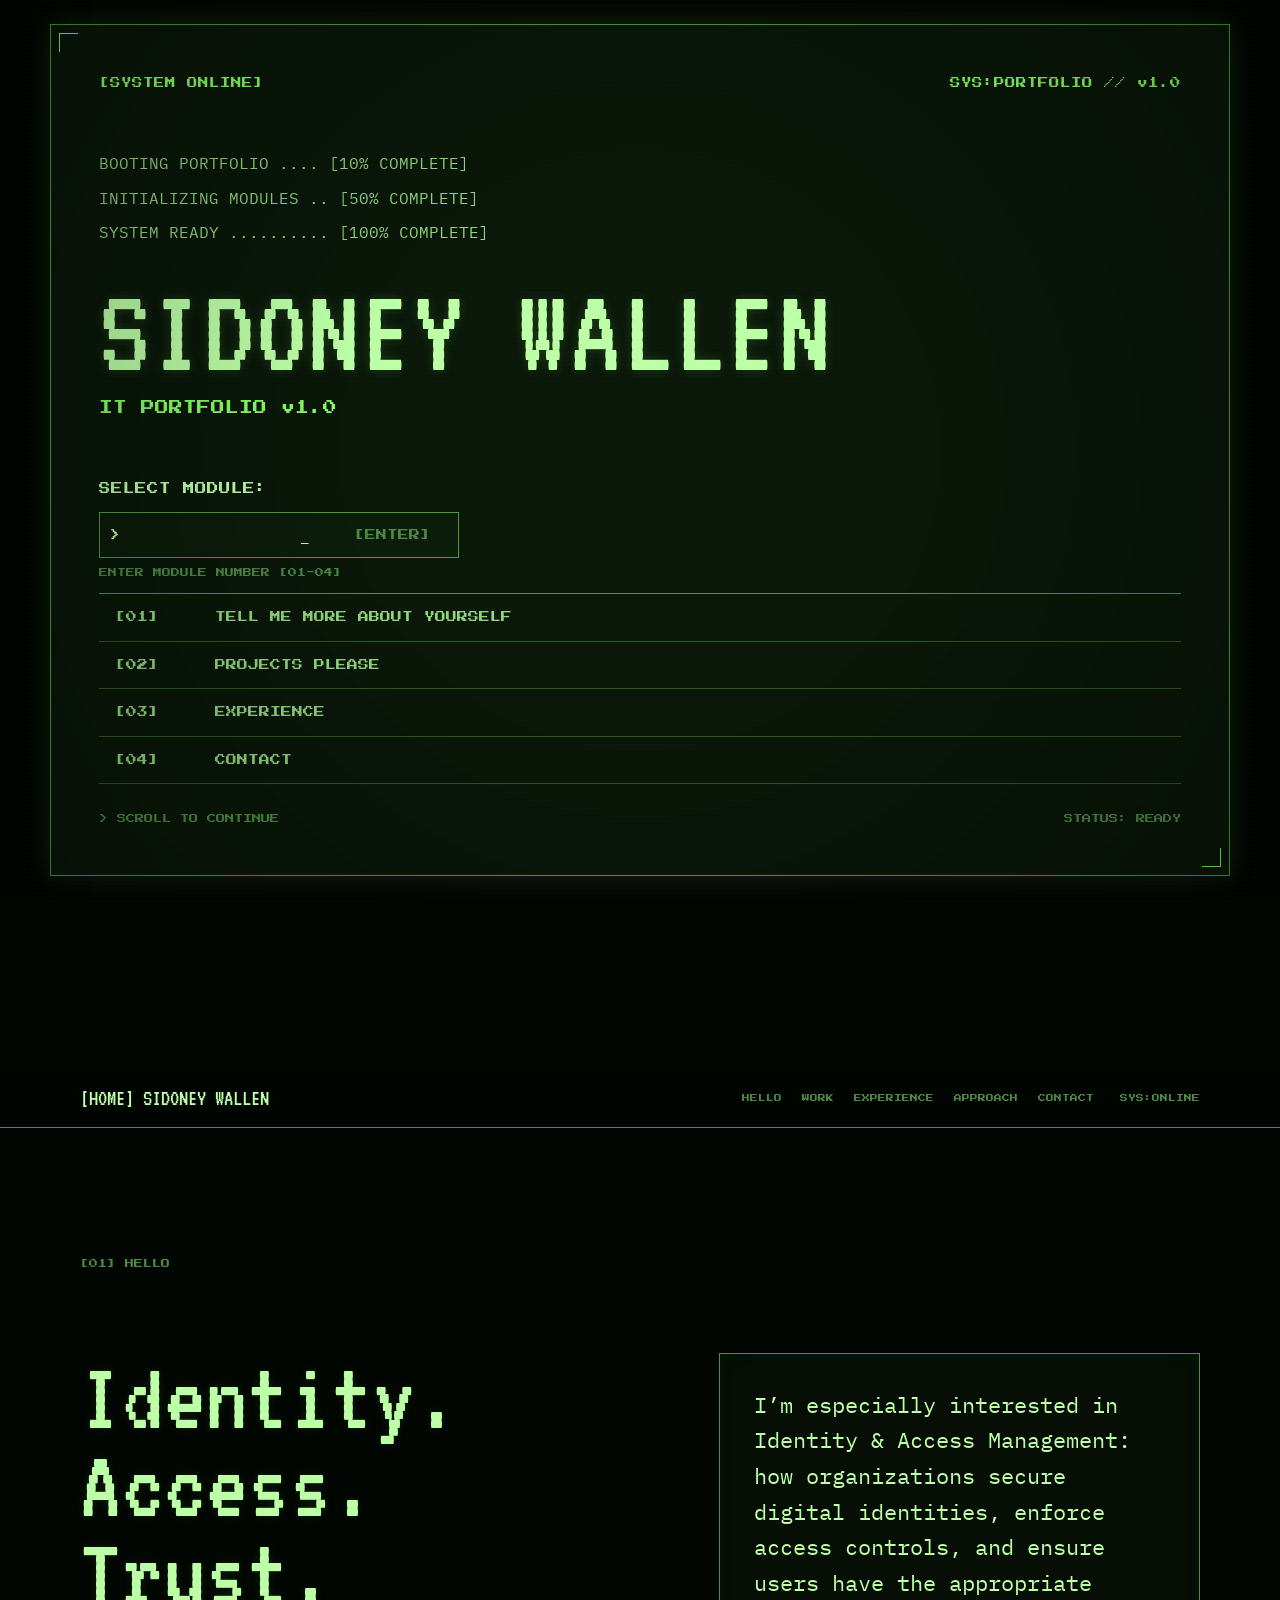
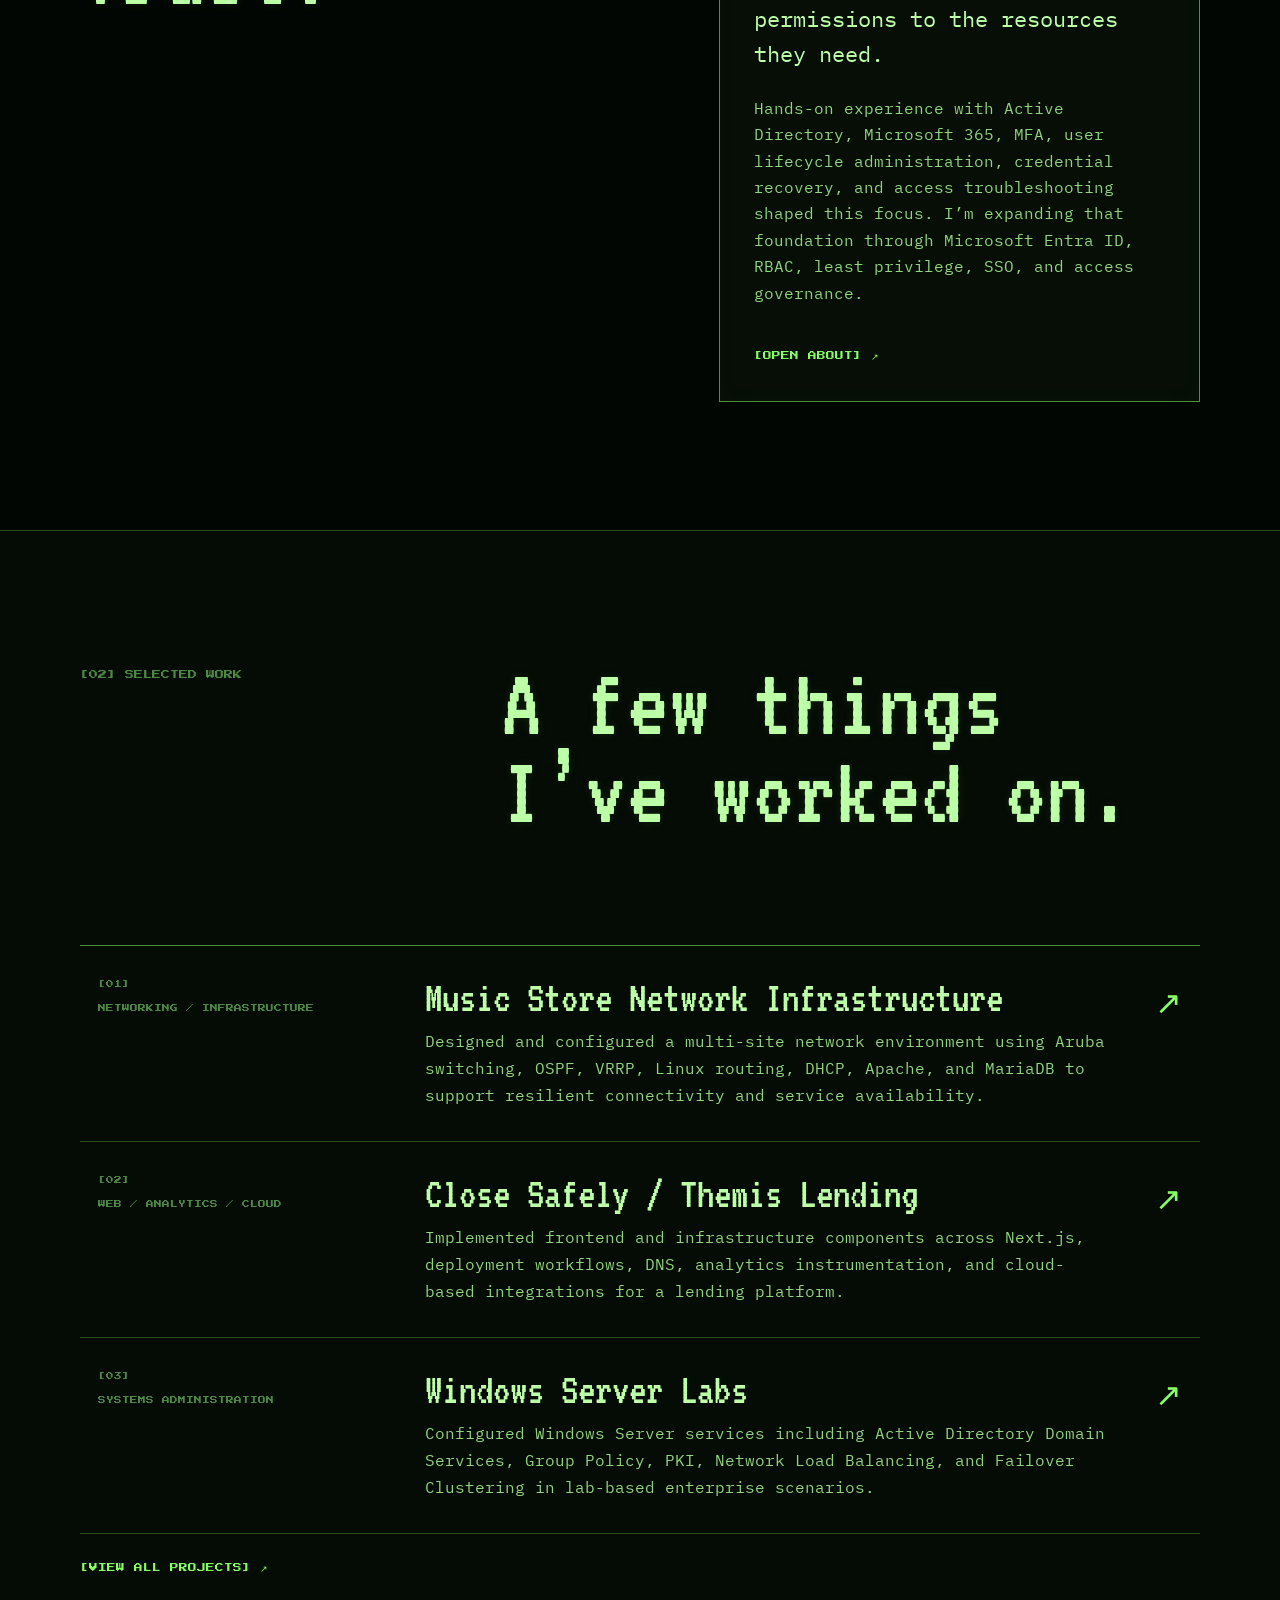
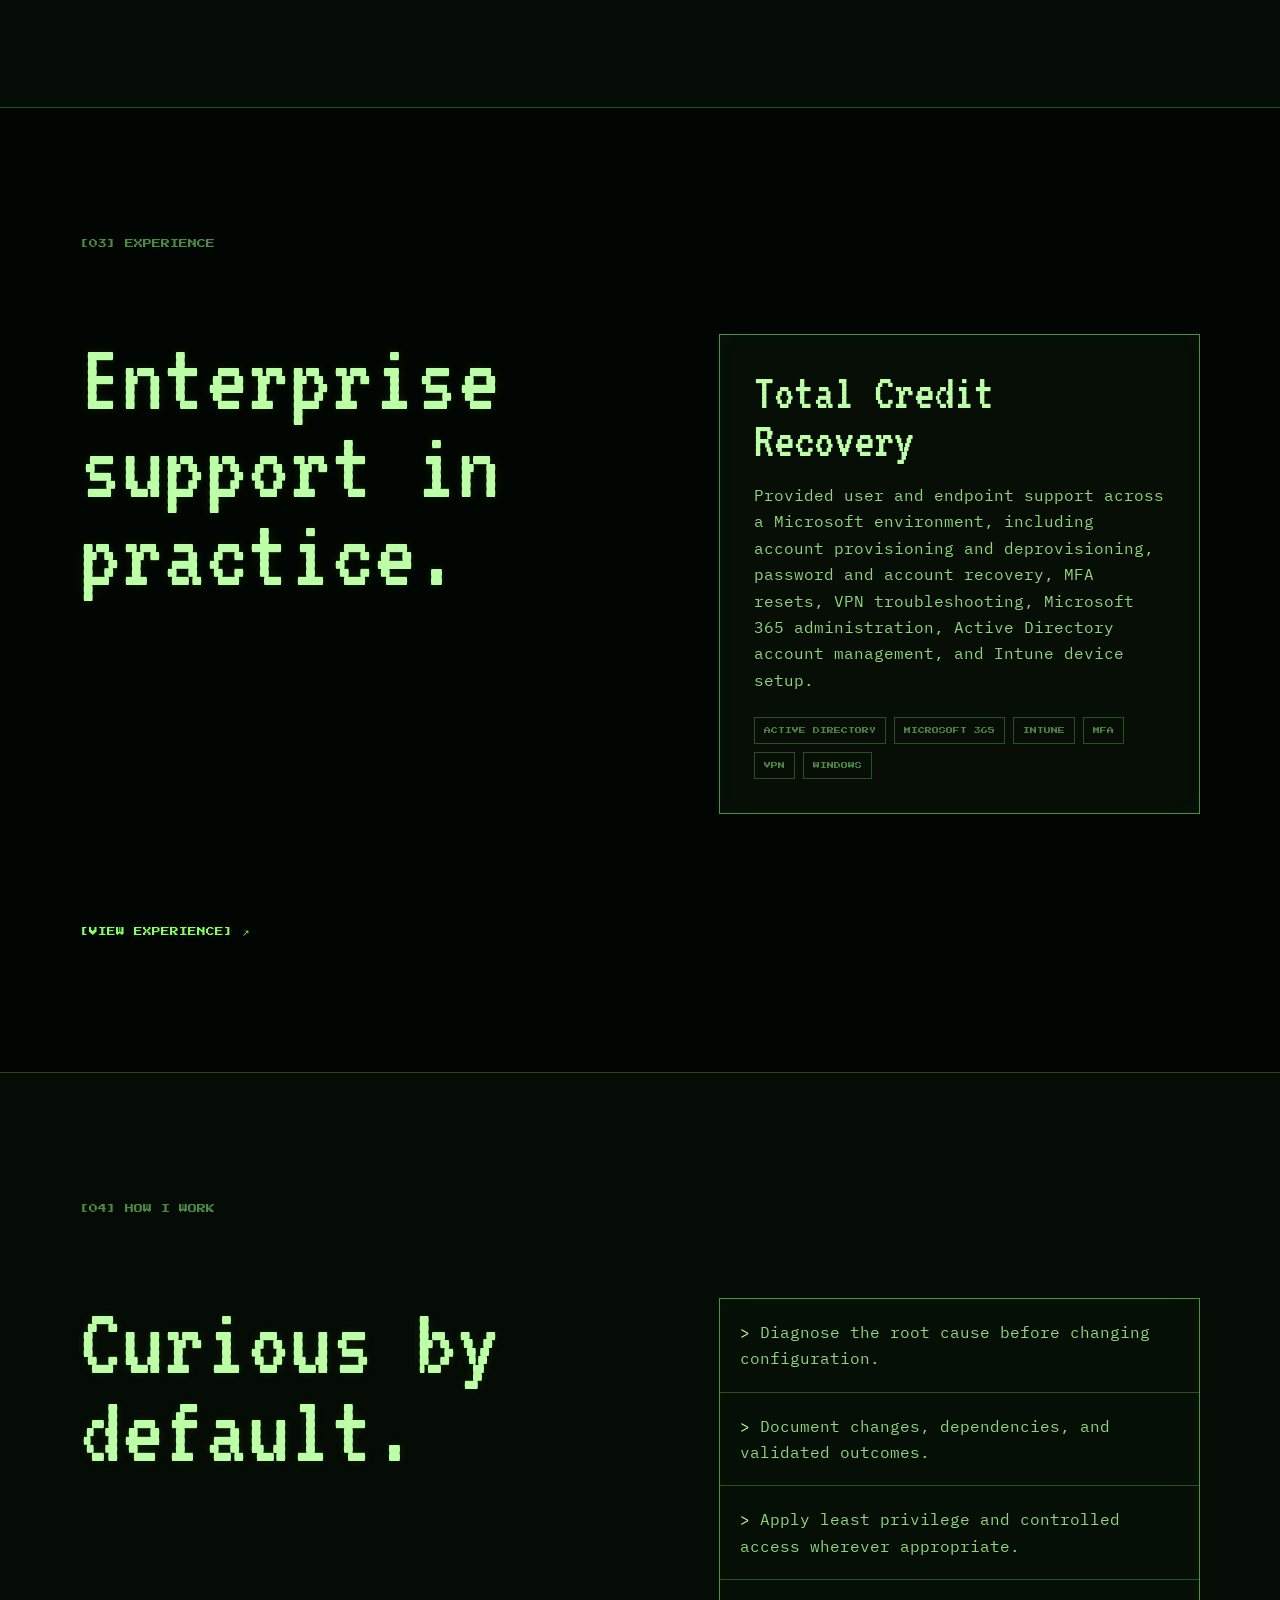
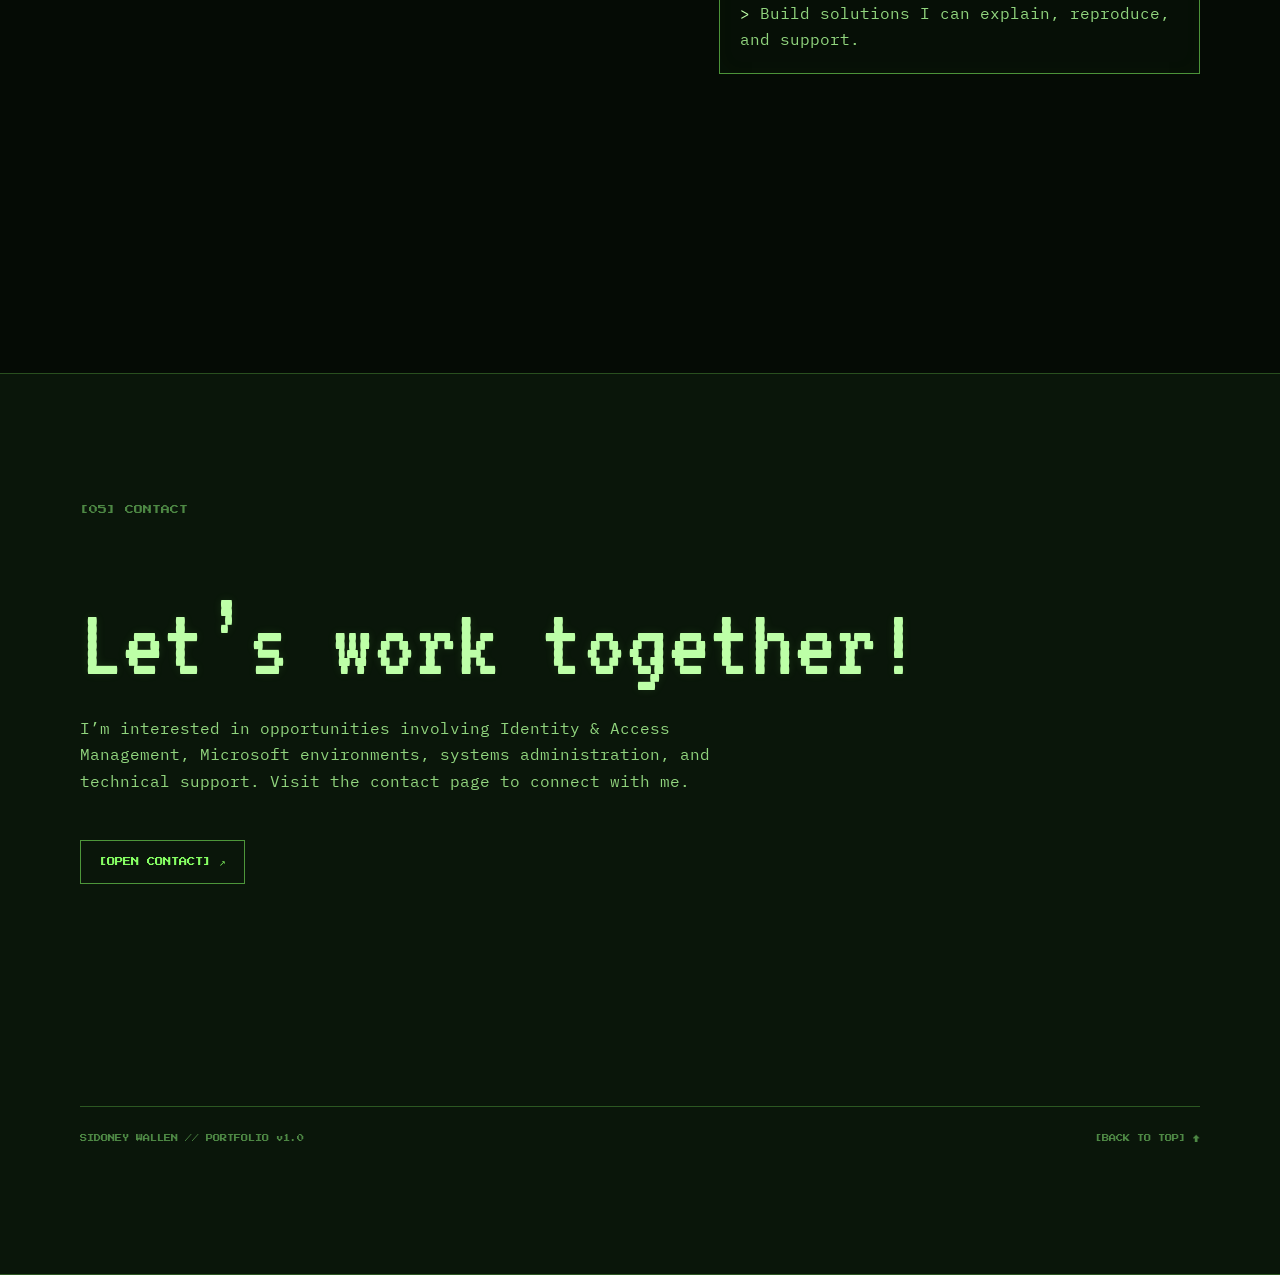
==== commit 263ad008: "Polish terminal boot and module loading" ====
--- a/index.html
+++ b/index.html
@@ -70,6 +70,16 @@
       </div>
     </section>
 
+    <div class="module-loader" id="module-loader" aria-hidden="true">
+      <div class="module-loader-window">
+        <p>[ACCESS REQUEST ACCEPTED]</p>
+        <p id="loader-module">LOADING MODULE: --</p>
+        <p class="loader-step loader-step-1">MOUNTING INTERFACE ........ [OK]</p>
+        <p class="loader-step loader-step-2">VERIFYING ROUTE ........... [OK]</p>
+        <div class="loader-progress" aria-hidden="true"><span></span></div>
+      </div>
+    </div>
+
     <div class="landing-spacer" aria-hidden="true"></div>
 
     <div class="story">
--- a/styles.css
+++ b/styles.css
@@ -210,6 +210,93 @@
 
 @keyframes blink { 50% { opacity: 0; } }
 
+
+.terminal-command {
+  display: grid;
+  grid-template-columns: auto minmax(80px, 150px) auto auto;
+  align-items: center;
+  gap: 8px;
+  width: fit-content;
+  min-width: min(100%, 360px);
+  margin-bottom: 8px;
+  padding: 8px 10px;
+  border: 1px solid var(--line-strong);
+  background: rgba(134,255,99,.025);
+}
+
+.terminal-command:focus-within {
+  border-color: var(--green);
+  box-shadow: 0 0 14px var(--glow);
+}
+
+.terminal-command-label,
+.terminal-command-input,
+.terminal-enter {
+  font-family: var(--font-ui);
+  font-size: clamp(.54rem, 1vw, .68rem);
+  line-height: 1.7;
+}
+
+.terminal-command-label {
+  color: var(--green-bright);
+}
+
+.terminal-command-input {
+  min-width: 0;
+  padding: 0;
+  color: var(--green-bright);
+  background: transparent;
+  border: 0;
+  outline: 0;
+  caret-color: transparent;
+  font: inherit;
+}
+
+.terminal-command-input::selection {
+  color: var(--bg);
+  background: var(--green);
+}
+
+.command-cursor {
+  margin-left: -6px;
+  color: var(--green-bright);
+}
+
+.terminal-enter {
+  padding: 5px 7px;
+  color: var(--green-dim);
+  background: transparent;
+  border: 0;
+  cursor: pointer;
+}
+
+.terminal-enter:hover,
+.terminal-enter:focus-visible {
+  color: var(--green-bright);
+  outline: 1px solid var(--line-strong);
+}
+
+.terminal-feedback {
+  min-height: 1.5em;
+  margin: 0 0 12px;
+  color: var(--green-dim);
+  font-family: var(--font-ui);
+  font-size: clamp(.45rem, .85vw, .55rem);
+  line-height: 1.7;
+}
+
+.terminal-feedback.is-error {
+  color: var(--green-bright);
+  animation: errorFlash .16s steps(2,end) 2;
+}
+
+@keyframes errorFlash {
+  50% {
+    color: var(--bg);
+    background: var(--green);
+  }
+}
+
 .terminal-options {
   display: grid;
   border-top: 1px solid var(--line-strong);
@@ -805,6 +892,16 @@
     font-size: clamp(3.5rem, 17vw, 6rem);
   }
 
+  .terminal-command {
+    grid-template-columns: auto minmax(55px, 1fr) auto;
+    width: 100%;
+    min-width: 0;
+  }
+
+  .terminal-enter {
+    display: none;
+  }
+
   .terminal-options a {
     grid-template-columns: 1fr;
     gap: 4px;
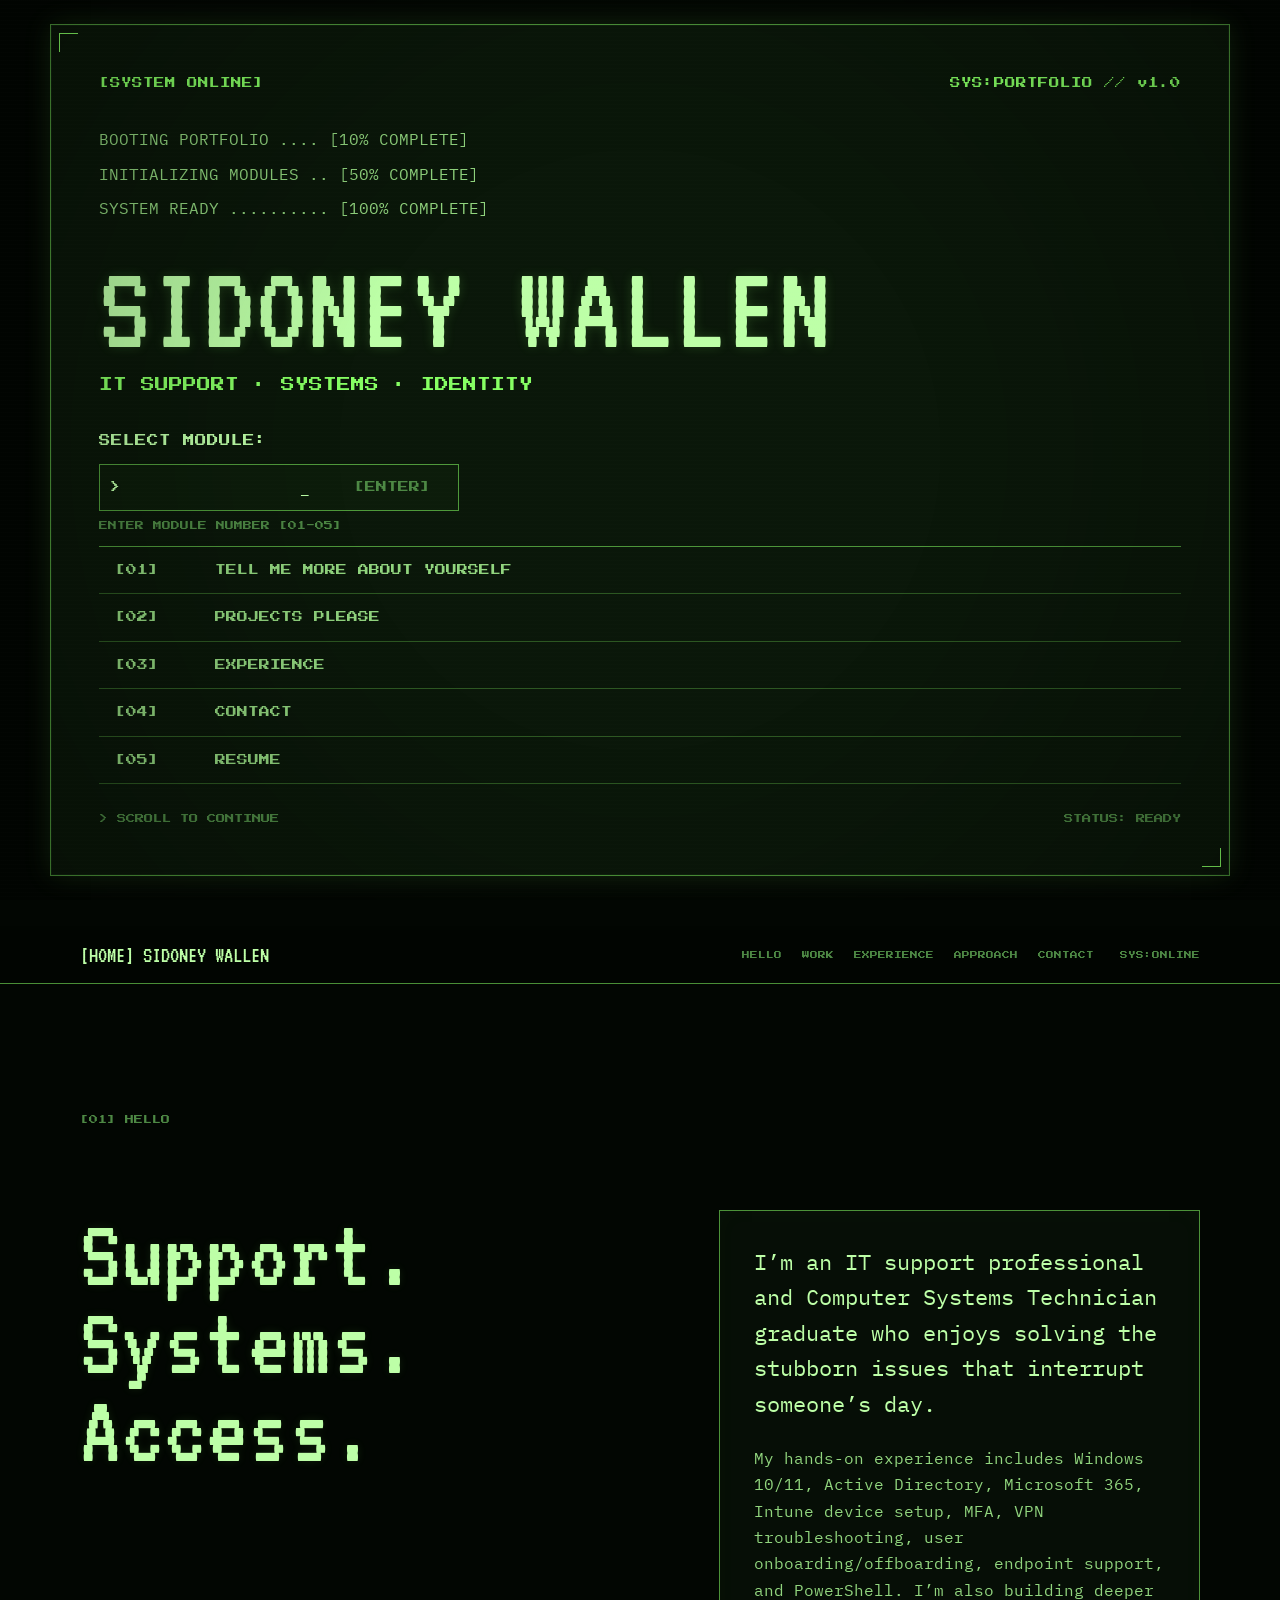
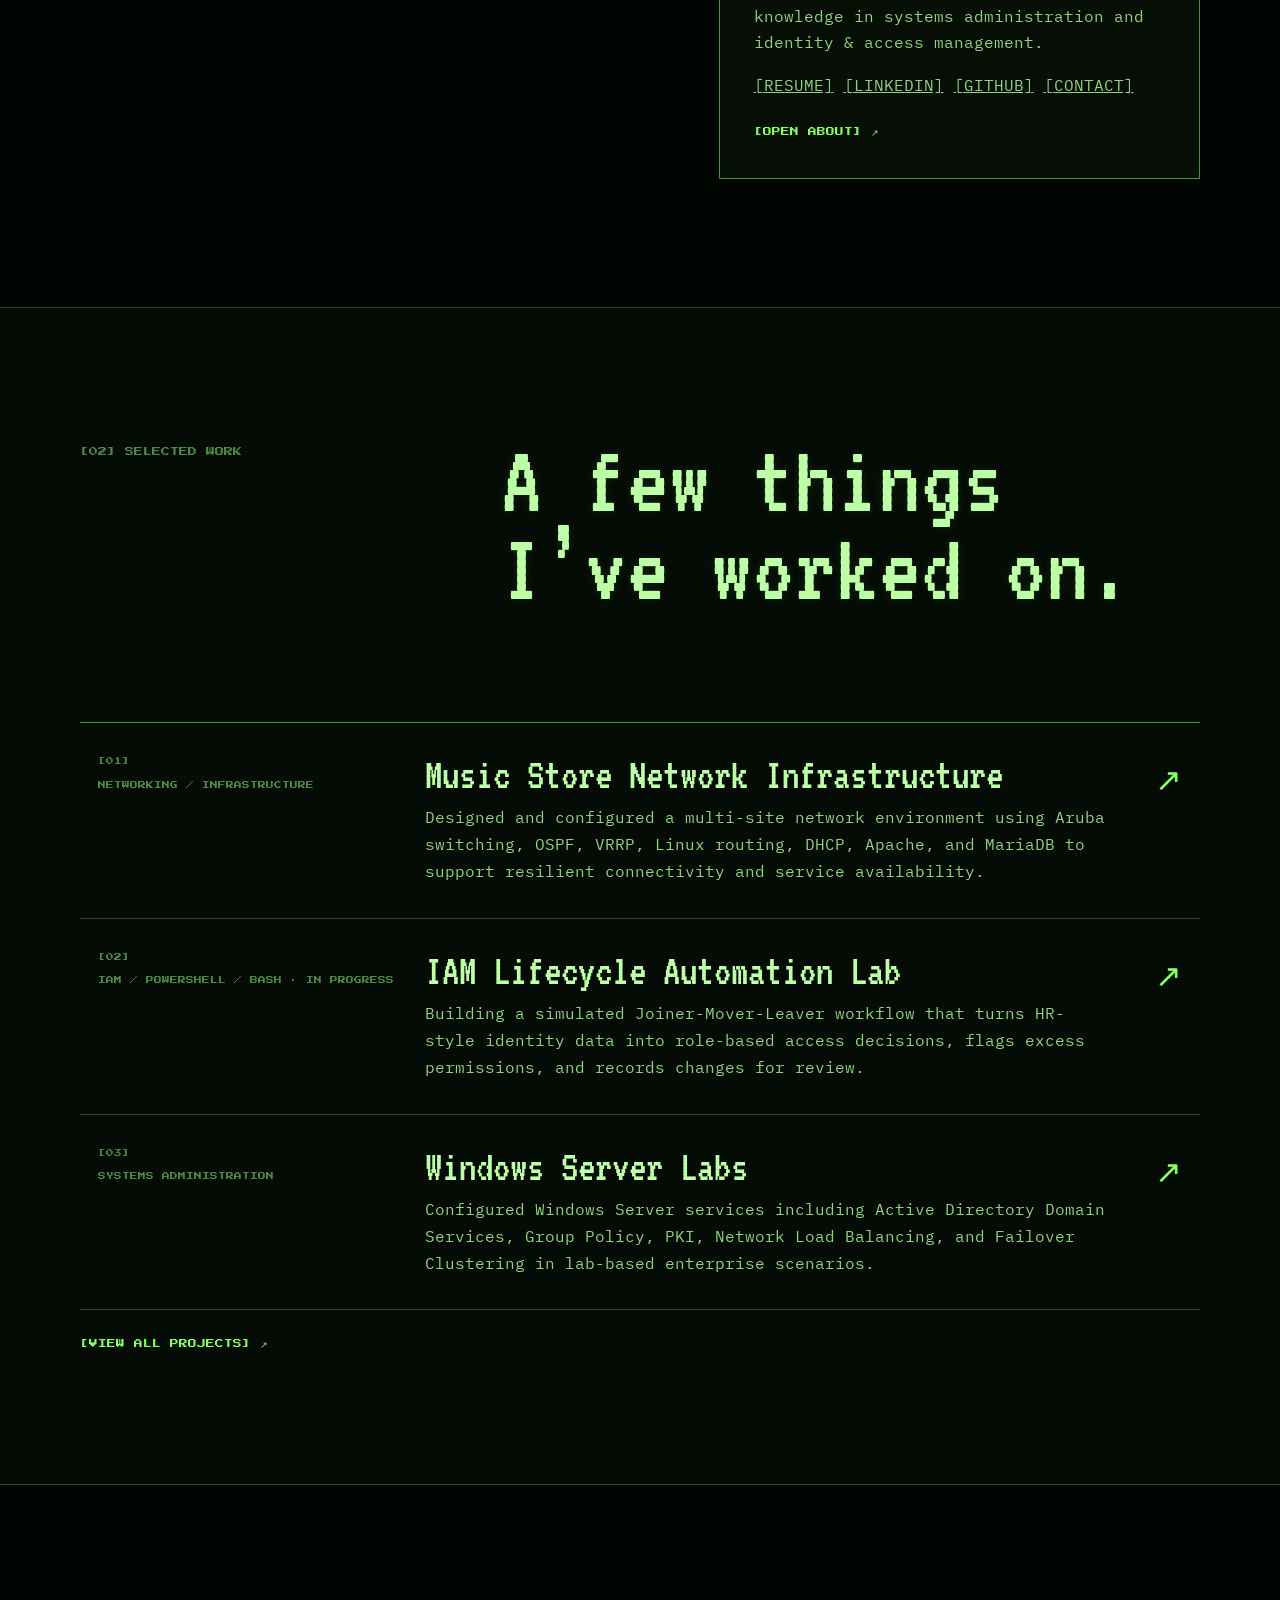
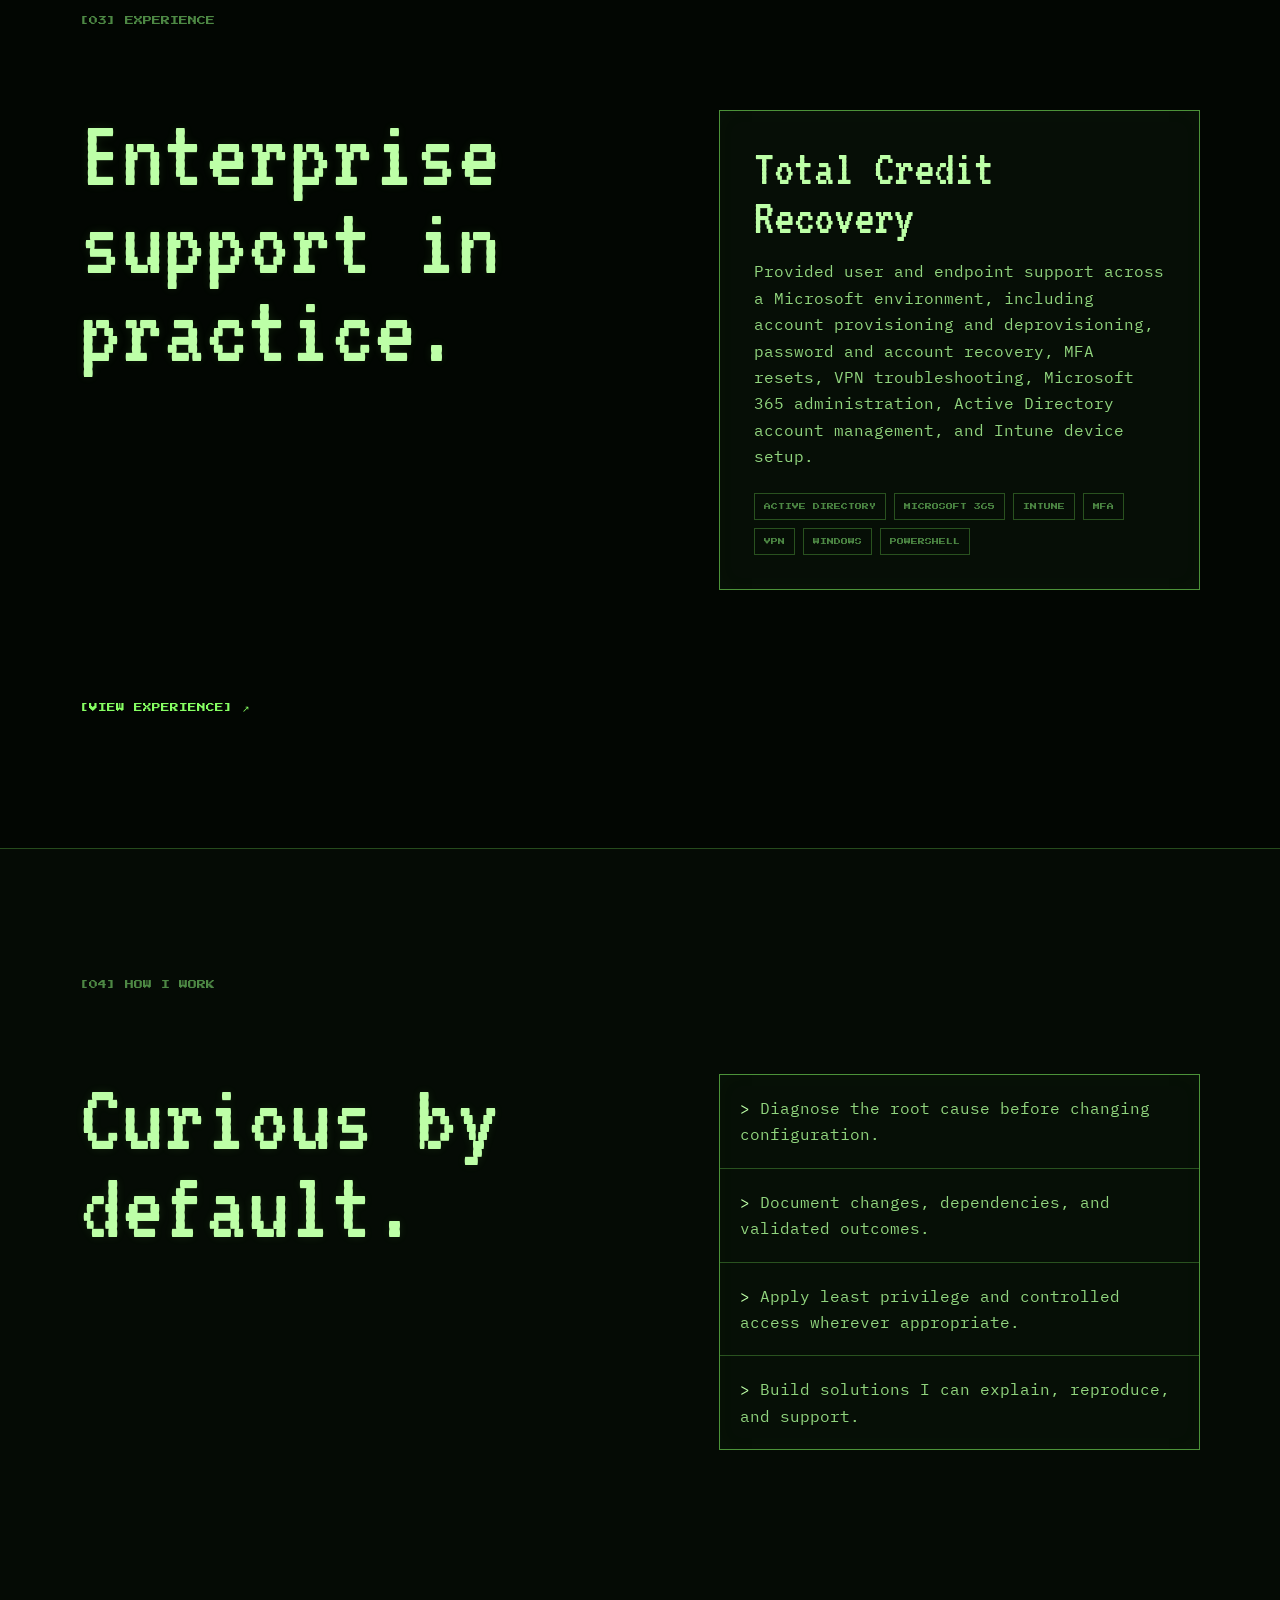
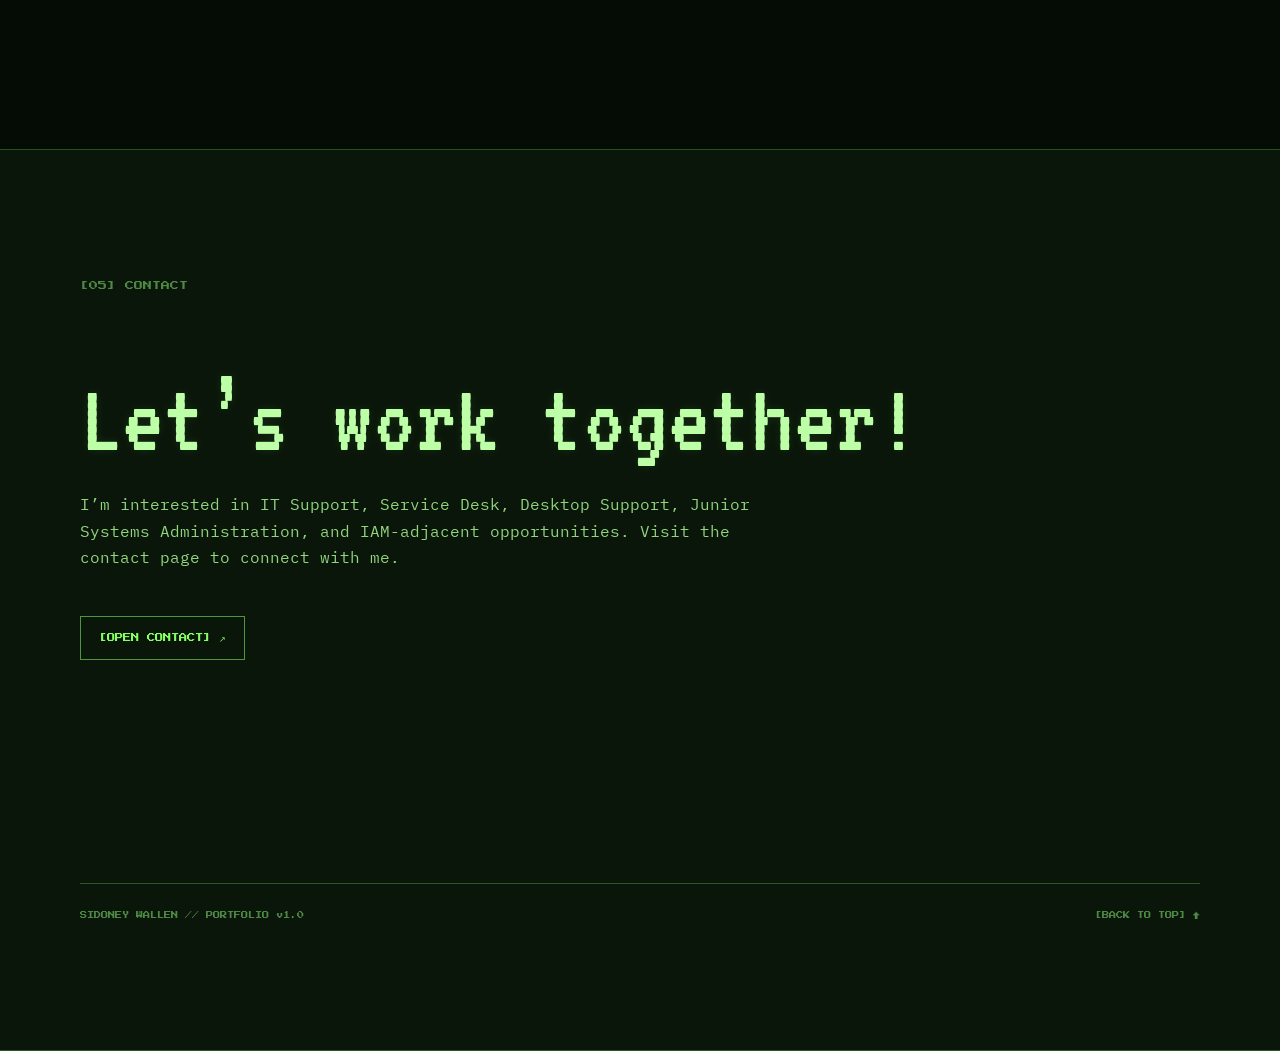
==== commit 61659b14: "Improve homepage recruiter overview" ====
--- a/index.html
+++ b/index.html
@@ -2,13 +2,18 @@
 <html lang="en">
 <head>
   <meta charset="UTF-8" />
-  <meta name="viewport" content="width=device-width, initial-scale=1.0" />
+  <meta name="viewport" content="width=device-width, initial-scale=1.0, viewport-fit=cover" />
   <meta name="description" content="Sidoney Wallen's IT portfolio." />
   <title>Sidoney Wallen | Portfolio</title>
+  <meta name="theme-color" content="#020602" />
+  <link rel="preconnect" href="https://fonts.googleapis.com">
+  <link rel="preconnect" href="https://fonts.gstatic.com" crossorigin>
+  <link href="https://fonts.googleapis.com/css2?family=IBM+Plex+Mono:wght@400;500;600&amp;family=Press+Start+2P&amp;family=VT323&amp;display=swap" rel="stylesheet">
   <link rel="stylesheet" href="styles.css" />
 </head>
 
 <body class="home-page" id="top">
+  <a class="skip-link" href="#hello">Skip boot menu</a>
   <main class="home-shell">
     <section class="landing terminal-landing" id="landing" aria-labelledby="landing-title">
       <div class="landing-inner">
@@ -26,7 +31,7 @@
 
           <div class="terminal-title boot-line boot-4">
             <h1 id="landing-title">SIDONEY WALLEN</h1>
-            <p>IT PORTFOLIO v1.0</p>
+            <p>IT SUPPORT · SYSTEMS · IDENTITY</p>
           </div>
 
           <div class="terminal-menu boot-line boot-5">
@@ -43,7 +48,7 @@
                 pattern="[0-9]*"
                 maxlength="2"
                 aria-describedby="module-feedback"
-                aria-label="Enter module number 1 through 4"
+                aria-label="Enter module number 1 through 5"
                 spellcheck="false"
               />
               <span class="terminal-cursor command-cursor" aria-hidden="true">_</span>
@@ -51,7 +56,7 @@
             </form>
 
             <p class="terminal-feedback" id="module-feedback" aria-live="polite">
-              ENTER MODULE NUMBER [01-04]
+              ENTER MODULE NUMBER [01-05]
             </p>
 
             <nav class="terminal-options" aria-label="Portfolio navigation">
@@ -59,6 +64,7 @@
               <a href="projects.html"><span>[02]</span> PROJECTS PLEASE</a>
               <a href="experience.html"><span>[03]</span> EXPERIENCE</a>
               <a href="contact.html"><span>[04]</span> CONTACT</a>
+              <a href="resume.html"><span>[05]</span> RESUME</a>
             </nav>
           </div>
 
@@ -101,23 +107,28 @@
 
           <div class="story-intro-grid">
             <div>
-              <h2 class="story-title">Identity. Access. Trust.</h2>
+              <h2 class="story-title">Support. Systems. Access.</h2>
             </div>
 
             <div class="story-copy-column terminal-panel">
               <p class="story-lead">
-                I’m especially interested in Identity & Access Management: how organizations
-                secure digital identities, enforce access controls, and ensure users
-                have the appropriate permissions to the resources they need.
+                I’m an IT support professional and Computer Systems Technician graduate who enjoys
+                solving the stubborn issues that interrupt someone’s day.
               </p>
 
               <p class="story-body">
-                Hands-on experience with Active Directory, Microsoft 365, MFA, user lifecycle
-                administration, credential recovery, and access troubleshooting shaped this focus.
-                I’m expanding that foundation through Microsoft Entra ID, RBAC, least privilege,
-                SSO, and access governance.
+                My hands-on experience includes Windows 10/11, Active Directory, Microsoft 365,
+                Intune device setup, MFA, VPN troubleshooting, user onboarding/offboarding, endpoint
+                support, and PowerShell. I’m also building deeper knowledge in systems administration
+                and identity &amp; access management.
               </p>
 
+              <div class="recruiter-actions" aria-label="Recruiter quick links">
+                <a href="resume.html">[RESUME]</a>
+                <a href="https://ca.linkedin.com/in/sidoney-wallen-956933263" target="_blank" rel="noopener noreferrer">[LINKEDIN]</a>
+                <a href="https://github.com/swallen16" target="_blank" rel="noopener noreferrer">[GITHUB]</a>
+                <a href="contact.html">[CONTACT]</a>
+              </div>
               <a class="story-link" href="about.html">[OPEN ABOUT] ↗</a>
             </div>
           </div>
@@ -151,17 +162,16 @@
             <article class="project-row reveal">
               <div class="project-meta">
                 <span>[02]</span>
-                <span>WEB / ANALYTICS / CLOUD</span>
+                <span>IAM / POWERSHELL / BASH · IN PROGRESS</span>
               </div>
               <div class="project-main">
-                <h3>Close Safely / Themis Lending</h3>
+                <h3>IAM Lifecycle Automation Lab</h3>
                 <p>
-                  Implemented frontend and infrastructure components across Next.js,
-                  deployment workflows, DNS, analytics instrumentation, and cloud-based
-                  integrations for a lending platform.
+                  Building a simulated Joiner-Mover-Leaver workflow that turns HR-style identity data
+                  into role-based access decisions, flags excess permissions, and records changes for review.
                 </p>
               </div>
-              <a class="project-arrow" href="projects.html" aria-label="View projects">↗</a>
+              <a class="project-arrow" href="projects.html#iam-automation" aria-label="View IAM automation project">↗</a>
             </article>
 
             <article class="project-row reveal">
@@ -210,6 +220,7 @@
                 <span>MFA</span>
                 <span>VPN</span>
                 <span>WINDOWS</span>
+                <span>POWERSHELL</span>
               </div>
             </div>
           </div>
@@ -242,8 +253,7 @@
           <div>
             <h2 class="story-title contact-title">Let’s work together!</h2>
             <p class="story-body contact-copy">
-              I’m interested in opportunities involving Identity & Access Management,
-              Microsoft environments, systems administration, and technical support.
+              I’m interested in IT Support, Service Desk, Desktop Support, Junior Systems Administration, and IAM-adjacent opportunities.
               Visit the contact page to connect with me.
             </p>
 
--- a/styles.css
+++ b/styles.css
@@ -171,7 +171,23 @@
 .boot-4 { animation-delay: .92s; }
 .boot-5 { animation-delay: 1.18s; }
 
-@keyframes bootIn { to { opacity: 1; } }
+@keyframes bootIn {
+  0% {
+    opacity: 0;
+    transform: translateX(-3px);
+    filter: brightness(1.8);
+  }
+  55% {
+    opacity: 1;
+    transform: translateX(1px);
+    filter: brightness(1.35);
+  }
+  100% {
+    opacity: 1;
+    transform: translateX(0);
+    filter: brightness(1);
+  }
+}
 
 .terminal-title h1 {
   margin: 0;
@@ -981,3 +997,916 @@
     transform: none;
   }
 }
+
+
+/* MODULE TRANSITIONS */
+
+.module-loader {
+  position: fixed;
+  inset: 0;
+  z-index: 10000;
+  display: grid;
+  place-items: center;
+  padding: 20px;
+  background: var(--bg);
+  opacity: 0;
+  visibility: hidden;
+  pointer-events: none;
+  transition: opacity .12s linear, visibility .12s linear;
+}
+
+.module-loading .module-loader {
+  opacity: 1;
+  visibility: visible;
+  pointer-events: auto;
+}
+
+.module-loader-window {
+  width: min(100%, 700px);
+  padding: clamp(24px, 5vw, 44px);
+  color: var(--green);
+  border: 1px solid var(--line-strong);
+  background: var(--panel);
+  box-shadow: 0 0 26px var(--glow);
+  font-family: var(--font-ui);
+  font-size: clamp(.48rem, 1vw, .66rem);
+  line-height: 2;
+}
+
+.module-loader-window p {
+  margin-bottom: 8px;
+}
+
+.loader-step {
+  opacity: 0;
+}
+
+.module-loading .loader-step-1 {
+  animation: loaderStep .1s steps(1,end) .12s forwards;
+}
+
+.module-loading .loader-step-2 {
+  animation: loaderStep .1s steps(1,end) .3s forwards;
+}
+
+@keyframes loaderStep {
+  to { opacity: 1; }
+}
+
+.loader-progress {
+  width: 100%;
+  height: 8px;
+  margin-top: 18px;
+  border: 1px solid var(--line-strong);
+  background: transparent;
+}
+
+.loader-progress span {
+  display: block;
+  width: 0;
+  height: 100%;
+  background: var(--green);
+}
+
+.module-loading .loader-progress span {
+  animation: moduleProgress .56s steps(8,end) .08s forwards;
+}
+
+@keyframes moduleProgress {
+  to { width: 100%; }
+}
+
+/* INNER MODULE CHROME */
+
+.module-statusbar {
+  width: min(calc(100% - 40px), var(--max-width));
+  margin: 0 auto;
+  display: grid;
+  grid-template-columns: auto 1fr auto;
+  gap: 18px;
+  padding: 10px 0;
+  color: var(--green-dim);
+  border-bottom: 1px solid var(--line);
+  font-family: var(--font-ui);
+  font-size: .42rem;
+  line-height: 1.7;
+  opacity: 0;
+  transform: translateY(-4px);
+}
+
+.module-ready .module-statusbar {
+  animation: moduleBarIn .22s steps(2,end) forwards;
+}
+
+@keyframes moduleBarIn {
+  to {
+    opacity: 1;
+    transform: translateY(0);
+  }
+}
+
+.module-statusbar .status-ok {
+  color: var(--green);
+}
+
+.page-module {
+  opacity: 0;
+  transform: translateY(10px);
+}
+
+.module-ready .page-module {
+  animation: pageModuleIn .32s ease .08s forwards;
+}
+
+@keyframes pageModuleIn {
+  to {
+    opacity: 1;
+    transform: translateY(0);
+  }
+}
+
+.page-module-frame {
+  position: relative;
+  padding: clamp(24px, 4vw, 42px);
+  border: 1px solid var(--line-strong);
+  background: rgba(7,17,7,.55);
+}
+
+.page-module-frame::before {
+  content: "[MODULE CONTENT]";
+  position: absolute;
+  top: -10px;
+  left: 16px;
+  padding: 0 8px;
+  color: var(--green-dim);
+  background: var(--bg);
+  font-family: var(--font-ui);
+  font-size: .4rem;
+  line-height: 1.5;
+}
+
+@media (max-width: 820px) {
+  .module-statusbar {
+    grid-template-columns: 1fr;
+    gap: 3px;
+    padding: 10px 0;
+  }
+}
+
+
+/* MUSIC STORE NETWORK CASE STUDY */
+
+.project-case-link,
+.case-back-link {
+  display: inline-block;
+  margin-top: 24px;
+  color: var(--green);
+  font-family: var(--font-ui);
+  font-size: .48rem;
+  line-height: 1.8;
+  text-decoration: none;
+}
+
+.project-case-link:hover,
+.project-case-link:focus-visible,
+.case-back-link:hover,
+.case-back-link:focus-visible {
+  color: var(--green-bright);
+  text-shadow: 0 0 8px var(--glow);
+}
+
+.case-study-page .page-module-frame::before {
+  content: "[PROJECT RECORD: 01]";
+}
+
+.case-hero {
+  padding-bottom: clamp(56px, 8vw, 92px);
+  border-bottom: 1px solid var(--line);
+}
+
+.case-summary {
+  max-width: 860px;
+  color: var(--green-bright);
+  font-size: clamp(1.02rem, 1.8vw, 1.28rem);
+  line-height: 1.75;
+}
+
+.case-meta {
+  display: grid;
+  grid-template-columns: repeat(3, minmax(0, 1fr));
+  margin-top: 38px;
+  border: 1px solid var(--line);
+}
+
+.case-meta > div {
+  padding: 18px;
+  border-right: 1px solid var(--line);
+}
+
+.case-meta > div:last-child {
+  border-right: 0;
+}
+
+.case-meta span {
+  display: block;
+  margin-bottom: 8px;
+  color: var(--green-dim);
+  font-family: var(--font-ui);
+  font-size: .4rem;
+}
+
+.case-meta strong {
+  color: var(--green-soft);
+  font-size: .82rem;
+  font-weight: 500;
+}
+
+.case-section {
+  padding: clamp(58px, 8vw, 90px) 0;
+  border-bottom: 1px solid var(--line);
+}
+
+.case-section-grid {
+  display: grid;
+  grid-template-columns: minmax(190px, .52fr) minmax(0, 1.48fr);
+  gap: clamp(36px, 7vw, 90px);
+}
+
+.case-section-title {
+  position: sticky;
+  top: 24px;
+  align-self: start;
+}
+
+.case-section-title .section-index {
+  margin-bottom: 14px;
+}
+
+.case-section-title h2,
+.case-end h2 {
+  margin: 0;
+  color: var(--green-bright);
+  font-family: var(--font-display);
+  font-weight: 400;
+  line-height: .9;
+}
+
+.case-section-title h2 {
+  font-size: clamp(2.8rem, 5vw, 4.6rem);
+}
+
+.case-copy {
+  max-width: 800px;
+}
+
+.case-copy strong {
+  color: var(--green-bright);
+}
+
+.case-list {
+  margin: 0;
+  padding-left: 20px;
+}
+
+.case-list li {
+  margin-bottom: 12px;
+}
+
+.case-plain-note {
+  margin: 26px 0 0;
+  padding: 18px 20px;
+  border-left: 2px solid var(--green);
+  background: rgba(134,255,99,.035);
+}
+
+.case-architecture {
+  margin: 30px 0 0;
+  padding: clamp(20px, 4vw, 32px);
+  overflow-x: auto;
+  border: 1px solid var(--line-strong);
+  background: var(--panel);
+  color: var(--green-bright);
+  font-family: var(--font-body);
+  font-size: clamp(.72rem, 1.4vw, .92rem);
+  line-height: 2;
+  white-space: pre;
+}
+
+.case-stages {
+  display: grid;
+  gap: 16px;
+}
+
+.case-stage {
+  padding: 24px;
+  border: 1px solid var(--line);
+  background: rgba(7,17,7,.55);
+}
+
+.case-stage > span {
+  display: block;
+  margin-bottom: 10px;
+  color: var(--green-dim);
+  font-family: var(--font-ui);
+  font-size: .42rem;
+}
+
+.case-stage h3 {
+  margin-bottom: 10px;
+  color: var(--green-bright);
+  font-family: var(--font-display);
+  font-size: 2rem;
+  font-weight: 400;
+  line-height: 1;
+}
+
+.case-stage p {
+  margin-bottom: 0;
+}
+
+.case-evidence-grid {
+  display: grid;
+  grid-template-columns: repeat(2, minmax(0, 1fr));
+  gap: 18px;
+  margin-top: 28px;
+}
+
+.case-evidence {
+  margin: 0;
+  padding: 14px;
+  border: 1px solid var(--line);
+  background: var(--panel);
+}
+
+.case-evidence img {
+  display: block;
+  width: 100%;
+  height: auto;
+  border: 1px solid rgba(134,255,99,.12);
+  background: #000;
+}
+
+.case-evidence figcaption {
+  margin-top: 12px;
+  color: var(--green-dim);
+  font-size: .76rem;
+  line-height: 1.6;
+}
+
+.case-evidence figcaption strong {
+  color: var(--green-soft);
+}
+
+.case-end {
+  padding-top: clamp(58px, 8vw, 90px);
+}
+
+.case-end h2 {
+  margin-bottom: 18px;
+  font-size: clamp(3rem, 6vw, 5rem);
+}
+
+@media (max-width: 820px) {
+  .case-meta {
+    grid-template-columns: 1fr;
+  }
+
+  .case-meta > div {
+    border-right: 0;
+    border-bottom: 1px solid var(--line);
+  }
+
+  .case-meta > div:last-child {
+    border-bottom: 0;
+  }
+
+  .case-section-grid,
+  .case-evidence-grid {
+    grid-template-columns: 1fr;
+  }
+
+  .case-section-title {
+    position: static;
+  }
+}
+
+
+
+
+
+
+/* CASE STUDY SECTION JUMP */
+
+.case-jump {
+  position: fixed;
+  top: 50%;
+  right: 18px;
+  z-index: 45;
+  transform: translateY(-50%);
+}
+
+.case-jump-toggle {
+  display: inline-flex;
+  align-items: center;
+  gap: 10px;
+  min-height: 46px;
+  padding: 13px 15px;
+  color: var(--green-bright);
+  border: 1px solid var(--line-strong);
+  background: rgba(2,6,2,.96);
+  font-family: var(--font-ui);
+  font-size: .56rem;
+  line-height: 1;
+  cursor: pointer;
+  box-shadow: 0 0 16px rgba(134,255,99,.08);
+  backdrop-filter: blur(8px);
+}
+
+.case-jump-toggle:hover,
+.case-jump-toggle:focus-visible {
+  color: var(--bg);
+  background: var(--green);
+  outline: none;
+}
+
+.case-jump-toggle-icon {
+  font-size: .9rem;
+  line-height: 1;
+}
+
+.case-jump-menu {
+  position: absolute;
+  top: 50%;
+  right: calc(100% + 10px);
+  width: min(280px, calc(100vw - 48px));
+  max-height: min(70vh, 560px);
+  overflow-y: auto;
+  padding: 12px;
+  border: 1px solid var(--line-strong);
+  background: rgba(2,6,2,.98);
+  box-shadow: 0 0 24px rgba(134,255,99,.1);
+  opacity: 0;
+  visibility: hidden;
+  transform: translate(10px, -50%);
+  transition: opacity .16s ease, transform .16s ease, visibility .16s ease;
+  backdrop-filter: blur(10px);
+}
+
+.case-jump.is-open .case-jump-menu {
+  opacity: 1;
+  visibility: visible;
+  transform: translate(0, -50%);
+}
+
+.case-jump-heading {
+  margin: 4px 6px 10px;
+  color: var(--green-dim);
+  font-family: var(--font-ui);
+  font-size: .42rem;
+  letter-spacing: .04em;
+}
+
+.case-jump-menu a {
+  display: grid;
+  grid-template-columns: 34px 1fr;
+  gap: 10px;
+  align-items: center;
+  padding: 10px 9px;
+  color: var(--green-soft);
+  border-top: 1px solid var(--line);
+  font-family: var(--font-body);
+  font-size: .82rem;
+  line-height: 1.35;
+  text-decoration: none;
+}
+
+.case-jump-menu a:first-of-type {
+  border-top: 0;
+}
+
+.case-jump-menu a span {
+  color: var(--green-dim);
+  font-family: var(--font-ui);
+  font-size: .38rem;
+}
+
+.case-jump-menu a:hover,
+.case-jump-menu a:focus-visible,
+.case-jump-menu a.is-active {
+  color: var(--green-bright);
+  background: rgba(134,255,99,.06);
+  outline: none;
+}
+
+.case-jump-menu a.is-active span {
+  color: var(--green);
+}
+
+.case-section {
+  scroll-margin-top: 20px;
+}
+
+@media (max-width: 820px) {
+  .case-jump {
+    top: auto;
+    right: 12px;
+    bottom: 12px;
+    transform: none;
+  }
+
+  .case-jump-toggle {
+    min-width: 46px;
+    min-height: 44px;
+    justify-content: center;
+  }
+
+  .case-jump-toggle-text {
+    display: none;
+  }
+
+  .case-jump-menu {
+    top: auto;
+    right: 0;
+    bottom: calc(100% + 10px);
+    width: min(300px, calc(100vw - 24px));
+    max-height: 62vh;
+    transform: translateY(8px);
+  }
+
+  .case-jump.is-open .case-jump-menu {
+    transform: translateY(0);
+  }
+}
+
+
+.case-footer-nav {
+  display: flex;
+  justify-content: space-between;
+  gap: 16px;
+  padding-top: clamp(34px, 6vw, 56px);
+  margin-top: clamp(34px, 6vw, 56px);
+  border-top: 1px solid var(--line-strong);
+}
+
+.case-footer-nav a {
+  display: inline-flex;
+  align-items: center;
+  min-height: 44px;
+  padding: 11px 13px;
+  color: var(--green);
+  border: 1px solid var(--line);
+  font-family: var(--font-ui);
+  font-size: .5rem;
+  line-height: 1.5;
+  text-decoration: none;
+}
+
+.case-footer-nav a:hover,
+.case-footer-nav a:focus-visible {
+  color: var(--bg);
+  background: var(--green);
+  border-color: var(--green);
+  outline: none;
+}
+
+@media (max-width: 820px) {
+  .case-footer-nav {
+    flex-direction: column;
+  }
+
+  .case-footer-nav a {
+    justify-content: center;
+    width: 100%;
+  }
+
+  .case-jump-toggle {
+    min-width: 52px;
+    min-height: 48px;
+    padding: 12px;
+  }
+
+  .case-jump-toggle-icon {
+    font-size: 1rem;
+  }
+}
+
+
+/* ABOUT / EXPERIENCE / CONTACT PAGES */
+
+.profile-page .page-module-frame::before {
+  content: "[PROFILE MODULE]";
+}
+
+.experience-page .page-module-frame::before {
+  content: "[EXPERIENCE LOG]";
+}
+
+.contact-page .page-module-frame::before {
+  content: "[CONTACT CHANNEL]";
+}
+
+.content-hero {
+  padding-bottom: clamp(58px, 8vw, 96px);
+  border-bottom: 1px solid var(--line);
+}
+
+.content-lead {
+  max-width: 860px;
+  margin-bottom: 0;
+  color: var(--green-bright);
+  font-size: clamp(1.02rem, 1.8vw, 1.3rem);
+  line-height: 1.8;
+}
+
+.content-section {
+  display: grid;
+  grid-template-columns: minmax(210px, .58fr) minmax(0, 1.42fr);
+  gap: clamp(38px, 7vw, 88px);
+  padding: clamp(64px, 8vw, 98px) 0;
+  border-bottom: 1px solid var(--line);
+}
+
+.content-section-last {
+  border-bottom: 0;
+}
+
+.content-section-heading {
+  align-self: start;
+}
+
+.content-section-heading .section-index {
+  margin-bottom: 14px;
+}
+
+.content-section-heading h2,
+.contact-closing h2 {
+  margin: 0;
+  color: var(--green-bright);
+  font-family: var(--font-display);
+  font-size: clamp(2.8rem, 5vw, 4.8rem);
+  font-weight: 400;
+  line-height: .9;
+}
+
+.content-copy {
+  max-width: 800px;
+}
+
+.content-copy p:last-of-type {
+  margin-bottom: 0;
+}
+
+.content-cta,
+.contact-primary {
+  display: inline-block;
+  margin-top: 26px;
+  padding: 12px 14px;
+  color: var(--green);
+  border: 1px solid var(--line-strong);
+  font-family: var(--font-ui);
+  font-size: .48rem;
+  line-height: 1.6;
+  text-decoration: none;
+}
+
+.content-cta:hover,
+.content-cta:focus-visible,
+.contact-primary:hover,
+.contact-primary:focus-visible {
+  color: var(--bg);
+  background: var(--green);
+  outline: none;
+}
+
+/* ABOUT */
+
+.info-grid {
+  grid-column: 1 / -1;
+  display: grid;
+  grid-template-columns: repeat(2, minmax(0, 1fr));
+  gap: 16px;
+}
+
+.content-section > .info-grid {
+  grid-column: 2;
+}
+
+.info-card {
+  padding: 24px;
+  border: 1px solid var(--line);
+  background: rgba(7,17,7,.55);
+}
+
+.info-card-index {
+  display: block;
+  margin-bottom: 22px;
+  color: var(--green-dim);
+  font-family: var(--font-ui);
+  font-size: .4rem;
+}
+
+.info-card h3 {
+  margin-bottom: 10px;
+  color: var(--green-bright);
+  font-family: var(--font-display);
+  font-size: 2rem;
+  font-weight: 400;
+  line-height: 1;
+}
+
+.info-card p {
+  margin-bottom: 0;
+}
+
+/* EXPERIENCE */
+
+.experience-timeline {
+  border-top: 1px solid var(--line-strong);
+}
+
+.experience-entry {
+  display: grid;
+  grid-template-columns: minmax(180px, .45fr) minmax(0, 1.55fr);
+  gap: clamp(36px, 7vw, 84px);
+  padding: clamp(58px, 8vw, 92px) 0;
+  border-bottom: 1px solid var(--line);
+}
+
+.experience-side {
+  color: var(--green-dim);
+}
+
+.experience-kind,
+.experience-status,
+.experience-takeaway > span {
+  font-family: var(--font-ui);
+  font-size: .42rem;
+  line-height: 1.8;
+}
+
+.experience-status {
+  margin-top: 12px;
+  color: var(--green);
+}
+
+.experience-heading h2 {
+  margin-bottom: 8px;
+  color: var(--green-bright);
+  font-family: var(--font-display);
+  font-size: clamp(2.8rem, 5vw, 4.8rem);
+  font-weight: 400;
+  line-height: .9;
+}
+
+.experience-org {
+  color: var(--green);
+}
+
+.experience-summary {
+  max-width: 820px;
+  margin: 26px 0 34px;
+  font-size: 1.02rem;
+  line-height: 1.8;
+}
+
+.experience-columns {
+  display: grid;
+  grid-template-columns: 1.15fr .85fr;
+  gap: 34px;
+}
+
+.experience-columns h3 {
+  margin-bottom: 14px;
+  color: var(--green-bright);
+  font-family: var(--font-ui);
+  font-size: .44rem;
+  line-height: 1.7;
+}
+
+.experience-columns ul {
+  margin: 0;
+  padding-left: 20px;
+}
+
+.experience-columns li {
+  margin-bottom: 9px;
+}
+
+.experience-skills {
+  margin-top: 0;
+}
+
+.experience-takeaway {
+  margin-top: 34px;
+  padding: 20px;
+  border-left: 2px solid var(--green);
+  background: rgba(134,255,99,.035);
+}
+
+.experience-takeaway > span {
+  display: block;
+  margin-bottom: 10px;
+  color: var(--green);
+}
+
+.experience-takeaway p {
+  margin-bottom: 0;
+}
+
+/* CONTACT */
+
+.contact-hero {
+  padding-bottom: clamp(52px, 7vw, 82px);
+}
+
+.contact-grid {
+  display: grid;
+  grid-template-columns: repeat(3, minmax(0, 1fr));
+  border-bottom: 1px solid var(--line);
+}
+
+.contact-card {
+  min-width: 0;
+  min-height: 190px;
+  display: flex;
+  flex-direction: column;
+  justify-content: space-between;
+  gap: 18px;
+  padding: 24px;
+  color: var(--green-soft);
+  border-right: 1px solid var(--line);
+  text-decoration: none;
+  background: rgba(7,17,7,.35);
+  transition: background .14s ease, color .14s ease;
+}
+
+.contact-card:last-child {
+  border-right: 0;
+}
+
+a.contact-card:hover,
+a.contact-card:focus-visible {
+  color: var(--green-bright);
+  background: rgba(134,255,99,.055);
+  outline: none;
+}
+
+.contact-card-label,
+.contact-card-action {
+  color: var(--green-dim);
+  font-family: var(--font-ui);
+  font-size: .4rem;
+  line-height: 1.6;
+}
+
+.contact-card strong {
+  overflow-wrap: anywhere;
+  color: var(--green-bright);
+  font-family: var(--font-display);
+  font-size: clamp(1.55rem, 3vw, 2.5rem);
+  font-weight: 400;
+  line-height: 1;
+}
+
+.contact-card-action {
+  color: var(--green);
+}
+
+.contact-closing {
+  padding: clamp(70px, 9vw, 110px) 0 20px;
+}
+
+.contact-closing .page-kicker {
+  margin-bottom: 16px;
+}
+
+@media (max-width: 820px) {
+  .content-section,
+  .experience-entry,
+  .experience-columns,
+  .contact-grid {
+    grid-template-columns: 1fr;
+  }
+
+  .content-section > .info-grid {
+    grid-column: 1;
+  }
+
+  .info-grid {
+    grid-template-columns: 1fr;
+  }
+
+  .experience-side {
+    padding-bottom: 4px;
+  }
+
+  .contact-card {
+    min-height: 150px;
+    border-right: 0;
+    border-bottom: 1px solid var(--line);
+  }
+
+  .contact-card:last-child {
+    border-bottom: 0;
+  }
+}
